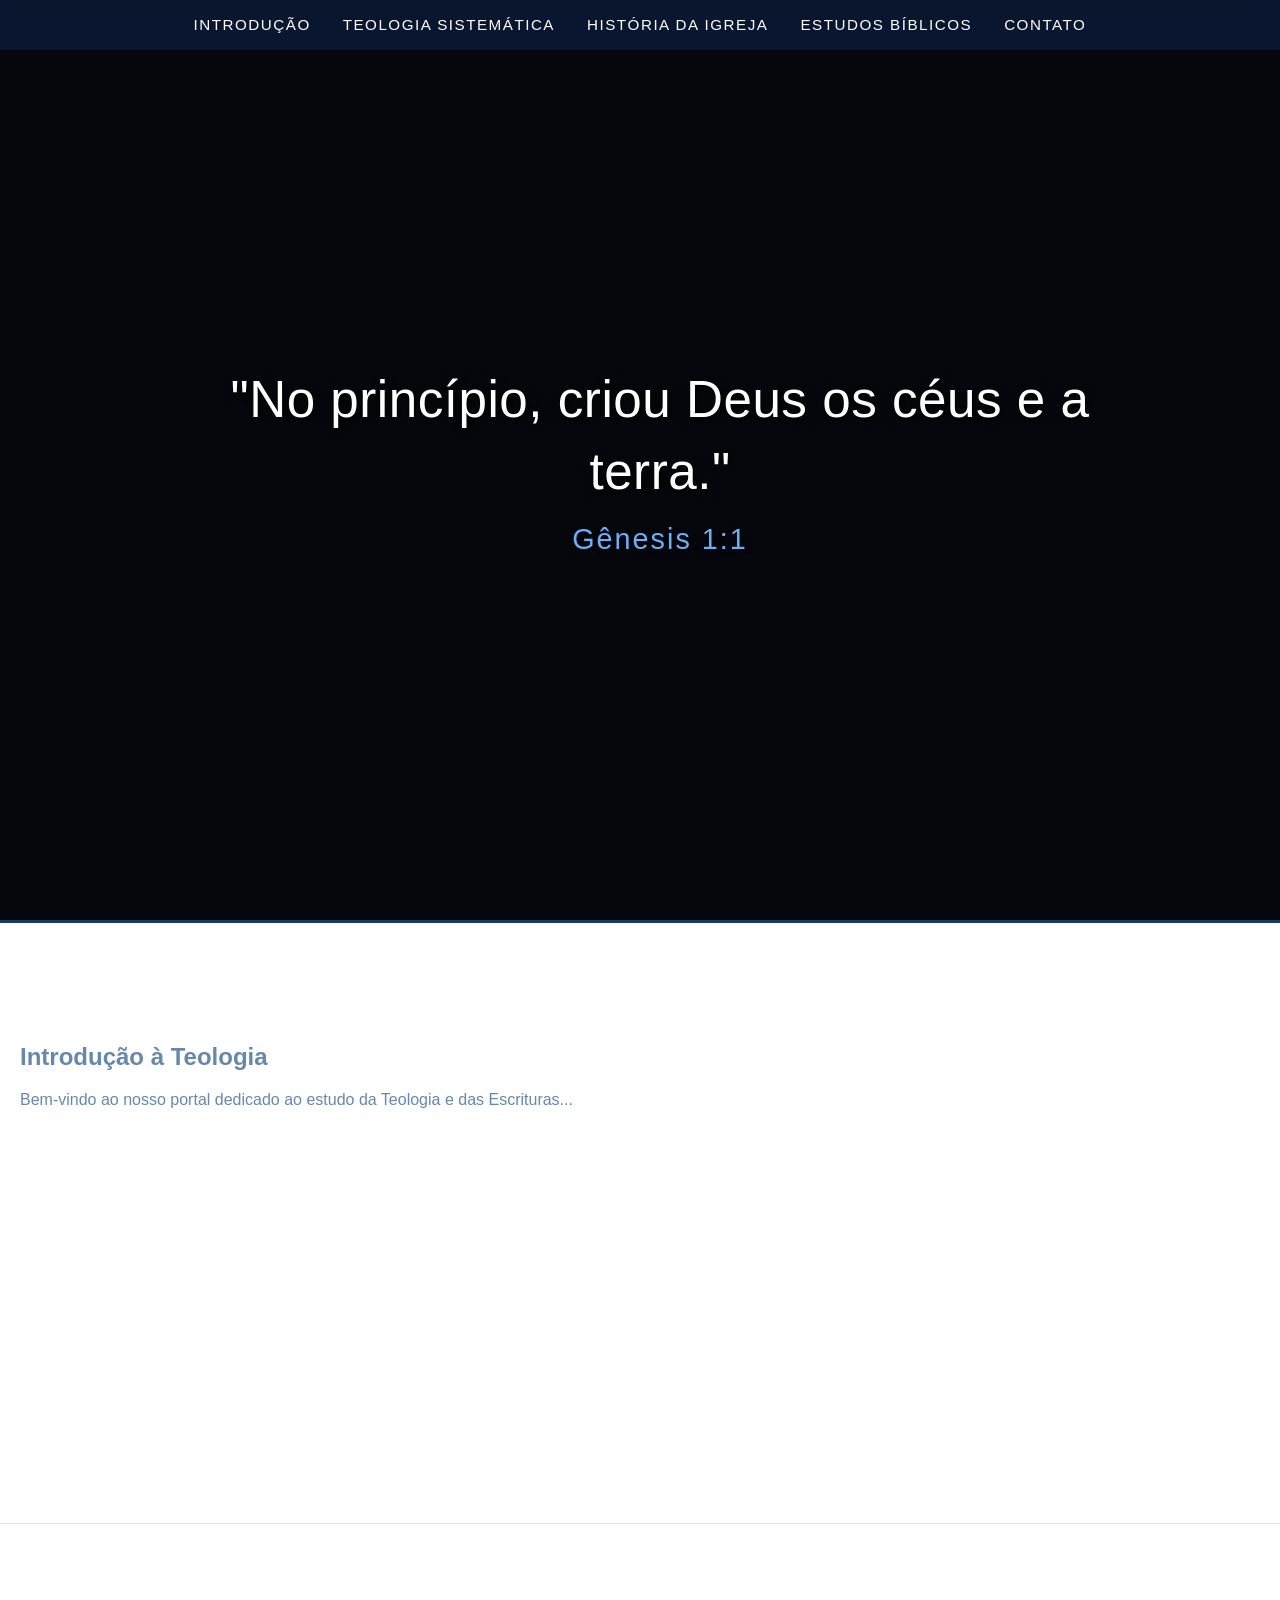
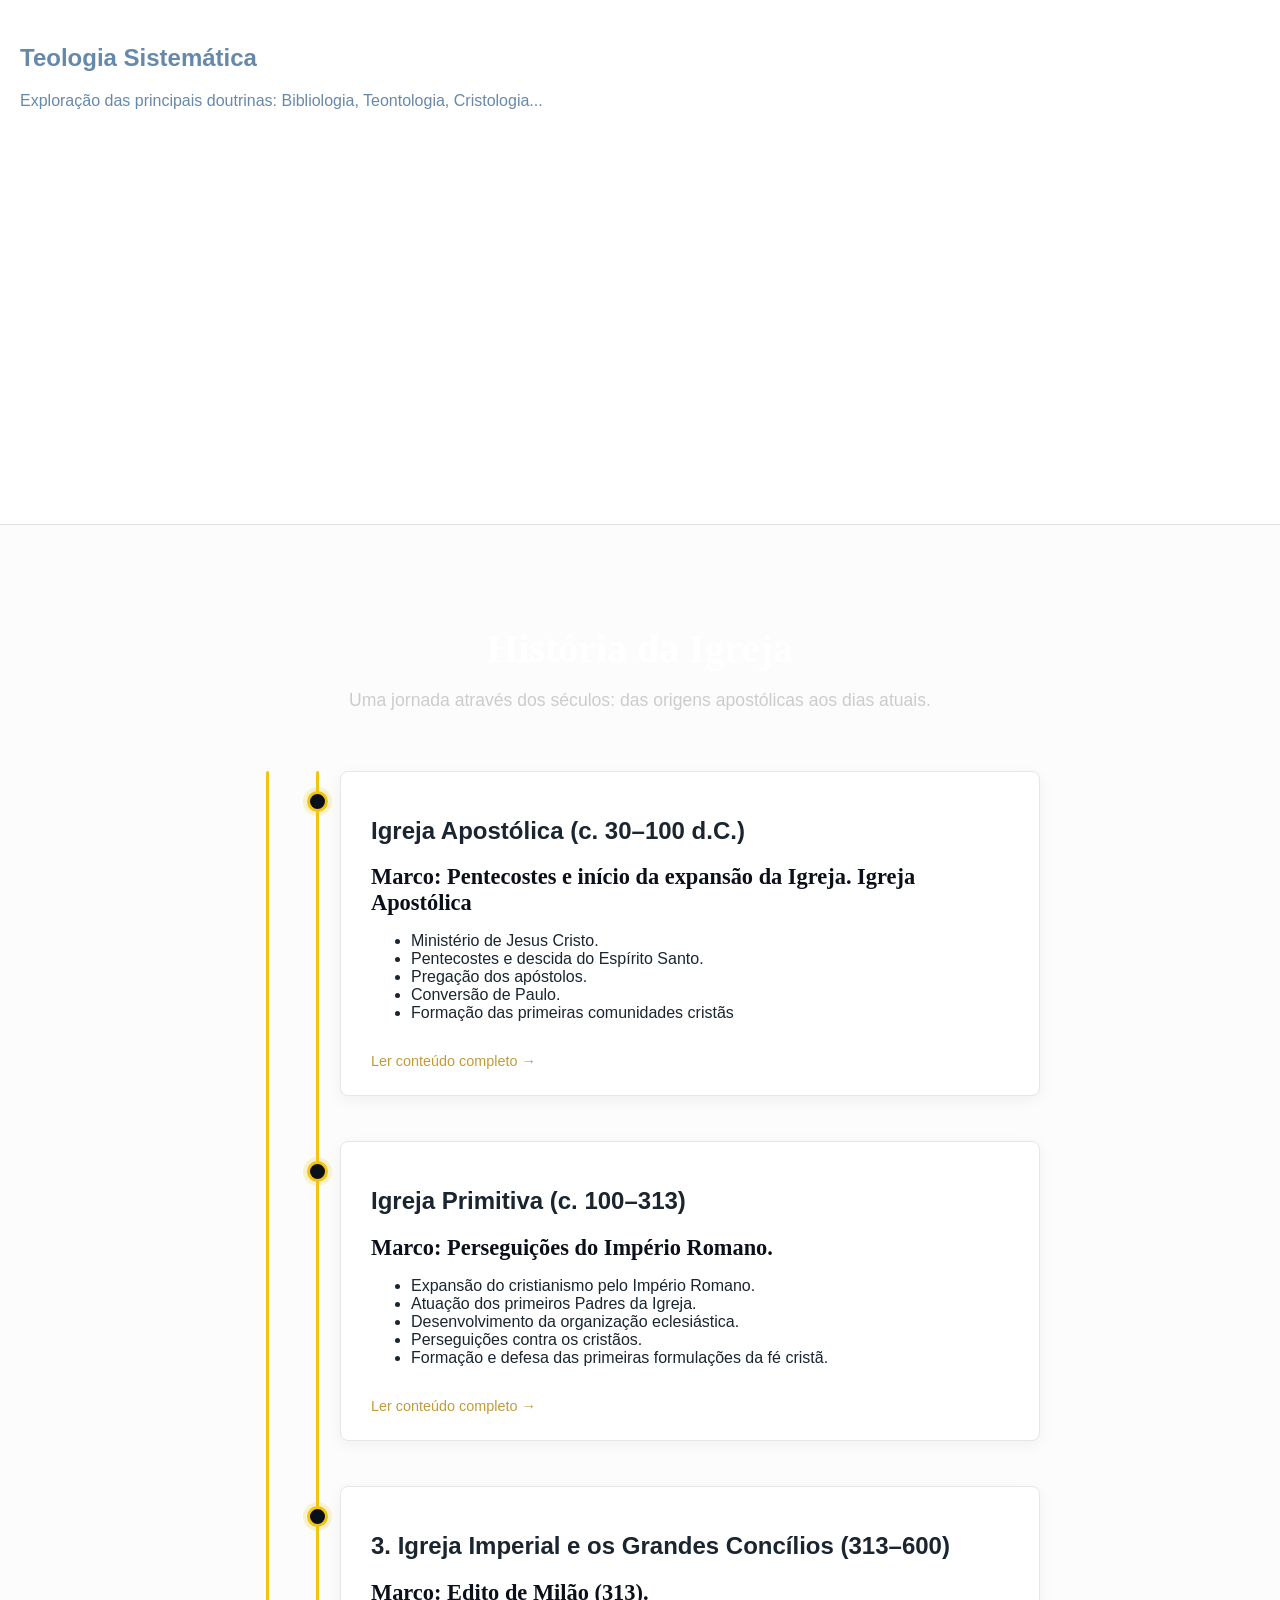
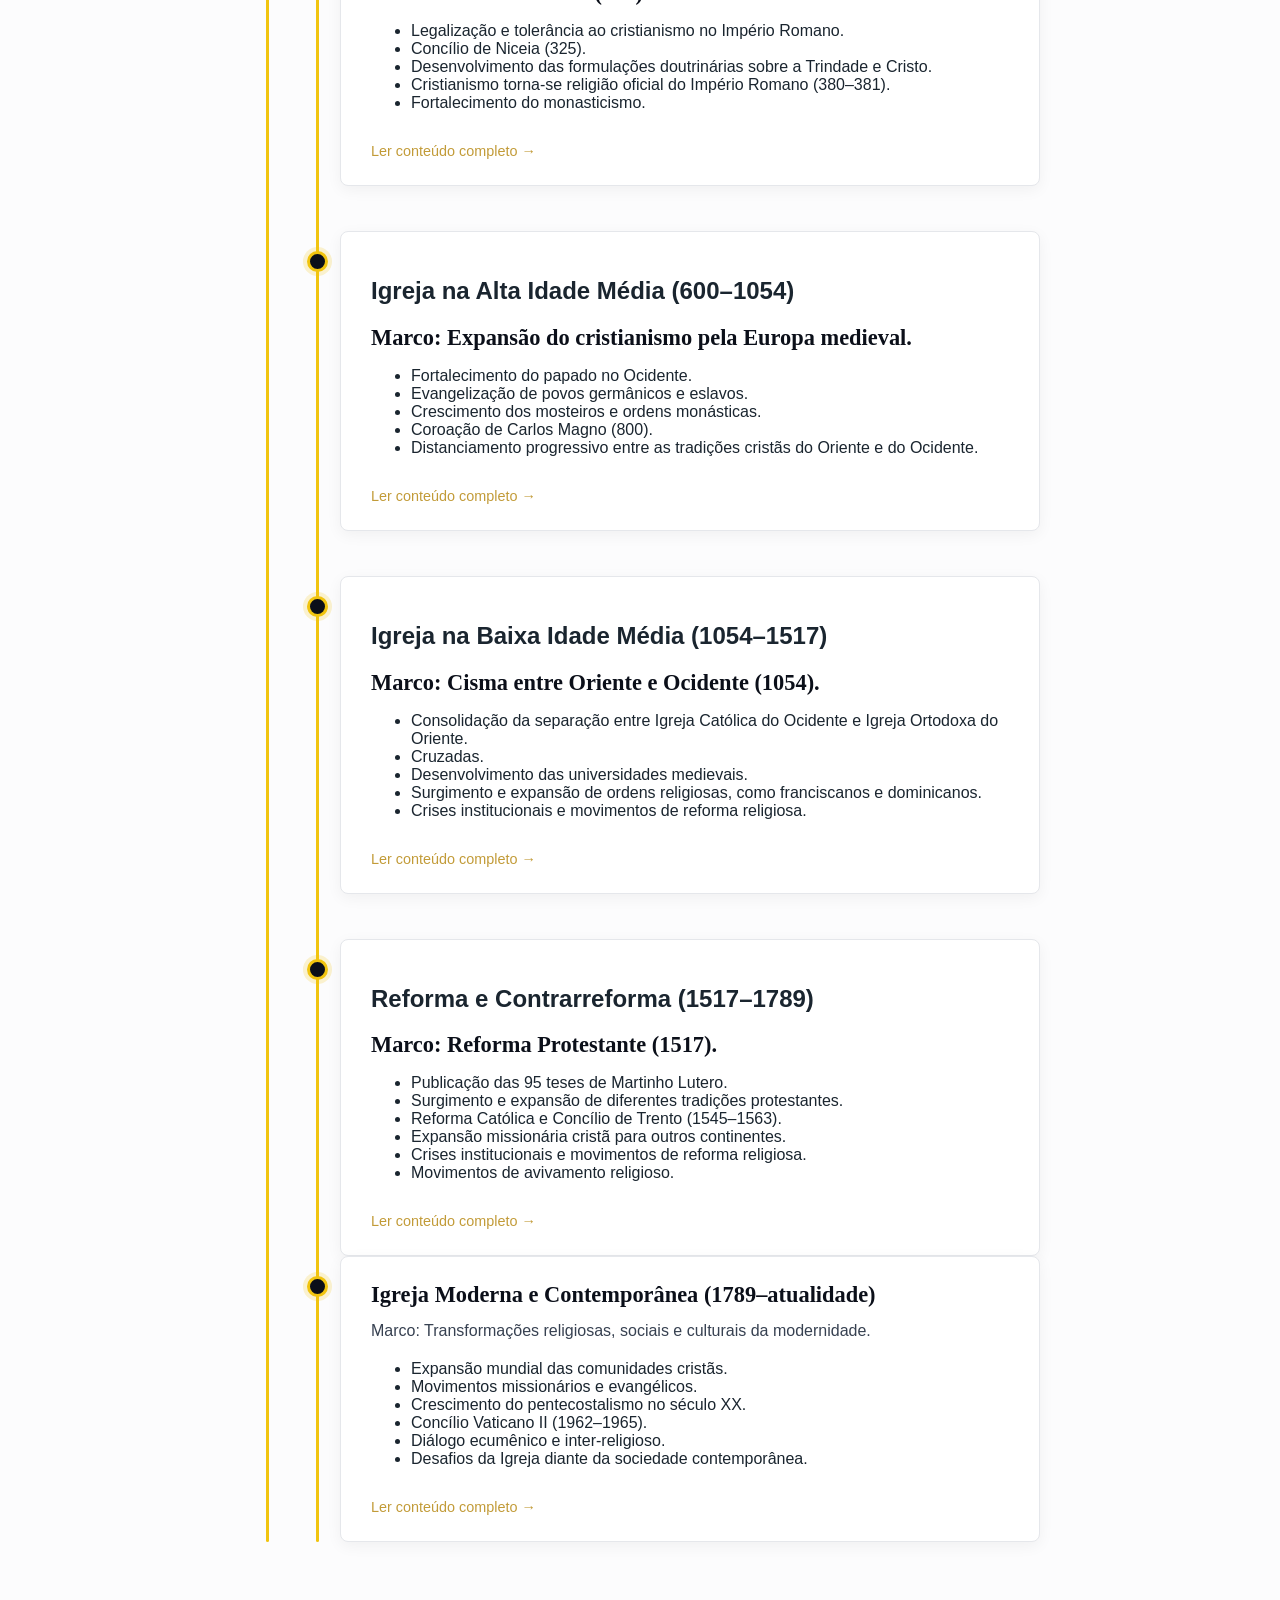
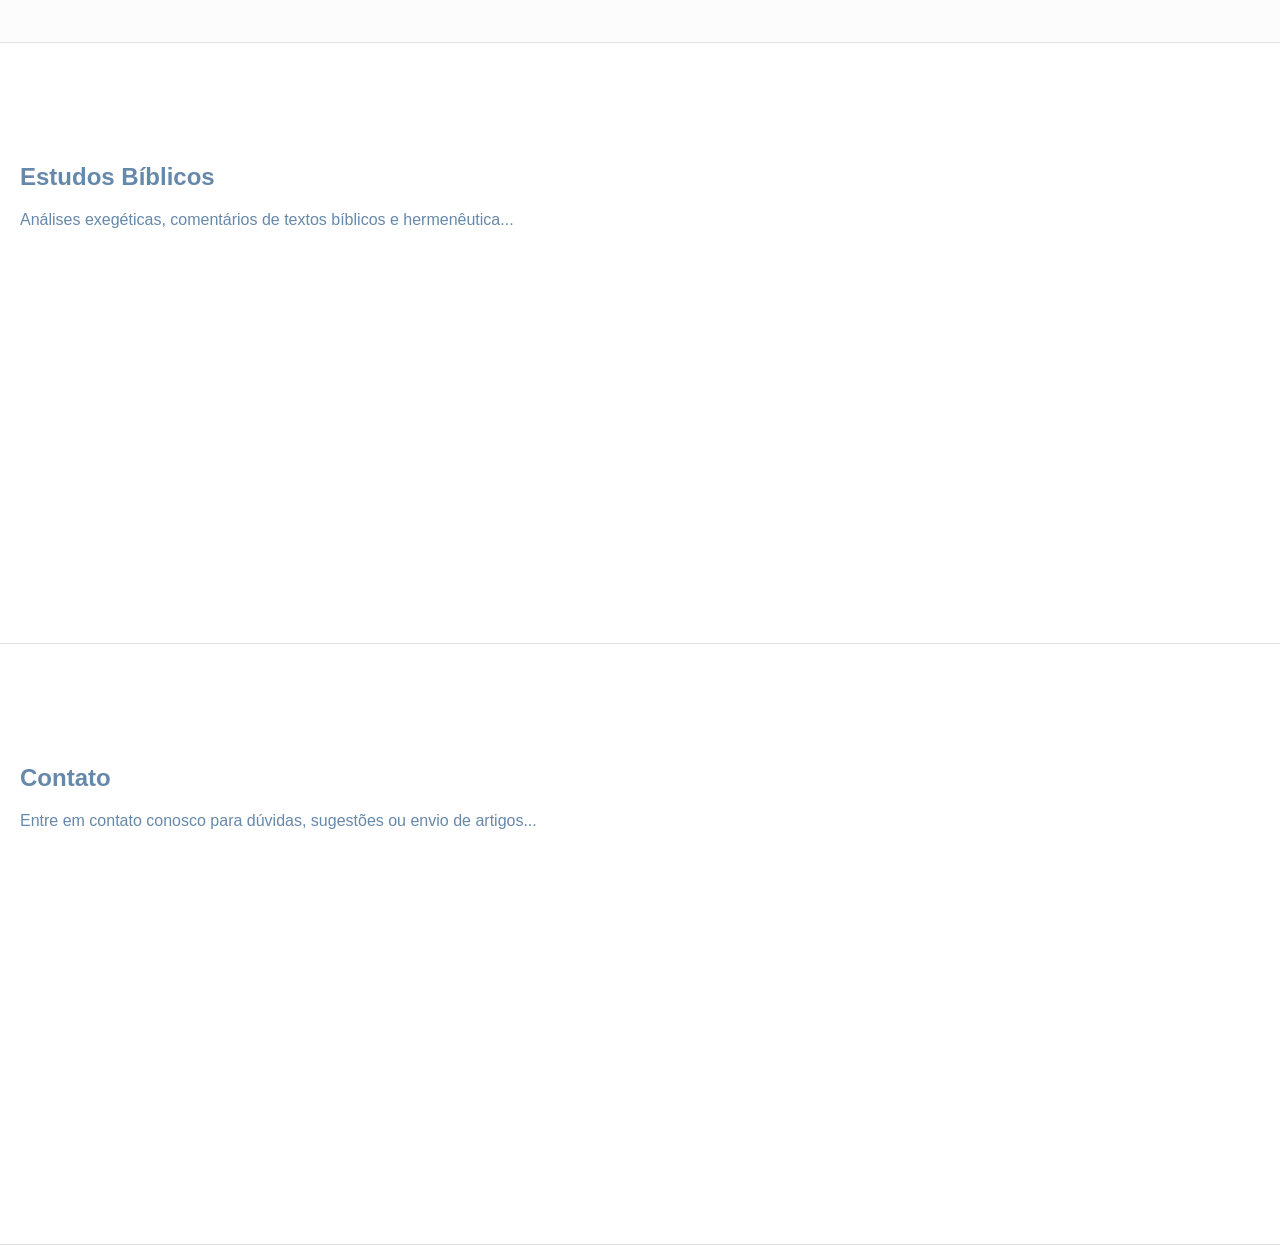
==== index.html @ f3a752e3 "arrumando" ====
<!DOCTYPE html>
<html lang="pt-BR">
<head>
  <meta charset="UTF-8">
  <meta name="viewport" content="width=device-width, initial-scale=1.0">
  <title>Site de Teologia</title>
  <link rel="stylesheet" href="style.css">
</head>
<body>

  <!-- MENU ÂNCORA -->
  <body>

  <!-- MENU ÂNCORA (Fixo no topo) -->
  <nav class="menu-ancora">
    <ul>
      <li><a href="#introducao">Introdução</a></li>
      <li><a href="#teologia-sistematica">Teologia Sistemática</a></li>
      <li><a href="#historia-da-igreja">História da Igreja</a></li>
      <li><a href="#estudos-biblicos">Estudos Bíblicos</a></li>
      <li><a href="#contato">Contato</a></li>
    </ul>
  </nav>

  <!-- BANNER (Começa logo abaixo, com o vídeo rodando e o menu flutuando por cima) -->
  <header class="banner-versiculo">
    <video autoplay loop muted playsinline class="video-bg">
      <source src="videos/10915129-hd_3840_2160_30fps.mp4" type="video/mp4">
      Seu navegador não suporta vídeos em HTML5.
    </video>

    <div class="banner-overlay">
      <div class="banner-conteudo">
        <h1>"No princípio, criou Deus os céus e a terra."</h1>
        <span class="referencia">Gênesis 1:1</span>
      </div>
    </div>
  </header>

  <!-- SEÇÕES SEGUINTES... -->
</header>
<!-- CONTEÚDO DAS SEÇÕES... -->

  <!-- CONTEÚDO DAS SEÇÕES -->
  <main>
    <section id="introducao">
      <h2>Introdução à Teologia</h2>
      <p>Bem-vindo ao nosso portal dedicado ao estudo da Teologia e das Escrituras...</p>
    </section>

    <section id="teologia-sistematica">
      <h2>Teologia Sistemática</h2>
      <p>Exploração das principais doutrinas: Bibliologia, Teontologia, Cristologia...</p>
    </section>

    <!-- SEÇÃO DE HISTÓRIA DA IGREJA -->
<section id="historia-da-igreja" class="secao-historia">
  <div class="historia-container">
    <h2>História da Igreja</h2>
    <p class="subtitulo-historia">Uma jornada através dos séculos: das origens apostólicas aos dias atuais.</p>

    <!-- LINHA DO TEMPO -->
    <!-- LINHA DO TEMPO COM CARDS CLICÁVEIS -->
<div class="linha-do-tempo">
      
  <!-- LINHA DO TEMPO COM TODOS OS CARDS CLICÁVEIS -->
<div class="linha-do-tempo">
      
  <!-- MARCO 1: IGREJA PRIMITIVA -->
  <div class="timeline-item">
    <div class="timeline-ponto"></div>
    <a href="igreja-primitiva.html" class="timeline-card-link">
      <div class="timeline-conteudo">

        <h1>Igreja Apostólica (c. 30–100 d.C.)</h1>
        <h3> Marco: Pentecostes e início da expansão da Igreja. Igreja Apostólica</h3>
        
        <p>
            <ul>
                <li>Ministério de Jesus Cristo.</li>
                <li>Pentecostes e descida do Espírito Santo.</li>
                <li>Pregação dos apóstolos.</li>
                <li>Conversão de Paulo.</li>
                <li>Formação das primeiras comunidades cristãs</li>
            </ul>
        </p>
        <span class="leia-mais">Ler conteúdo completo &rarr;</span>
      </div>
    </a>
  </div>

  <!-- MARCO 2: ERA PATRÍSTICA -->
  <div class="timeline-item">
    <div class="timeline-ponto"></div>
    <a href="era-patristica.html" class="timeline-card-link">
      <div class="timeline-conteudo">
       
        <h1>Igreja Primitiva (c. 100–313)</h1>
        <h3>Marco: Perseguições do Império Romano.</h3>
        <p>
            <ul>
                <li>Expansão do cristianismo pelo Império Romano.</li>
                <li>Atuação dos primeiros Padres da Igreja.</li>
                <li>Desenvolvimento da organização eclesiástica.</li>
                <li>Perseguições contra os cristãos.</li>
                <li>Formação e defesa das primeiras formulações da fé cristã.</li>
            </ul>
        </p>
        <span class="leia-mais">Ler conteúdo completo &rarr;</span>
      </div>
    </a>
  </div>

  <!-- MARCO 3: IDADE MÉDIA -->
  <div class="timeline-item">
    <div class="timeline-ponto"></div>
    <a href="idade-media.html" class="timeline-card-link">
      <div class="timeline-conteudo">
       
        <h1>3. Igreja Imperial e os Grandes Concílios (313–600)</h1>
        <h3>Marco: Edito de Milão (313).</h3>
        <p><ul>
                <li>Legalização e tolerância ao cristianismo no Império Romano.</li>
                <li>Concílio de Niceia (325).</li>
                <li>Desenvolvimento das formulações doutrinárias sobre a Trindade e Cristo.</li>
                <li>Cristianismo torna-se religião oficial do Império Romano (380–381).</li>
                <li>Fortalecimento do monasticismo.</li>
            </ul></p>
        <span class="leia-mais">Ler conteúdo completo &rarr;</span>
      </div>
    </a>
  </div>

  <!-- MARCO 4: REFORMA PROTESTANTE -->
  <div class="timeline-item">
    <div class="timeline-ponto"></div>
    <a href="reforma-protestante.html" class="timeline-card-link">
      <div class="timeline-conteudo">
       
        <h1>Igreja na Alta Idade Média (600–1054)</h1>
        <h3>Marco: Expansão do cristianismo pela Europa medieval.</h3>
       <p><ul>
                <li>Fortalecimento do papado no Ocidente.</li>
                <li>Evangelização de povos germânicos e eslavos.</li>
                <li>Crescimento dos mosteiros e ordens monásticas.</li>
                <li>Coroação de Carlos Magno (800).</li>
                <li>Distanciamento progressivo entre as tradições cristãs do Oriente e do Ocidente.</li>
            </ul></p>
        <span class="leia-mais">Ler conteúdo completo &rarr;</span>
      </div>
    </a>
  </div>

  <!-- MARCO 5: GRANDES DESPERTARES E MISSÕES -->
  <div class="timeline-item">
    <div class="timeline-ponto"></div>
    <a href="grandes-despertares.html" class="timeline-card-link">
      <div class="timeline-conteudo"> 
        <h1>Igreja na Baixa Idade Média (1054–1517)</h1>
        <h3>Marco: Cisma entre Oriente e Ocidente (1054).</h3>
       <p><ul>
                <li>Consolidação da separação entre Igreja Católica do Ocidente e Igreja Ortodoxa do Oriente.</li>
                <li>Cruzadas.</li>
                <li>Desenvolvimento das universidades medievais.</li>
                <li>Surgimento e expansão de ordens religiosas, como franciscanos e dominicanos.</li>
                <li>Crises institucionais e movimentos de reforma religiosa.</li>
            </ul></p>
        <span class="leia-mais">Ler conteúdo completo &rarr;</span>
      </div>
    </a>
  </div>

  <!-- MARCO 6: IGREJA CONTEMPORÂNEA -->
  <div class="timeline-item">
    <div class="timeline-ponto"></div>
    <a href="igreja-contemporanea.html" class="timeline-card-link">
      <div class="timeline-conteudo">
        <h1>Reforma e Contrarreforma (1517–1789)</h1>
        <h3>Marco: Reforma Protestante (1517).</h3>
       <p><ul>
                <li>Publicação das 95 teses de Martinho Lutero.</li>
                <li>Surgimento e expansão de diferentes tradições protestantes.</li>
                <li>Reforma Católica e Concílio de Trento (1545–1563).</li>
                <li>Expansão missionária cristã para outros continentes.</li>
                <li>Crises institucionais e movimentos de reforma religiosa.</li>
                <li>Movimentos de avivamento religioso.</li>
            </ul></p>
        <span class="leia-mais">Ler conteúdo completo &rarr;</span>
      </div>

<!-- MARCO 7: IGREJA CONTEMPORÂNEA -->
 <div class="timeline-item">
  <div class="timeline-ponto"></div>
  <a href="seu-novo-artigo.html" class="timeline-card-link">
    <div class="timeline-conteudo">
      <h3>Igreja Moderna e Contemporânea (1789–atualidade)</h3>
      <p class="marco-subtitulo">Marco: Transformações religiosas, sociais e culturais da modernidade.</p>

      <ul>
        <li>Expansão mundial das comunidades cristãs.</li>
        <li>Movimentos missionários e evangélicos.</li>
        <li>Crescimento do pentecostalismo no século XX.</li>
        <li>Concílio Vaticano II (1962–1965).</li>
        <li>Diálogo ecumênico e inter-religioso.</li>
        <li>Desafios da Igreja diante da sociedade contemporânea.</li>
      </ul>

      <span class="leia-mais">Ler conteúdo completo &rarr;</span>
    </div>
  </a>
</div>

    </a>
  </div>

</div>
    </div>
  </div>
</section>
    </section>

    <section id="estudos-biblicos">
      <h2>Estudos Bíblicos</h2>
      <p>Análises exegéticas, comentários de textos bíblicos e hermenêutica...</p>
    </section>

    <section id="contato">
      <h2>Contato</h2>
      <p>Entre em contato conosco para dúvidas, sugestões ou envio de artigos...</p>
    </section>
  </main>

</body>
</html>
---- style.css ----
/* Ativa a rolagem suave ao clicar nos links do menu */
html {
  scroll-behavior: smooth;
}

/* CORPO DA PÁGINA (FUNDO GERAL) */
body {
  font-family: 'Inter', 'Segoe UI', sans-serif;
  margin: 0;
  padding: 0;
  
  /* Defina aqui a cor desejada (exemplo: um azul bem escuro) */
  background-color: #315e8ebd !important; 
  
  color: #315e8ebd; /* Deixa o texto geral claro para aparecer no fundo escuro */
  scroll-behavior: smooth;
}

/* MENU ÂNCORA FIXO E FLUTUANTE SOBRE O VÍDEO */
.menu-ancora {
  position: fixed;
  top: 0;
  left: 0;
  width: 100%;
  background-color: rgba(15, 32, 67, 0.65); /* Azul transparente */
  backdrop-filter: blur(10px);
  z-index: 1000;
  padding: 16px 0;
}

.menu-ancora ul {
  list-style: none;
  margin: 0;
  padding: 0;
  display: flex;
  justify-content: center;
  gap: 32px;
}

.menu-ancora a {
  font-family: 'Inter', 'Segoe UI', sans-serif;
  font-weight: 300;
  font-size: 0.95rem;
  color: #ffffff;
  text-decoration: none;
  letter-spacing: 1.5px;
  text-transform: uppercase;
  transition: color 0.3s ease;
}

.menu-ancora a:hover {
  color: #82a1d6;
}

/* BANNER COM ESPAÇAMENTO PARA NÃO FICAR ESCONDIDO ATRÁS DO MENU */
/* BANNER QUE MOSTRA O VÍDEO COMPLETO SEM CORTES */
/* BANNER ASSUMINDO A PROPORÇÃO ORIGINAL DO VÍDEO */
.banner-versiculo {
  position: relative;
  width: 100%;
  height: auto;
  aspect-ratio: 16 / 9;
  max-height: 85vh;
  overflow: hidden;
  display: flex;
  align-items: center;
  justify-content: center;
  background-color: #000000;
  margin-top: 0; /* Garante que não haja espaço sobrando acima */
}

/* VÍDEO NO TAMANHO E PROPORÇÃO ORIGINAL */
.video-bg {
  position: absolute;
  top: 0;
  left: 0;
  width: 100%;
  height: 100%;
  z-index: 1;
  /* Mudamos para 'cover' ou 'contain' dependendo de como quer que ele encaixe na proporção nativa */
  object-fit: cover; 
}

/* CAMADA SOBREPOSTA COM O TEXTO */
.banner-overlay {
  position: absolute;
  top: 0;
  left: 0;
  width: 100%;
  height: 100%;
  background: rgba(0, 0, 0, 0.4); /* Escurece levemente para destacar o versículo */
  z-index: 2;
  display: flex;
  align-items: center;
  justify-content: center;
  padding: 20px;
  box-sizing: border-box;
}
/* ESPAÇAMENTO DAS SEÇÕES SEGUINTES */
section {
  position: relative;
  z-index: 10;
  padding: 100px 20px; /* Garante que as seções comecem logo após o vídeo inteiro */
  min-height: 400px;
  background-color: #ffffff;
  border-bottom: 1px solid #e0e0e0;
}
  /* IMPORTANTE: Se o texto do banner estiver ficando escondido atrás do menu, 
     descomente a linha abaixo para dar uma folga no topo: */
  /* padding-top: 70px; */


/* BANNER PRINCIPAL */
.banner-versiculo {
  /* Caso queira usar uma imagem de fundo, descomente a linha abaixo e insira a URL da imagem */
  /* background-image: linear-gradient(rgba(0, 0, 0, 0.6), rgba(0, 0, 0, 0.6)), url('sua-imagem.jpg'); */
  
  background-color: #1a252f; /* Fundo escuro e elegante */
  background-size: cover;
  background-position: center;
  color: #ffffff;
  text-align: center;
  padding: 100px 20px;
  border-bottom: 3px solid #f1c40f; /* Detalhe em dourado */
}

.banner-conteudo h1 {
  font-family: 'Georgia', serif; /* Fonte clássica e elegante */
  font-size: 2.5rem;
  font-style: italic;
  max-width: 800px;
  margin: 0 auto 15px auto;
  line-height: 1.4;
}

.banner-conteudo .referencia {
  font-size: 1.2rem;
  font-weight: bold;
  color: #f1c40f; /* Cor dourada para destacar a referência */
  letter-spacing: 1px;
}

/* Responsividade para telas menores (celulares) */
@media (max-width: 768px) {
  .banner-versiculo {
    padding: 60px 15px;
  }
  .banner-conteudo h1 {
    font-size: 1.8rem;
  }
}

/* CONTAINER DO BANNER */
.banner-versiculo {
  position: relative;
  width: 100%;
  height: 450px; /* Altura do banner (ajuste conforme preferir) */
  overflow: hidden;
  display: flex;
  align-items: center;
  justify-content: center;
  border-bottom: 3px solid #f1c40f; /* Detalhe dourado */
}

/* VÍDEO DE FUNDO */
.video-bg {
  position: absolute;
  top: 50%;
  left: 50%;
  min-width: 100%;
  min-height: 100%;
  width: auto;
  height: auto;
  z-index: 1;
  transform: translate(-50%, -50%);
  object-fit: cover; /* Garante que o vídeo preencha todo o espaço sem esticar */
}

/* CAMADA ESCURA SOBRE O VÍDEO (para dar contraste ao texto) */
.banner-overlay {
  position: absolute;
  top: 0;
  left: 0;
  width: 100%;
  height: 100%;
  background: rgba(0, 0, 0, 0.55); /* Escurece o vídeo em 55% */
  z-index: 2;
  display: flex;
  align-items: center;
  justify-content: center;
  padding: 20px;
  box-sizing: border-box;
}

/* TEXTO DO BANNER */
.banner-conteudo {
  text-align: center;
  color: #ffffff;
}

.banner-conteudo h1 {
  font-family: 'Georgia', serif;
  font-size: 2.5rem;
  font-style: italic;
  max-width: 800px;
  margin: 0 auto 15px auto;
  line-height: 1.4;
  text-shadow: 2px 2px 4px rgba(0,0,0,0.7); /* Sombra para melhorar a leitura */
}

.banner-conteudo .referencia {
  font-size: 1.2rem;
  font-weight: bold;
  color: #f1c40f;
  letter-spacing: 1px;
}

/* RESPONSIVIDADE PARA CELULARES */
@media (max-width: 768px) {
  .banner-versiculo {
    height: 350px;
  }
  .banner-conteudo h1 {
    font-size: 1.6rem;
  }
}

.banner-versiculo {
  position: relative;
  width: 100%;
  height: 450px;
  overflow: hidden;
  background-color: #000; /* Ajuda a ver a área do banner */
}

/* CONTAINER DO BANNER */
.banner-versiculo {
  position: relative;
  width: 100%;
  height: 500px; /* Aumentamos um pouco a altura para dar mais espaço ao vídeo */
  background-color: #0b0f19; /* Fundo escuro nas laterais se sobrar espaço */
  overflow: hidden;
  display: flex;
  align-items: center;
  justify-content: center;
  border-bottom: 3px solid #f1c40f;
}

/* VÍDEO DE FUNDO MOSTRANDO ELE INTEIRO */
.video-bg {
  position: absolute;
  top: 50%;
  left: 50%;
  width: 100%;
  height: 100%;
  z-index: 1;
  transform: translate(-50%, -50%);
  
  /* MUDANÇA PRINCIPAL AQUI: */
  object-fit: contain; /* Garante que o vídeo apareça inteiro, sem cortes */
}

/* CAMADA ESCURA E TEXTO */
.banner-overlay {
  position: absolute;
  top: 0;
  left: 0;
  width: 100%;
  height: 100%;
  background: rgba(0, 0, 0, 0.4); /* Deixamos um pouco mais leve para ver melhor a Terra */
  z-index: 2;
  display: flex;
  align-items: center;
  justify-content: center;
  padding: 20px;
  box-sizing: border-box;
}

/* CONTAINER DO BANNER */
.banner-versiculo {
  position: relative;
  width: 100%;
  height: 80vh; /* Ocupa 80% da altura da tela do computador/celular, adaptando-se perfeitamente */
  min-height: 450px;
  overflow: hidden;
  display: flex;
  align-items: center;
  justify-content: center;
  border-bottom: 3px solid #173b61;
}

/* VÍDEO DE FUNDO ESTICADO DE PONTA A PONTA */
.video-bg {
  position: absolute;
  top: 50%;
  left: 50%;
  min-width: 100%;
  min-height: 100%;
  width: 100%;
  height: 100%;
  z-index: 1;
  transform: translate(-50%, -50%);
  object-fit: cover; /* Cobre toda a área de ponta a ponta, sem faixas pretas */
}

/* CAMADA ESCURA E TEXTO */
.banner-overlay {
  position: absolute;
  top: 0;
  left: 0;
  width: 100%;
  height: 100%;
  background: rgba(0, 0, 0, 0.45); /* Escurece levemente para destacar o texto */
  z-index: 2;
  display: flex;
  align-items: center;
  justify-content: center;
  padding: 20px;
  box-sizing: border-box;
}

.banner-conteudo {
  text-align: center;
  color: #ffffff;
  z-index: 3;
}

.banner-conteudo h1 {
  font-family: 'Georgia', serif;
  font-size: 2.8rem;
  font-style: italic;
  max-width: 900px;
  margin: 0 auto 15px auto;
  line-height: 1.4;
  text-shadow: 2px 2px 8px rgba(0,0,0,0.8);
}

.banner-conteudo .referencia {
  font-size: 1.3rem;
  font-weight: bold;
  color: #13285c;
  letter-spacing: 1px;
  text-shadow: 2px 2px 4px rgba(0,0,0,0.8);
}

/* RESPONSIVIDADE PARA CELULARES */
@media (max-width: 768px) {
  .banner-versiculo {
    height: 60vh;
  }
  .banner-conteudo h1 {
    font-size: 1.8rem;
  }
}

.banner-overlay {
  position: absolute;
  top: 0;
  left: 0;
  width: 100%;
  height: 100%;
  background: rgba(0, 0, 0, 0.5); /* Sombra escura transparente */
  z-index: 2; /* Fica por cima do vídeo */
  display: flex;
  align-items: center;
  justify-content: center;
}
/*FONTE*/
/* IMPORTAÇÃO DA FONTE MODERNA SEM SERIFE (MONTSERRAT) */
@import url('https://fonts.googleapis.com/css2?family=Montserrat:wght@300;400&display=swap');

/* TEXTO DO BANNER (VERSÍCULO) */
.banner-conteudo h1 {
  font-family: 'Montserrat', 'Segoe UI', sans-serif;
  font-weight: 300; /* Deixa o versículo fino */
  font-size: 2.8rem;
  font-style: normal;
  max-width: 900px;
  margin: 0 auto 15px auto;
  line-height: 1.4;
  text-shadow: 2px 2px 8px rgba(0,0,0,0.8);
  color: #ffffff;
}

/* REFERÊNCIA / CAPÍTULO (GÊNESIS 1:1) */
/* TEXTO DO BANNER (VERSÍCULO MAIOR E FINO) */
.banner-conteudo h1 {
  font-family: 'Montserrat', 'Segoe UI', sans-serif;
  font-weight: 300; /* Mantém a espessura fina */
  font-size: 3.8rem; /* Aumentei o tamanho aqui (experimente 3.5rem a 4rem) */
  font-style: normal;
  max-width: 1000px; /* Aumentamos um pouco a largura máxima para acompanhar */
  margin: 0 auto 15px auto;
  line-height: 1.3;
  text-shadow: 2px 2px 10px rgba(0,0,0,0.8);
  color: #ffffff;
}

/* IMPORTAÇÃO DE UMA FONTE BASTÃO ELEGANTE E MODERNA (OUTFIT) */
@import url('https://fonts.googleapis.com/css2?family=Outfit:wght@200;300;400&display=swap');

/* TEXTO DO BANNER (VERSÍCULO EM LETRA BASTÃO FINA E ELEGANTE) */
.banner-conteudo h1 {
  font-family: 'Outfit', 'Segoe UI', sans-serif; /* Fonte bastão moderna e limpa */
  font-weight: 300; /* Mantém bem fino */
  font-size: 3.8rem;
  font-style: normal;
  max-width: 1000px;
  margin: 0 auto 15px auto;
  line-height: 1.3;
  letter-spacing: 1px; /* Um leve espaçamento para dar elegância */
  text-shadow: 2px 2px 10px rgba(0,0,0,0.8);
  color: #ffffff;
}

/* TEXTO DO BANNER (VERSÍCULO) */
.banner-conteudo h1 {
  font-family: 'Outfit', 'Segoe UI', sans-serif;
  font-weight: 300; /* Fino */
  font-size: 3.8rem;
  font-style: normal;
  max-width: 1000px;
  margin: 0 auto 15px auto;
  line-height: 1.3;
  letter-spacing: 1px;
  text-shadow: 2px 2px 10px rgba(0,0,0,0.8);
  color: #ffffff;
}

/* TEXTO DO BANNER (VERSÍCULO COM CINZEL DECORATIVE) */
.banner-conteudo h1 {
  font-family: 'Cinzel Decorative', serif; /* Fonte clássica e imponente */
  font-weight: 400; /* Peso equilibrado para manter a legibilidade */
  font-size: 3.2rem; /* Como fontes decorativas costumam ser grandes, ajustamos para um tamanho ideal */
  font-style: normal;
  max-width: 1000px;
  margin: 0 auto 15px auto;
  line-height: 1.4;
  letter-spacing: 1px;
  text-shadow: 2px 2px 10px rgba(0,0,0,0.8);
  color: #ffffff;
}

/* TEXTO DO BANNER (VERSÍCULO COM MARCELLUS) */
.banner-conteudo h1 {
  font-family: 'Marcellus', serif; /* Fonte clássica, limpa e com traços finos */
  font-weight: 400; /* Na Marcellus, o peso padrão já é leve e refinado */
  font-size: 3.2rem;
  font-style: normal;
  max-width: 1000px;
  margin: 0 auto 15px auto;
  line-height: 1.4;
  letter-spacing: 2px; /* Espaçamento leve para dar um ar de alta sofisticação */
  text-shadow: 2px 2px 10px rgba(0,0,0,0.8);
  color: #ffffff;
}

/* IMPORTAÇÃO DA FONTE INTER (MODERNIDADE E EQUILÍBRIO SEM SERIFE) */
@import url('https://fonts.googleapis.com/css2?family=Inter:wght@400;500&display=swap');

/* TEXTO DO BANNER (VERSÍCULO) */
.banner-conteudo h1 {
  font-family: 'Inter', 'Segoe UI', sans-serif;
  font-weight: 400; /* Peso Regular: encorpado o suficiente para ler bem, mas sem ser grosso */
  font-size: 3.2rem;
  font-style: normal;
  max-width: 1000px;
  margin: 0 auto 15px auto;
  line-height: 1.4;
  letter-spacing: 0.5px;
  text-shadow: 2px 2px 10px rgba(0,0,0,0.8);
  color: #ffffff;
}

/* REFERÊNCIA / CAPÍTULO */
.banner-conteudo .referencia {
  font-family: 'Inter', 'Segoe UI', sans-serif;
  font-weight: 500; /* Um pouquinho mais marcado (Medium) para destacar a referência com elegância */
  font-size: 1.8rem;
  color: #6aaff9; /* Dourado */
  letter-spacing: 2px; 
  text-shadow: 2px 2px 6px rgba(0,0,0,0.8);
  display: block;
  margin-top: 15px;
}

/* RESPONSIVIDADE PARA CELULARES */
@media (max-width: 768px) {
  .banner-conteudo h1 {
    font-size: 2rem;
  }
  .banner-conteudo .referencia {
    font-size: 1.3rem;
  }
}

/* ESTILOS DA SEÇÃO DE HISTÓRIA */
.secao-historia {
  background-color: #fcfcfd;
  padding: 120px 20px;
  color: #1a252f;
  border-bottom: 1px solid #e0e0e0;
}

.historia-container {
  max-width: 800px;
  margin: 0 auto;
}

.secao-historia h2 {
  font-family: 'Marcellus', 'Georgia', serif;
  font-size: 2.5rem;
  text-align: center;
  color: #0b0f19;
  margin-top: 0;
  margin-bottom: 10px;
}

.subtitulo-historia {
  text-align: center;
  font-family: 'Inter', sans-serif;
  font-weight: 300;
  color: #555;
  margin-bottom: 60px;
  font-size: 1.1rem;
}

/* O DESENHO DA LINHA DO TEMPO VERTICAL */
.linha-do-tempo {
  position: relative;
  margin-left: 20px;
  padding-left: 30px;
}

/* A linha vertical central desenhada */
.linha-do-tempo::before {
  content: '';
  position: absolute;
  top: 0;
  left: 6px; /* Posiciona a linha exatamente alinhada aos pontos */
  height: 100%;
  width: 3px;
  background-color: #f1c40f; /* Cor dourada combinando com o site */
  border-radius: 2px;
}

/* CADA ITEM DA LINHA DO TEMPO */
.timeline-item {
  position: relative;
  margin-bottom: 45px;
}

.timeline-item:last-child {
  margin-bottom: 0;
}

/* O ponto desenhado na linha */
.timeline-ponto {
  position: absolute;
  left: -33px; /* Posiciona o ponto em cima da linha vertical */
  top: 5px;
  width: 15px;
  height: 15px;
  border-radius: 50%;
  background-color: #0b0f19; /* Fundo escuro */
  border: 3px solid #f1c40f; /* Borda dourada */
  box-shadow: 0 0 0 4px rgba(241, 196, 15, 0.2); /* Brilho sutil */
}

/* O CARTÃO DE CONTEÚDO DE CADA ÉPOCA */
.timeline-conteudo {
  background-color: #ffffff;
  padding: 25px 30px;
  border-radius: 8px;
  box-shadow: 0 4px 15px rgba(0, 0, 0, 0.05);
  border: 1px solid #e5e7eb;
  transition: transform 0.2s ease, box-shadow 0.2s ease;
}

.timeline-conteudo:hover {
  transform: translateY(-3px);
  box-shadow: 0 6px 20px rgba(0, 0, 0, 0.08);
}

.timeline-data {
  display: inline-block;
  font-family: 'Inter', sans-serif;
  font-size: 0.85rem;
  font-weight: 500;
  color: #c29b38; /* Tom dourado escuro */
  text-transform: uppercase;
  letter-spacing: 1px;
  margin-bottom: 8px;
}

.timeline-conteudo h3 {
  font-family: 'Marcellus', 'Georgia', serif;
  font-size: 1.4rem;
  color: #0b0f19;
  margin: 0 0 10px 0;
}

.timeline-conteudo p {
  font-family: 'Inter', sans-serif;
  font-weight: 300;
  font-size: 1rem;
  line-height: 1.6;
  color: #374151;
  margin: 0;
}

/* ===================================================
   ESTILOS DA LINHA DO TEMPO DA HISTÓRIA DA IGREJA
   =================================================== */

.secao-historia {
  padding: 100px 20px;
  border-bottom: 1px solid #e0e0e0;
}

.historia-container {
  max-width: 800px;
  margin: 0 auto;
}

.secao-historia h2 {
  font-family: 'Marcellus', 'Georgia', serif;
  font-size: 2.5rem;
  text-align: center;
  color: #ffffff; /* Ajuste para #0b0f19 se o seu fundo for claro */
  margin-top: 0;
  margin-bottom: 10px;
}

.subtitulo-historia {
  text-align: center;
  font-family: 'Inter', sans-serif;
  font-weight: 300;
  color: #cccccc; /* Ajuste para #555555 se o seu fundo for claro */
  margin-bottom: 60px;
  font-size: 1.1rem;
}

/* O DESENHO DA LINHA DO TEMPO VERTICAL */
.linha-do-tempo {
  position: relative;
  margin-left: 20px;
  padding-left: 30px;
}

/* A linha vertical dourada desenhada */
.linha-do-tempo::before {
  content: '';
  position: absolute;
  top: 0;
  left: 6px; /* Alinha a linha perfeitamente aos pontos */
  height: 100%;
  width: 3px;
  background-color: #f1c40f; /* Dourado */
  border-radius: 2px;
}

/* CADA ITEM DA LINHA DO TEMPO */
.timeline-item {
  position: relative;
  margin-bottom: 45px;
}

.timeline-item:last-child {
  margin-bottom: 0;
}

/* O ponto desenhado na linha */
.timeline-ponto {
  position: absolute;
  left: -33px; /* Posiciona o ponto em cima da linha vertical */
  top: 20px;
  width: 15px;
  height: 15px;
  border-radius: 50%;
  background-color: #0b0f19;
  border: 3px solid #f1c40f;
  box-shadow: 0 0 0 4px rgba(241, 196, 15, 0.2);
  z-index: 2;
}

/* LINK DO CARD CLICÁVEL */
.timeline-card-link {
  text-decoration: none;
  color: inherit;
  display: block;
}

/* O CARTÃO DE CONTEÚDO DE CADA ÉPOCA */
.timeline-conteudo {
  background-color: #ffffff;
  padding: 25px 30px;
  border-radius: 8px;
  box-shadow: 0 4px 15px rgba(0, 0, 0, 0.05);
  border: 1px solid #e5e7eb;
  transition: transform 0.25s ease, box-shadow 0.25s ease, border-color 0.25s ease;
}

/* EFEITO AO PASSAR O MOUSE NO CARD */
.timeline-card-link:hover .timeline-conteudo {
  transform: translateY(-4px);
  box-shadow: 0 8px 25px rgba(0, 0, 0, 0.15);
  border-color: #f1c40f; /* Borda fica dourada ao passar o mouse */
}

.timeline-data {
  display: inline-block;
  font-family: 'Inter', sans-serif;
  font-size: 0.85rem;
  font-weight: 500;
  color: #c29b38;
  text-transform: uppercase;
  letter-spacing: 1px;
  margin-bottom: 8px;
}

.timeline-conteudo h3 {
  font-family: 'Marcellus', 'Georgia', serif;
  font-size: 1.4rem;
  color: #0b0f19;
  margin: 0 0 10px 0;
}

.timeline-conteudo p {
  font-family: 'Inter', sans-serif;
  font-weight: 300;
  font-size: 1rem;
  line-height: 1.6;
  color: #374151;
  margin: 0;
}

/* TEXTO "LER ARTIGO COMPLETO" */
.leia-mais {
  display: inline-block;
  margin-top: 15px;
  font-family: 'Inter', sans-serif;
  font-size: 0.9rem;
  font-weight: 500;
  color: #c29b38;
  transition: color 0.2s ease;
}

.timeline-card-link:hover .leia-mais {
  color: #0b0f19;
  text-decoration: underline;
}


/* CARD COM IMAGEM DE FUNDO (EXCLUSIVO DO PRIMEIRO CARD) */
.timeline-conteudo.card-com-imagem {
  position: relative;
  overflow: hidden;
  
  /* Imagem de fundo com filtro escuro por cima para o texto destacar */
  background-image: linear-gradient(rgba(0, 0, 0, 0.7), rgba(0, 0, 0, 0.7)), url('https://images.unsplash.com/photo-1548625149-fc4a29cf7092?q=80&w=1000&auto=format&fit=crop');
  
  background-size: cover;
  background-position: center;
  border-color: #f1c40f; /* Borda dourada em destaque */
}

/* CORES DOS TEXTOS E LISTAS SOBRE A IMAGEM */
.timeline-conteudo.card-com-imagem h3 {
  color: #ffffff !important;
  text-shadow: 1px 1px 4px rgba(0, 0, 0, 0.9);
}

.timeline-conteudo.card-com-imagem p,
.timeline-conteudo.card-com-imagem ul {
  color: #f1f5f9 !important;
  text-shadow: 1px 1px 4px rgba(0, 0, 0, 0.9);
}

.timeline-conteudo.card-com-imagem ul {
  margin: 10px 0;
  padding-left: 20px;
}

.timeline-conteudo.card-com-imagem li {
  margin-bottom: 5px;
  font-family: 'Inter', sans-serif;
  font-weight: 300;
}

.timeline-conteudo.card-com-imagem .timeline-data {
  color: #8b0000 !important; /* Dourado */
  font-weight: 600;
  text-shadow: 1px 1px 3px rgba(0, 0, 0, 0.9);
}

.timeline-conteudo.card-com-imagem .leia-mais {
  color: #950000 !important;
  font-weight: 500;
}

.timeline-card-link:hover .timeline-conteudo.card-com-imagem .leia-mais {
  color: #860101 !important;
  text-decoration: underline;
}

/* GARANTE O ESPAÇAMENTO IGUAL EM TODOS OS CARDS */
.timeline-item {
  position: relative;
  margin-bottom: 45px !important; /* Força 45px de distância entre TODOS os itens */
}

/* GARANTE A MESMA DISTÂNCIA ENTRE TODOS OS CARDS */
.timeline-item {
  position: relative;
  margin-bottom: 45px !important; /* Ajuste este valor se a sua distância padrão for diferente (ex: 40px ou 50px) */
}

/* O ÚLTIMO CARD DA LINHA NÃO PRECISA DE MARGEM NO FINAL */
.timeline-item:last-child {
  margin-bottom: 0 !important;
}

/* MARGEM SUPERIOR DO TÍTULO H3 PARA NÃO GERAR ESPAÇO EXTRA NO TOPO DO CARD */
.timeline-conteudo h3 {
  margin-top: 0;
  font-family: 'Marcellus', 'Georgia', serif;
  font-size: 1.4rem;
  color: #0b0f19;
  margin-bottom: 10px;
}

.marco-subtitulo {
  font-family: 'Inter', sans-serif;
  font-size: 0.95rem;
  color: #555555;
  margin-bottom: 15px;
}
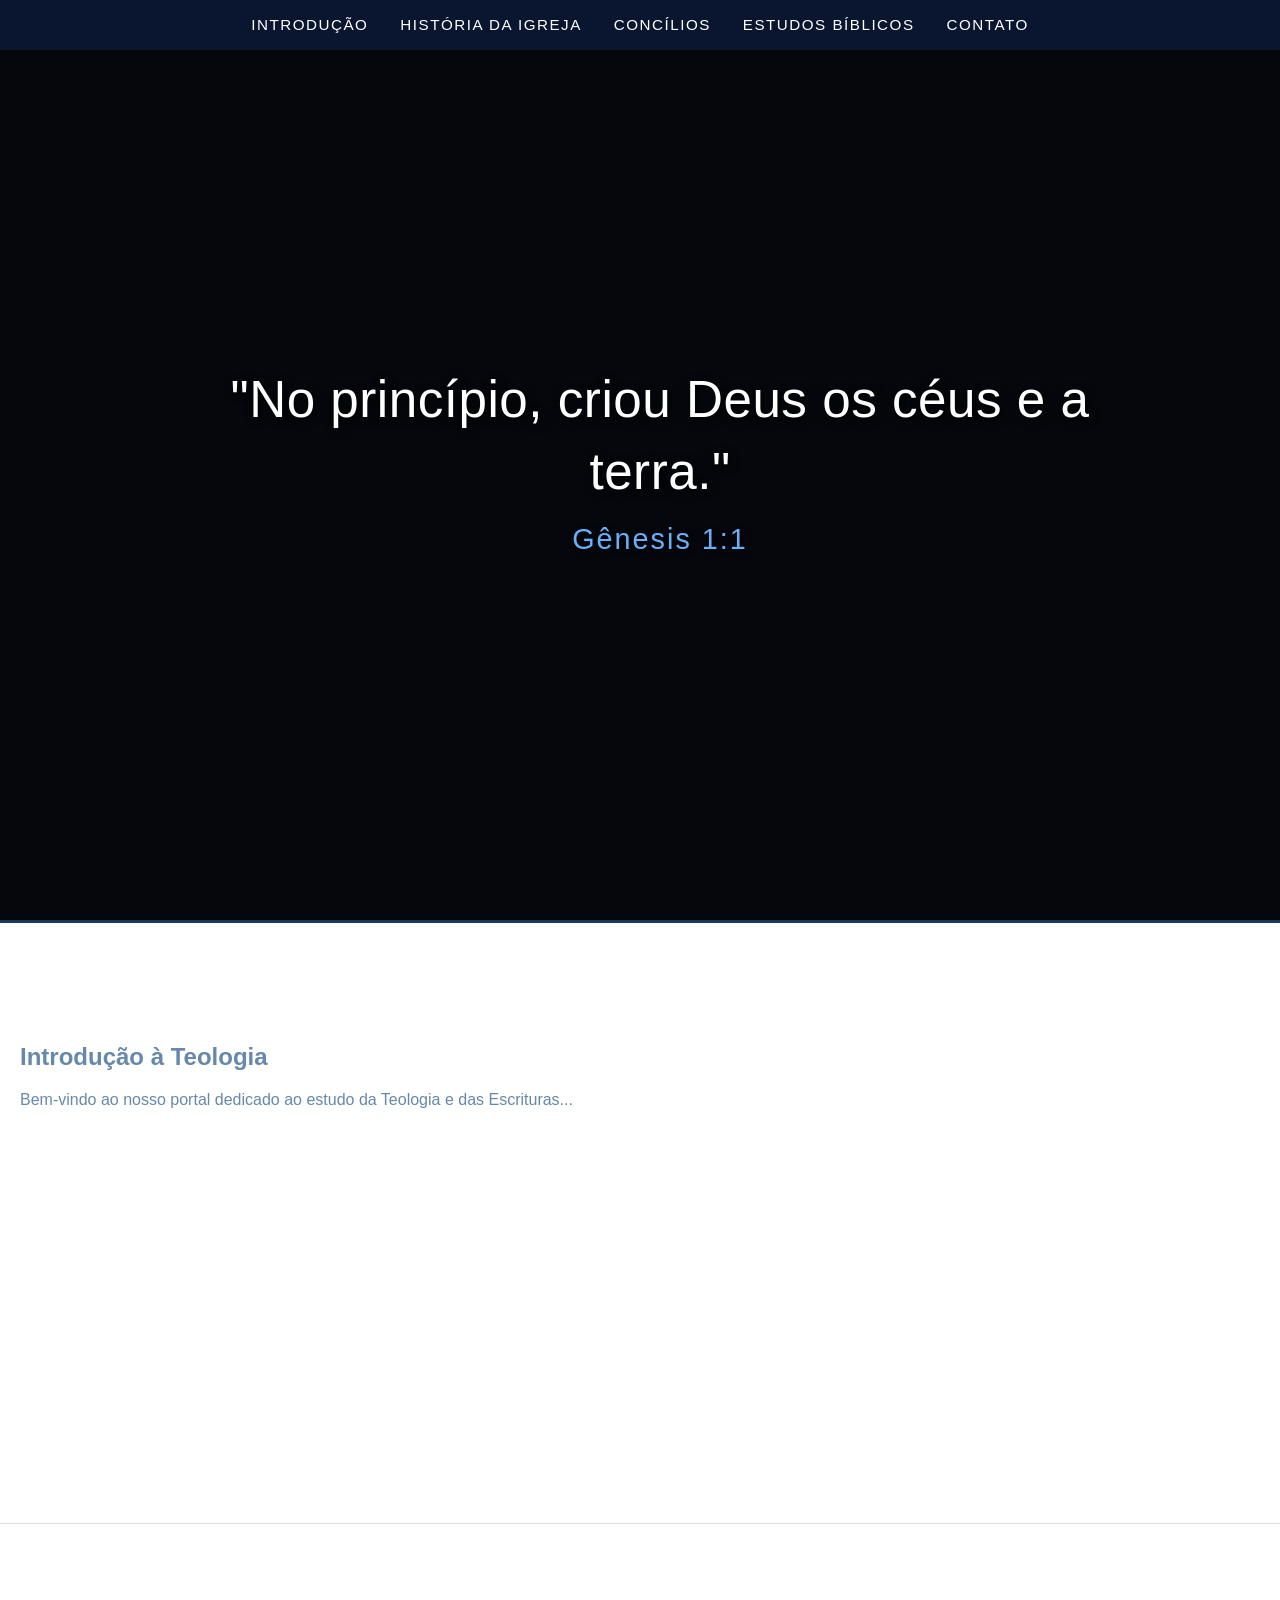
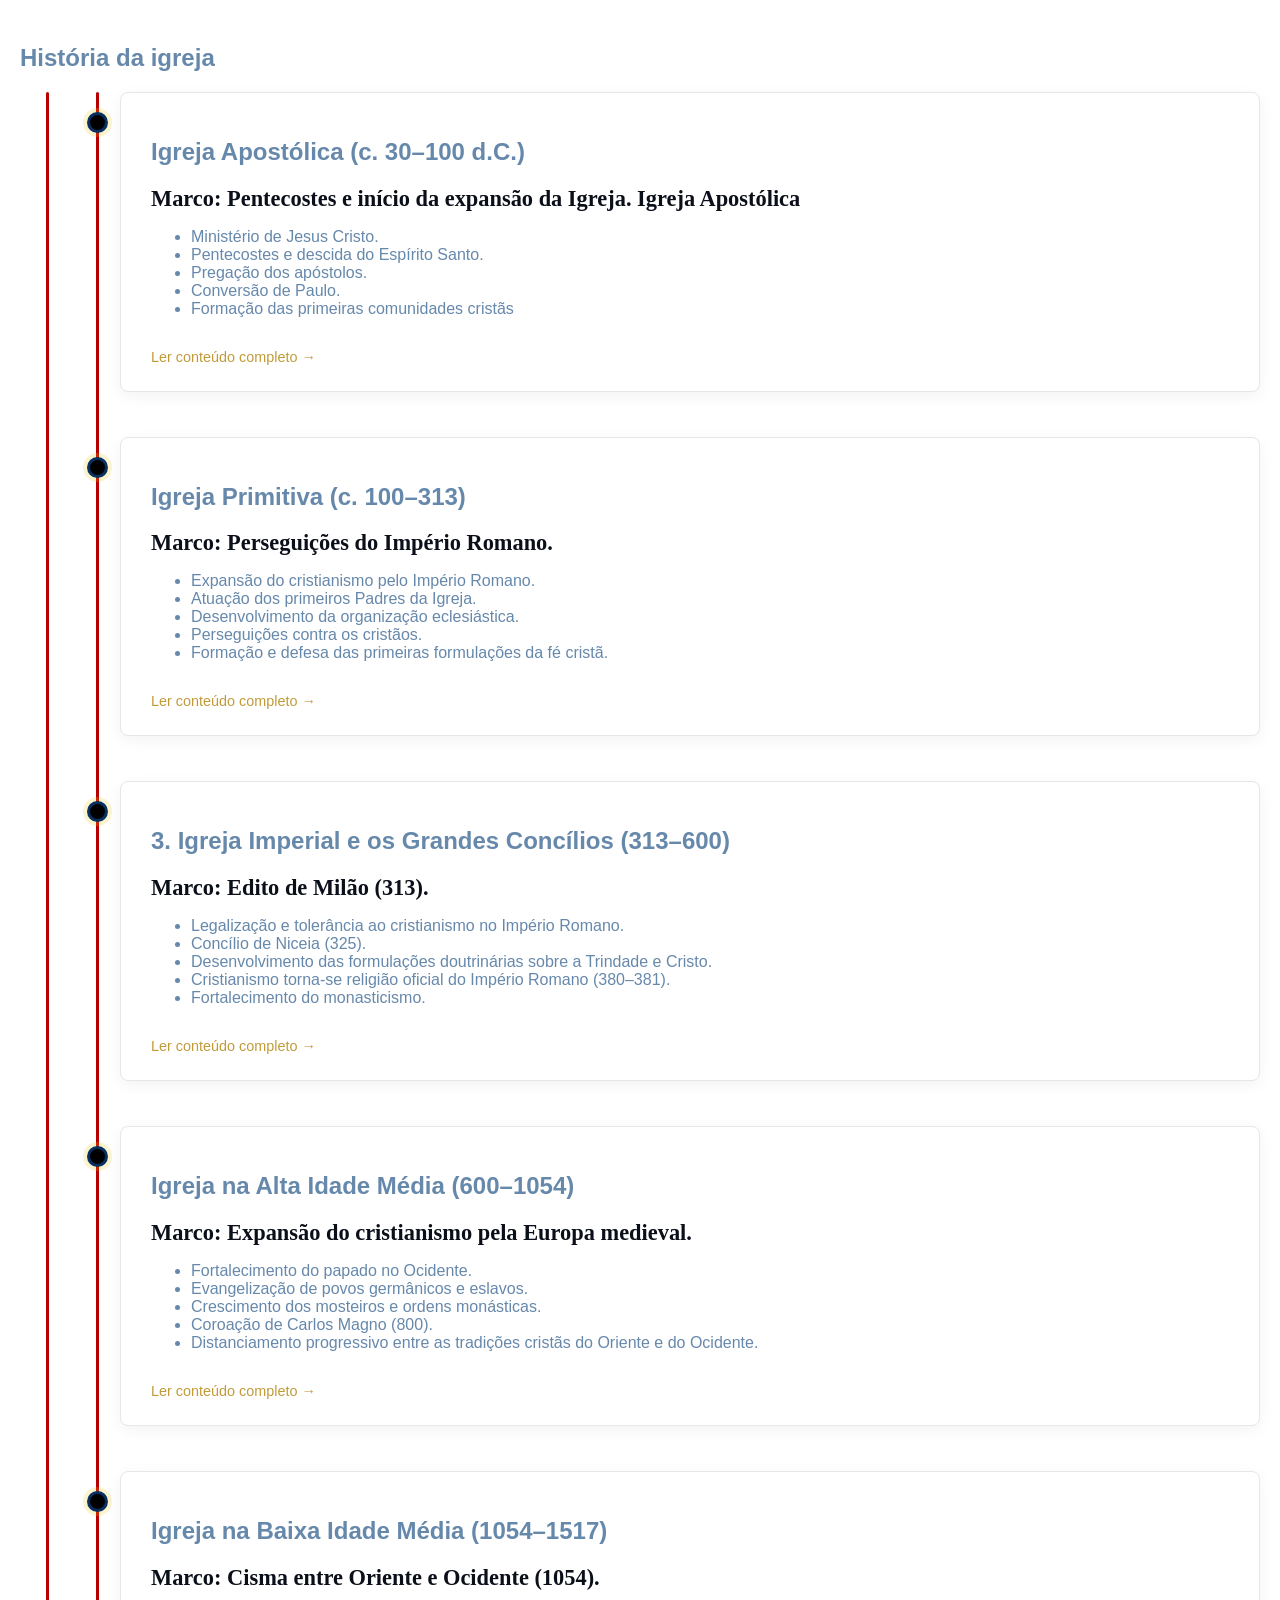
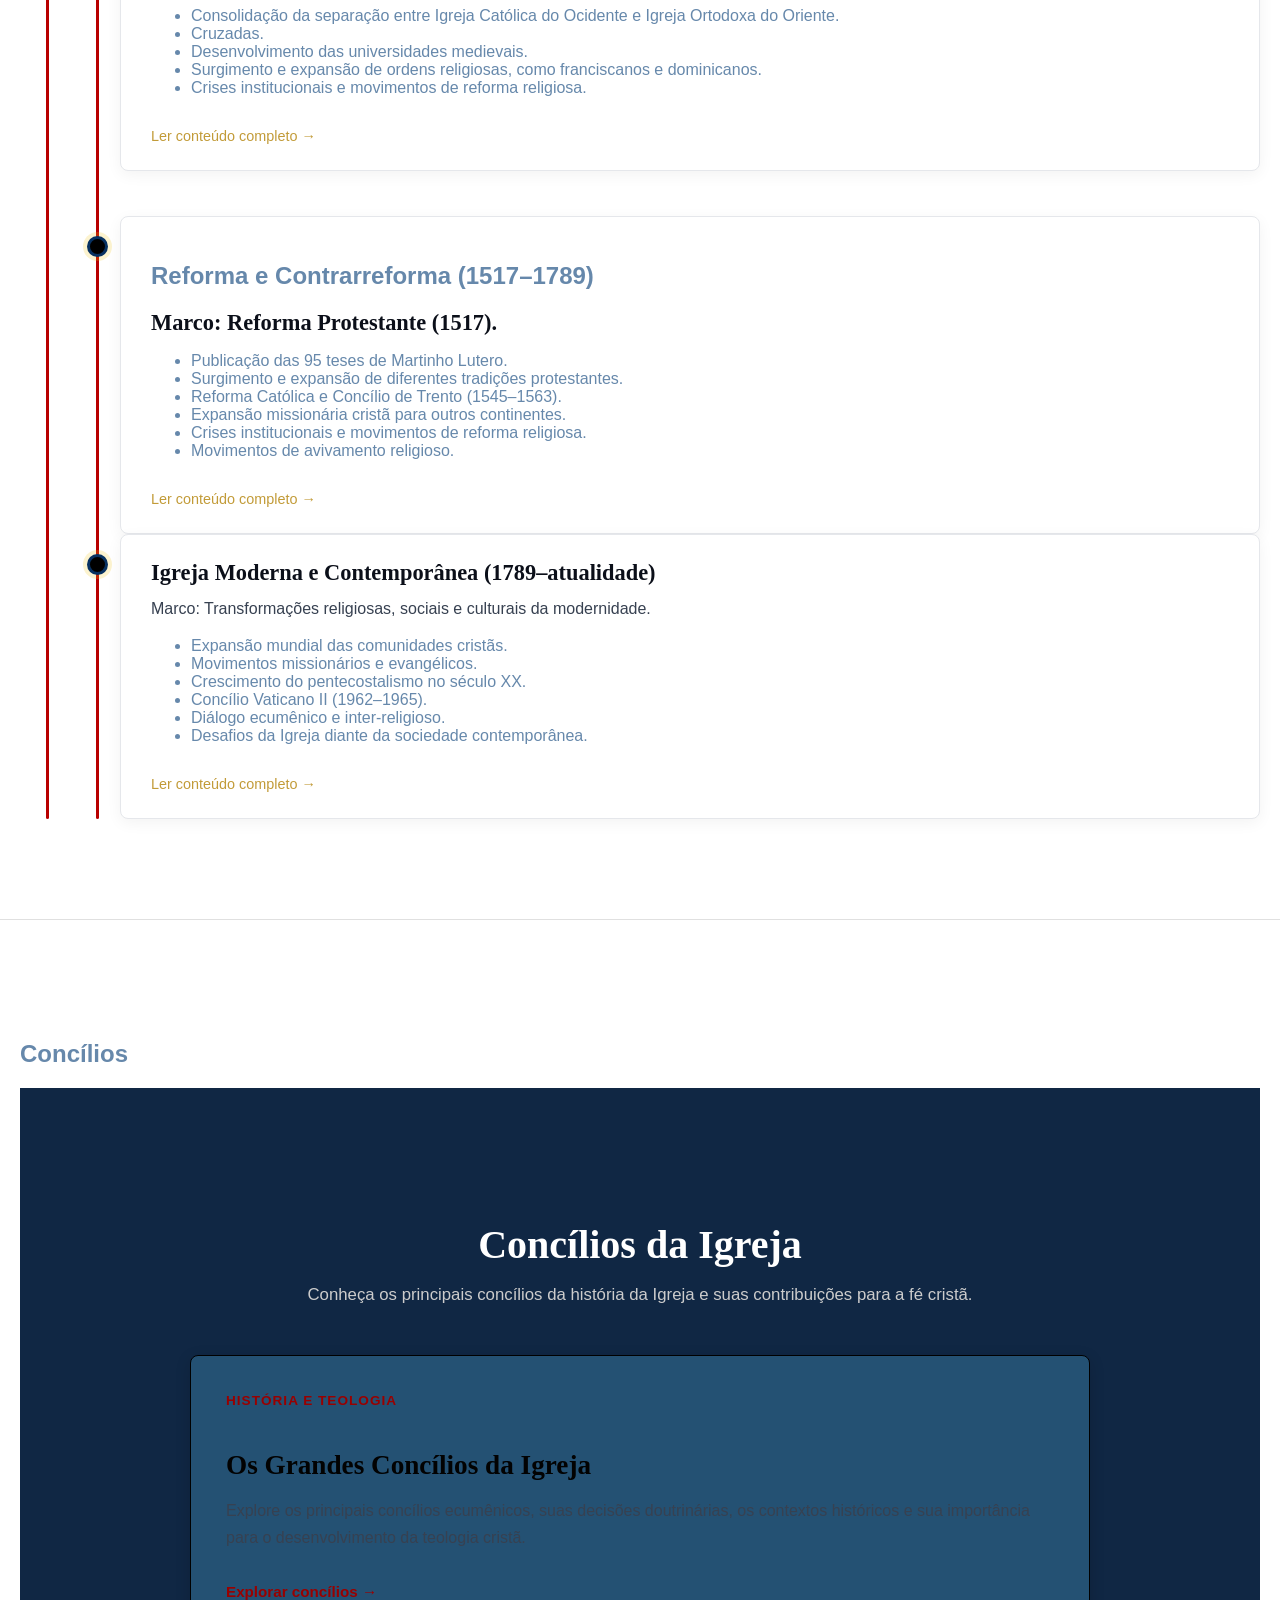
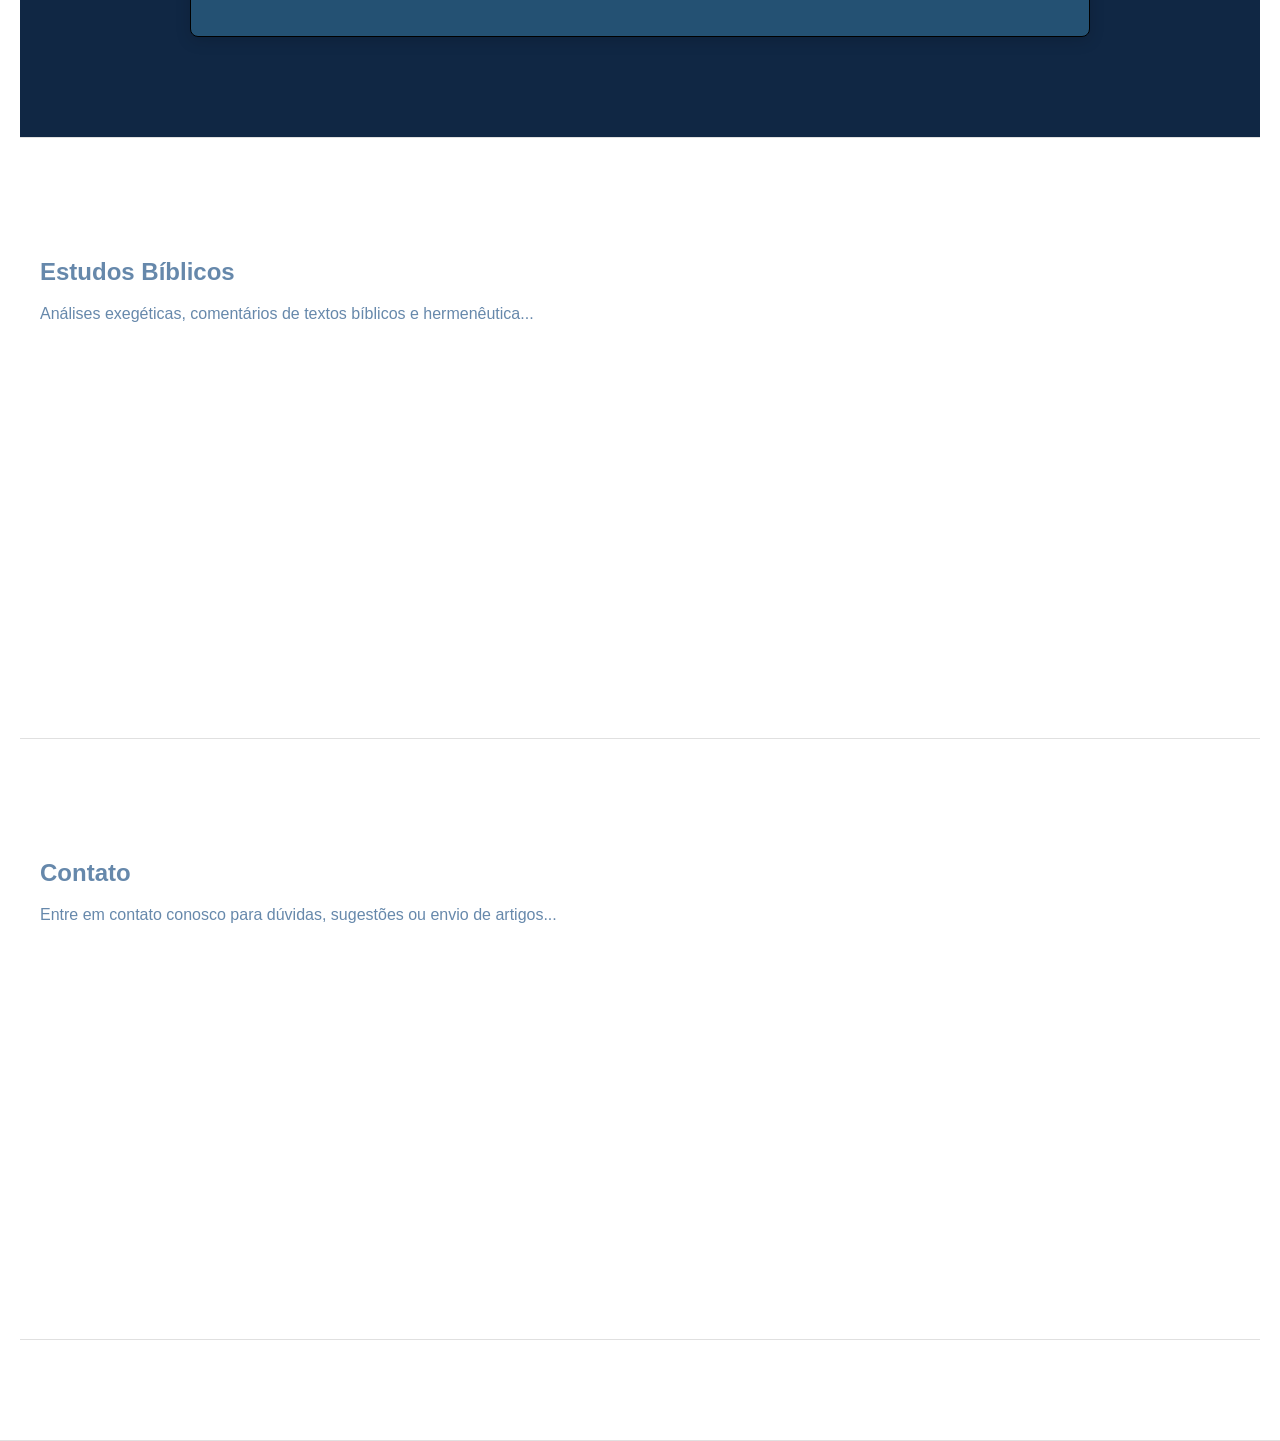
==== commit 22c27c34: "concilios" ====
--- a/index.html
+++ b/index.html
@@ -5,6 +5,7 @@
   <meta name="viewport" content="width=device-width, initial-scale=1.0">
   <title>Site de Teologia</title>
   <link rel="stylesheet" href="style.css">
+  <a href="concilios.html" class="concilio-card-link"></a>
 </head>
 <body>
 
@@ -12,15 +13,30 @@
   <body>
 
   <!-- MENU ÂNCORA (Fixo no topo) -->
-  <nav class="menu-ancora">
-    <ul>
-      <li><a href="#introducao">Introdução</a></li>
-      <li><a href="#teologia-sistematica">Teologia Sistemática</a></li>
-      <li><a href="#historia-da-igreja">História da Igreja</a></li>
-      <li><a href="#estudos-biblicos">Estudos Bíblicos</a></li>
-      <li><a href="#contato">Contato</a></li>
-    </ul>
-  </nav>
+  <!-- MENU ÂNCORA FIXO NO TOPO -->
+<nav class="menu-ancora">
+  <ul>
+      <li>
+          <a href="#introducao">Introdução</a>
+      </li>
+
+      <li>
+          <a href="#historia-da-igreja">História da Igreja</a>
+      </li>
+
+      <li>
+          <a href="#concilios">Concílios</a>
+      </li>
+
+      <li>
+          <a href="#estudos-biblicos">Estudos Bíblicos</a>
+      </li>
+
+      <li>
+          <a href="#contato">Contato</a>
+      </li>
+  </ul>
+</nav>
 
   <!-- BANNER (Começa logo abaixo, com o vídeo rodando e o menu flutuando por cima) -->
   <header class="banner-versiculo">
@@ -48,18 +64,10 @@
       <p>Bem-vindo ao nosso portal dedicado ao estudo da Teologia e das Escrituras...</p>
     </section>
 
-    <section id="teologia-sistematica">
-      <h2>Teologia Sistemática</h2>
-      <p>Exploração das principais doutrinas: Bibliologia, Teontologia, Cristologia...</p>
-    </section>
-
-    <!-- SEÇÃO DE HISTÓRIA DA IGREJA -->
-<section id="historia-da-igreja" class="secao-historia">
-  <div class="historia-container">
-    <h2>História da Igreja</h2>
-    <p class="subtitulo-historia">Uma jornada através dos séculos: das origens apostólicas aos dias atuais.</p>
-
-    <!-- LINHA DO TEMPO -->
+    <section id="historia-da-igreja">
+      <h2>História da igreja</h2>
+
+     <!-- LINHA DO TEMPO -->
     <!-- LINHA DO TEMPO COM CARDS CLICÁVEIS -->
 <div class="linha-do-tempo">
       
@@ -218,6 +226,151 @@
   </div>
 </section>
     </section>
+     
+    </section>
+
+    <!-- concilios -->
+<section id="concilios" class="concilios">
+  <div class="concilios">
+    <h2>Concílios</h2>
+   <!-- SEÇÃO DE CONCÍLIOS -->
+<section id="concilios" class="secao-concilios">
+
+  <div class="concilios-container">
+
+      <h2>Concílios da Igreja</h2>
+
+      <p class="subtitulo-concilios">
+          Conheça os principais concílios da história da Igreja
+          e suas contribuições para a fé cristã.
+      </p>
+
+      <!-- CARD CLICÁVEL -->
+      <a href="concilios.html" class="concilio-card-link">
+
+          <div class="concilio-card">
+
+              <span class="concilio-data">
+                  História e Teologia
+              </span>
+
+              <h3>Os Grandes Concílios da Igreja</h3>
+
+              <p>
+                  Explore os principais concílios ecumênicos,
+                  suas decisões doutrinárias, os contextos históricos
+                  e sua importância para o desenvolvimento da
+                  teologia cristã.
+              </p>
+
+              <span class="leia-mais">
+                  Explorar concílios &rarr;
+              </span>
+
+          </div>
+
+      </a>
+
+  </div>
+
+  <style>
+    /* SEÇÃO DE CONCÍLIOS */
+.secao-concilios {
+    background-color: #102744;
+    padding: 100px 20px;
+    color: #ffffff;
+}
+
+.concilios-container {
+    max-width: 900px;
+    margin: 0 auto;
+}
+
+.concilios-container h2 {
+    font-family: 'Marcellus', serif;
+    font-size: 2.5rem;
+    text-align: center;
+    margin-bottom: 15px;
+    color: #ffffff;
+}
+
+.subtitulo-concilios {
+    text-align: center;
+    font-family: 'Inter', sans-serif;
+    color: #cccccc;
+    font-size: 1.05rem;
+    margin-bottom: 50px;
+}
+
+/* LINK DO CARD */
+.concilio-card-link {
+    display: block;
+    text-decoration: none;
+    color: inherit;
+}
+
+/* CARD */
+.concilio-card {
+    background-color: #326c929c;
+    padding: 35px;
+    border-radius: 8px;
+    border: 1px solid #000000;
+    box-shadow: 0 4px 15px rgba(0, 0, 0, 0.15);
+    transition: transform 0.25s ease,
+                box-shadow 0.25s ease,
+                border-color 0.25s ease;
+}
+
+/* EFEITO HOVER */
+.concilio-card-link:hover .concilio-card {
+    transform: translateY(-5px);
+    box-shadow: 0 8px 25px rgba(0, 0, 0, 0.25);
+    border-color: #990000;
+}
+
+/* IDENTIFICAÇÃO */
+.concilio-data {
+    display: inline-block;
+    font-family: 'Inter', sans-serif;
+    font-size: 0.85rem;
+    color: #990000;
+    font-weight: 600;
+    letter-spacing: 1px;
+    text-transform: uppercase;
+    margin-bottom: 15px;
+}
+
+/* TÍTULO */
+.concilio-card h3 {
+    font-family: 'Marcellus', serif;
+    font-size: 1.7rem;
+    color: #020202;
+    margin-bottom: 15px;
+}
+
+/* DESCRIÇÃO */
+.concilio-card p {
+    font-family: 'Inter', sans-serif;
+    font-weight: 300;
+    font-size: 1rem;
+    line-height: 1.7;
+    color: #374151;
+}
+
+/* LEIA MAIS */
+.concilio-card .leia-mais {
+    display: inline-block;
+    margin-top: 15px;
+    color: #990000;
+    font-family: 'Inter', sans-serif;
+    font-size: 0.95rem;
+    font-weight: 600;
+}
+  </style>
+
+</section>
+
+   
 
     <section id="estudos-biblicos">
       <h2>Estudos Bíblicos</h2>
--- a/style.css
+++ b/style.css
@@ -540,7 +540,7 @@
   left: 6px; /* Posiciona a linha exatamente alinhada aos pontos */
   height: 100%;
   width: 3px;
-  background-color: #f1c40f; /* Cor dourada combinando com o site */
+  background-color: #615f59; /* Cor dourada combinando com o site */
   border-radius: 2px;
 }
 
@@ -563,13 +563,13 @@
   height: 15px;
   border-radius: 50%;
   background-color: #0b0f19; /* Fundo escuro */
-  border: 3px solid #f1c40f; /* Borda dourada */
+  border: 3px solid #990000; /* Borda dourada */
   box-shadow: 0 0 0 4px rgba(241, 196, 15, 0.2); /* Brilho sutil */
 }
 
 /* O CARTÃO DE CONTEÚDO DE CADA ÉPOCA */
 .timeline-conteudo {
-  background-color: #ffffff;
+  background-color: #07598f;
   padding: 25px 30px;
   border-radius: 8px;
   box-shadow: 0 4px 15px rgba(0, 0, 0, 0.05);
@@ -656,7 +656,7 @@
   left: 6px; /* Alinha a linha perfeitamente aos pontos */
   height: 100%;
   width: 3px;
-  background-color: #f1c40f; /* Dourado */
+  background-color: #b80000; /* Dourado */
   border-radius: 2px;
 }
 
@@ -678,8 +678,8 @@
   width: 15px;
   height: 15px;
   border-radius: 50%;
-  background-color: #0b0f19;
-  border: 3px solid #f1c40f;
+  background-color: #000000;
+  border: 3px solid #073161;
   box-shadow: 0 0 0 4px rgba(241, 196, 15, 0.2);
   z-index: 2;
 }
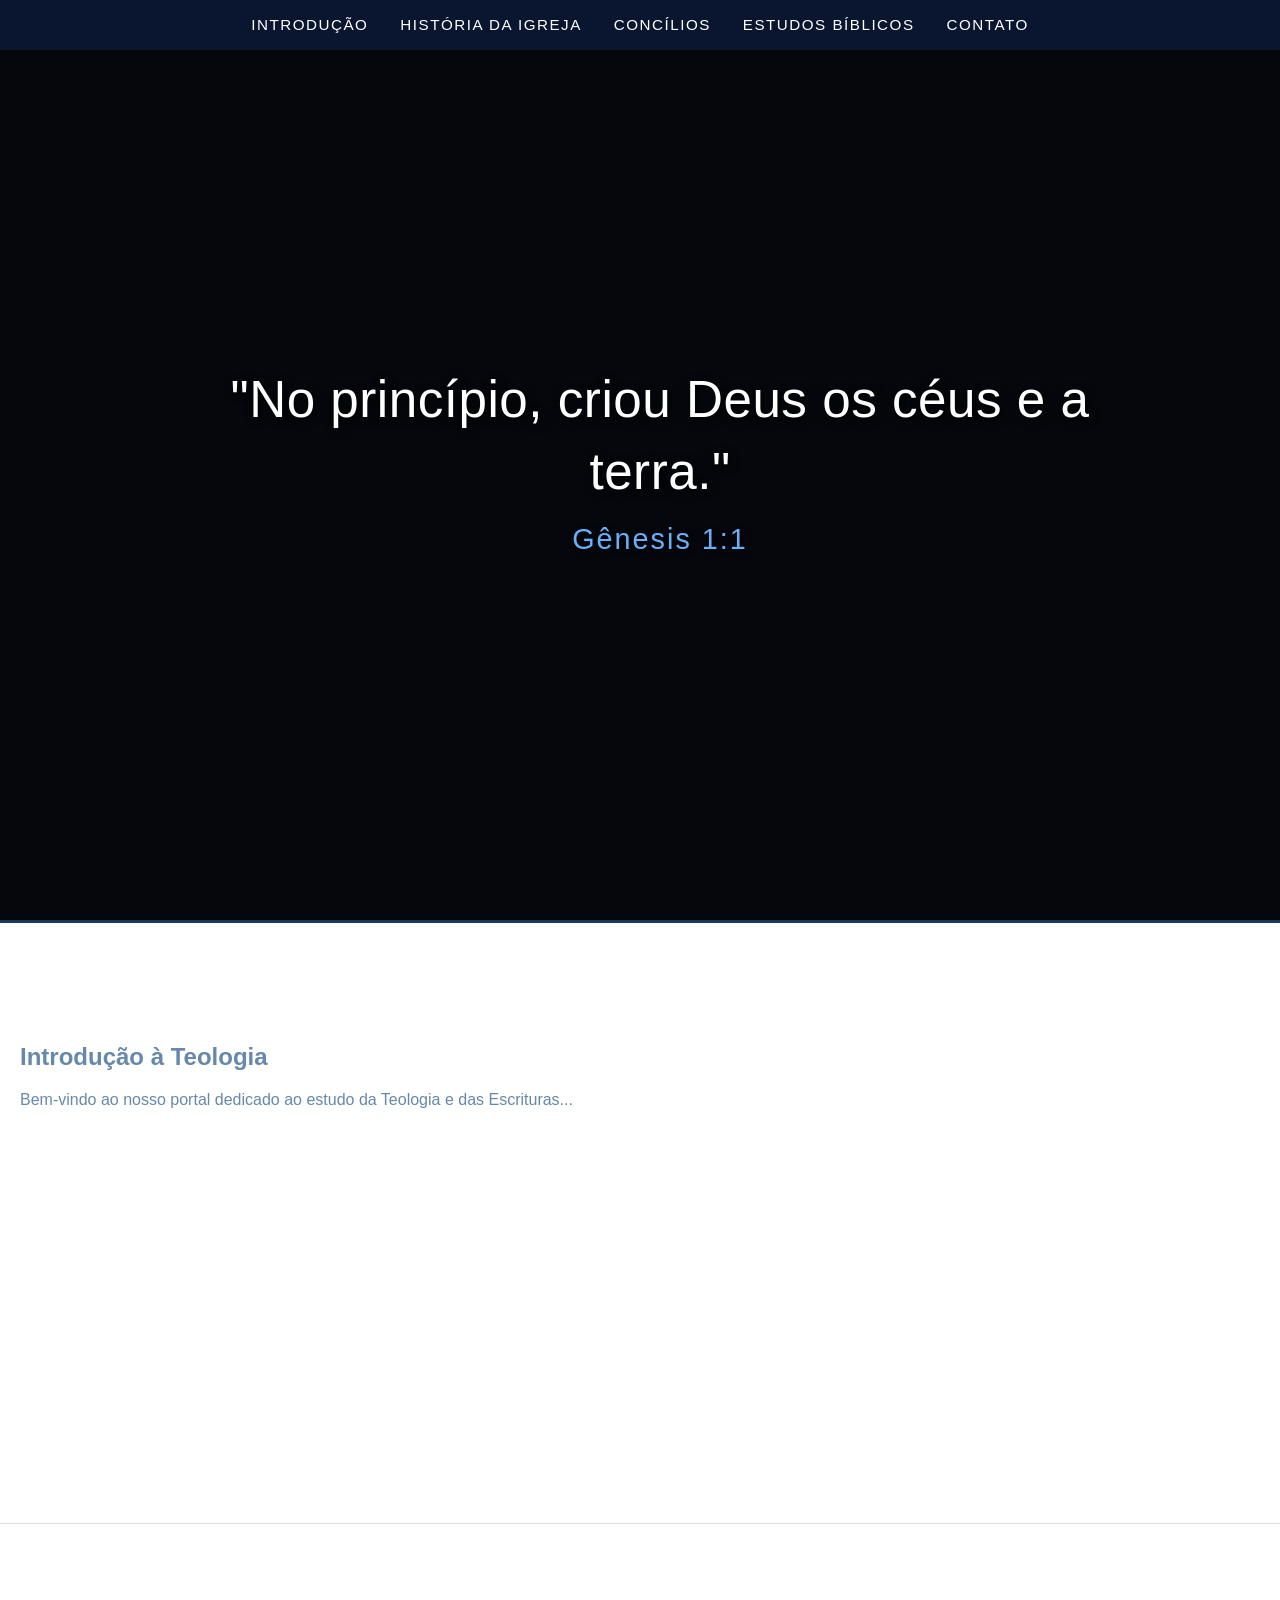
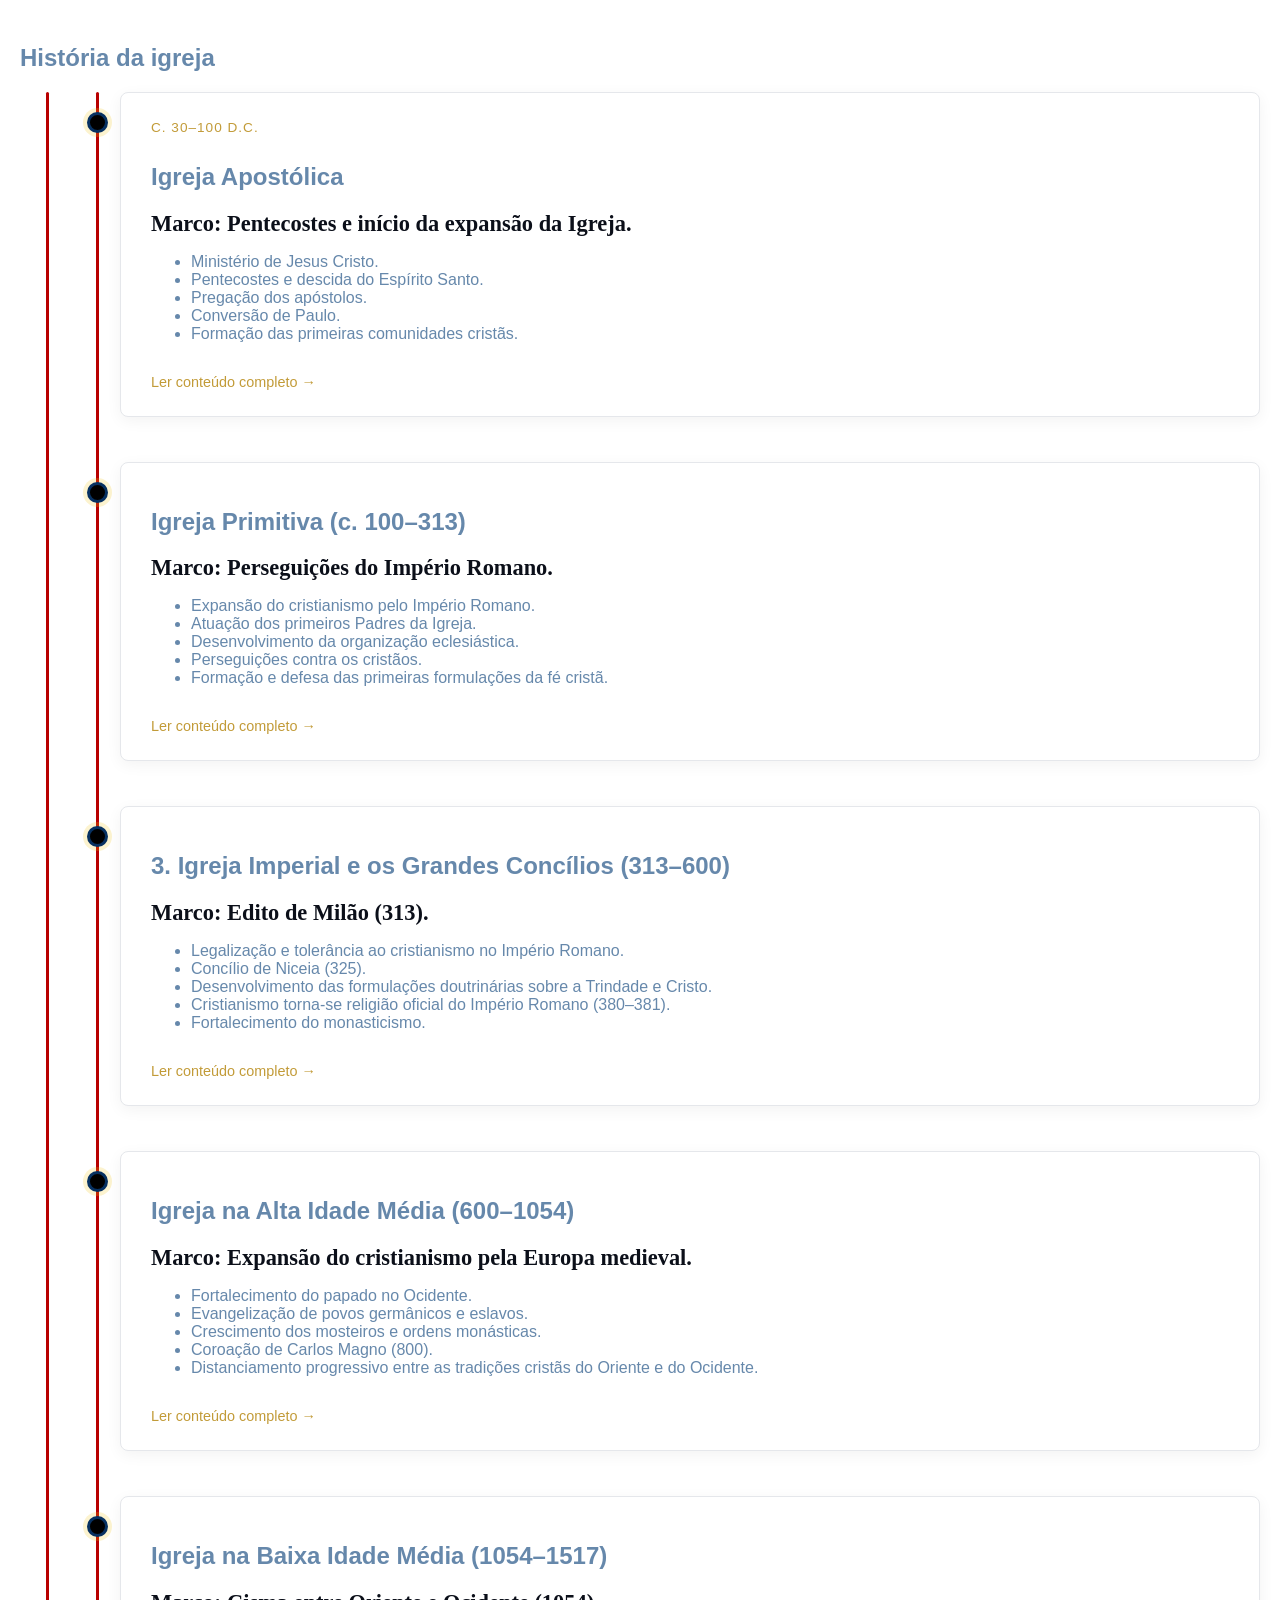
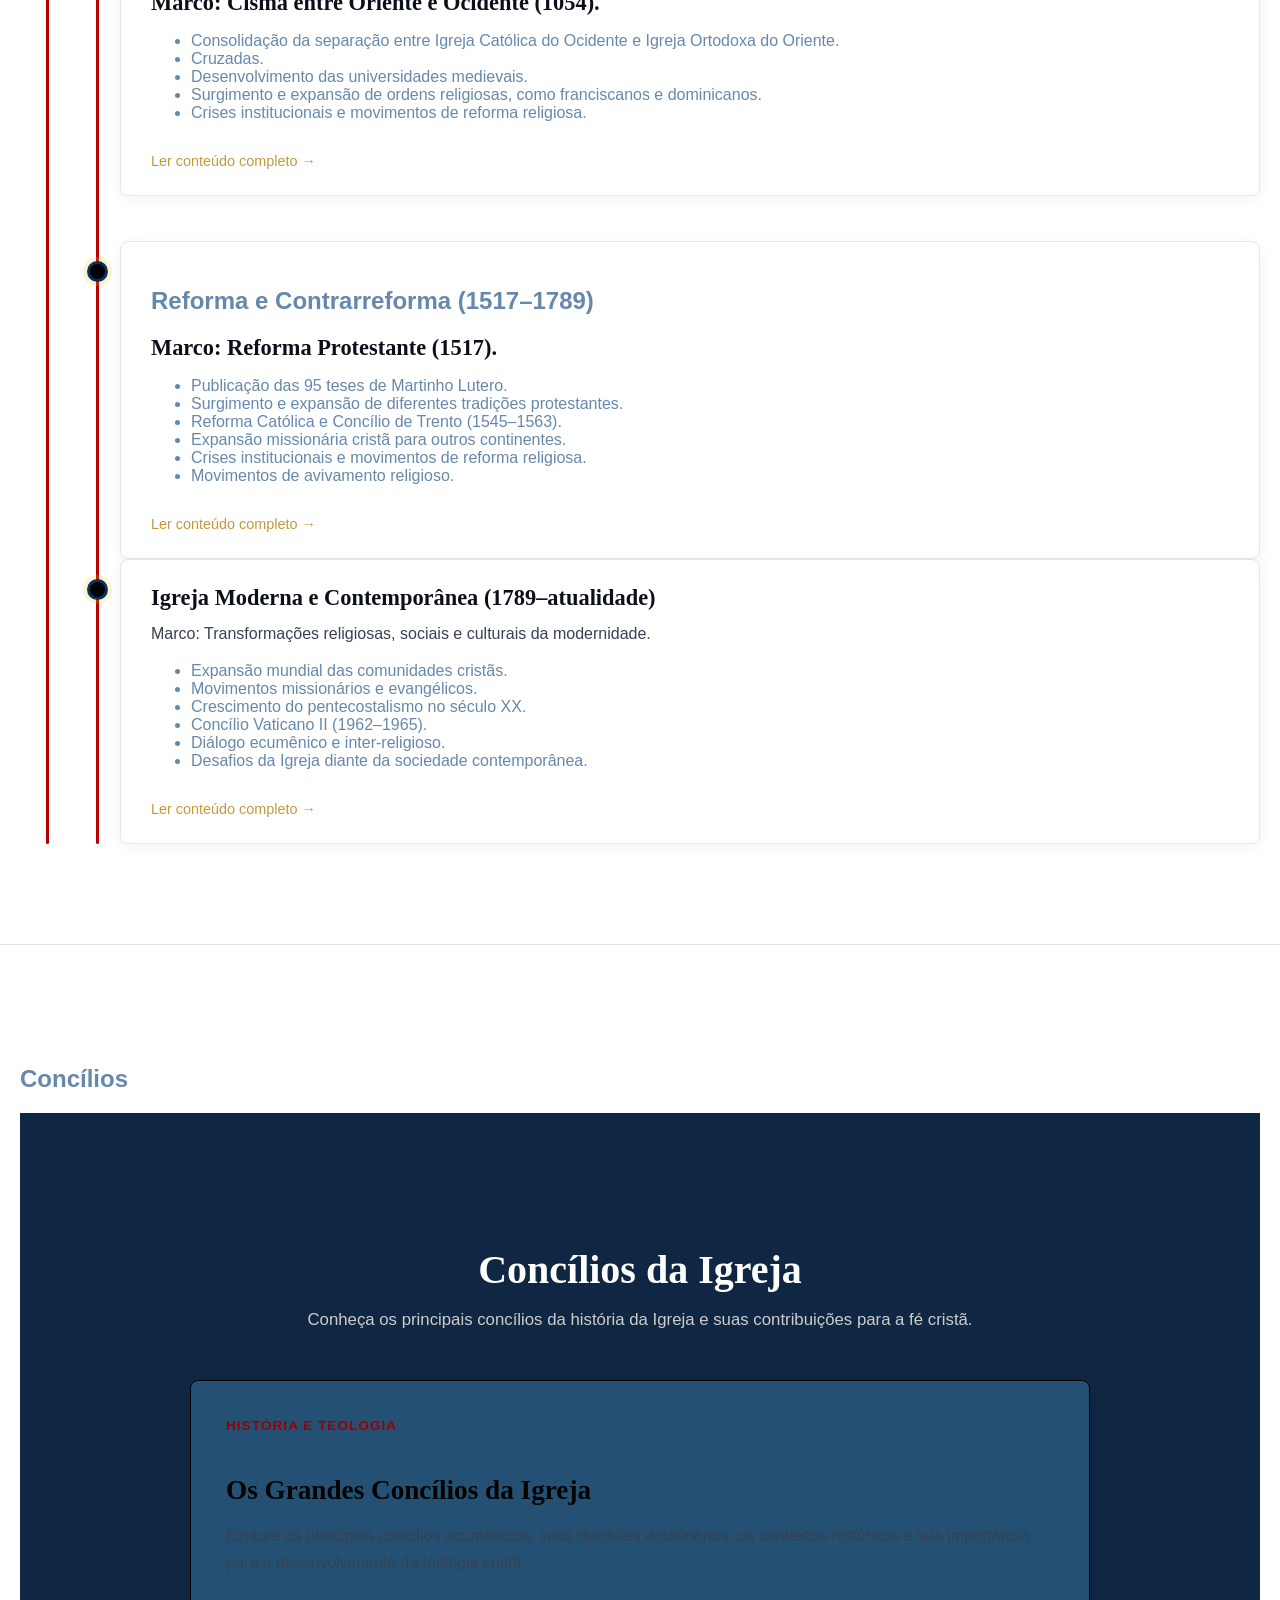
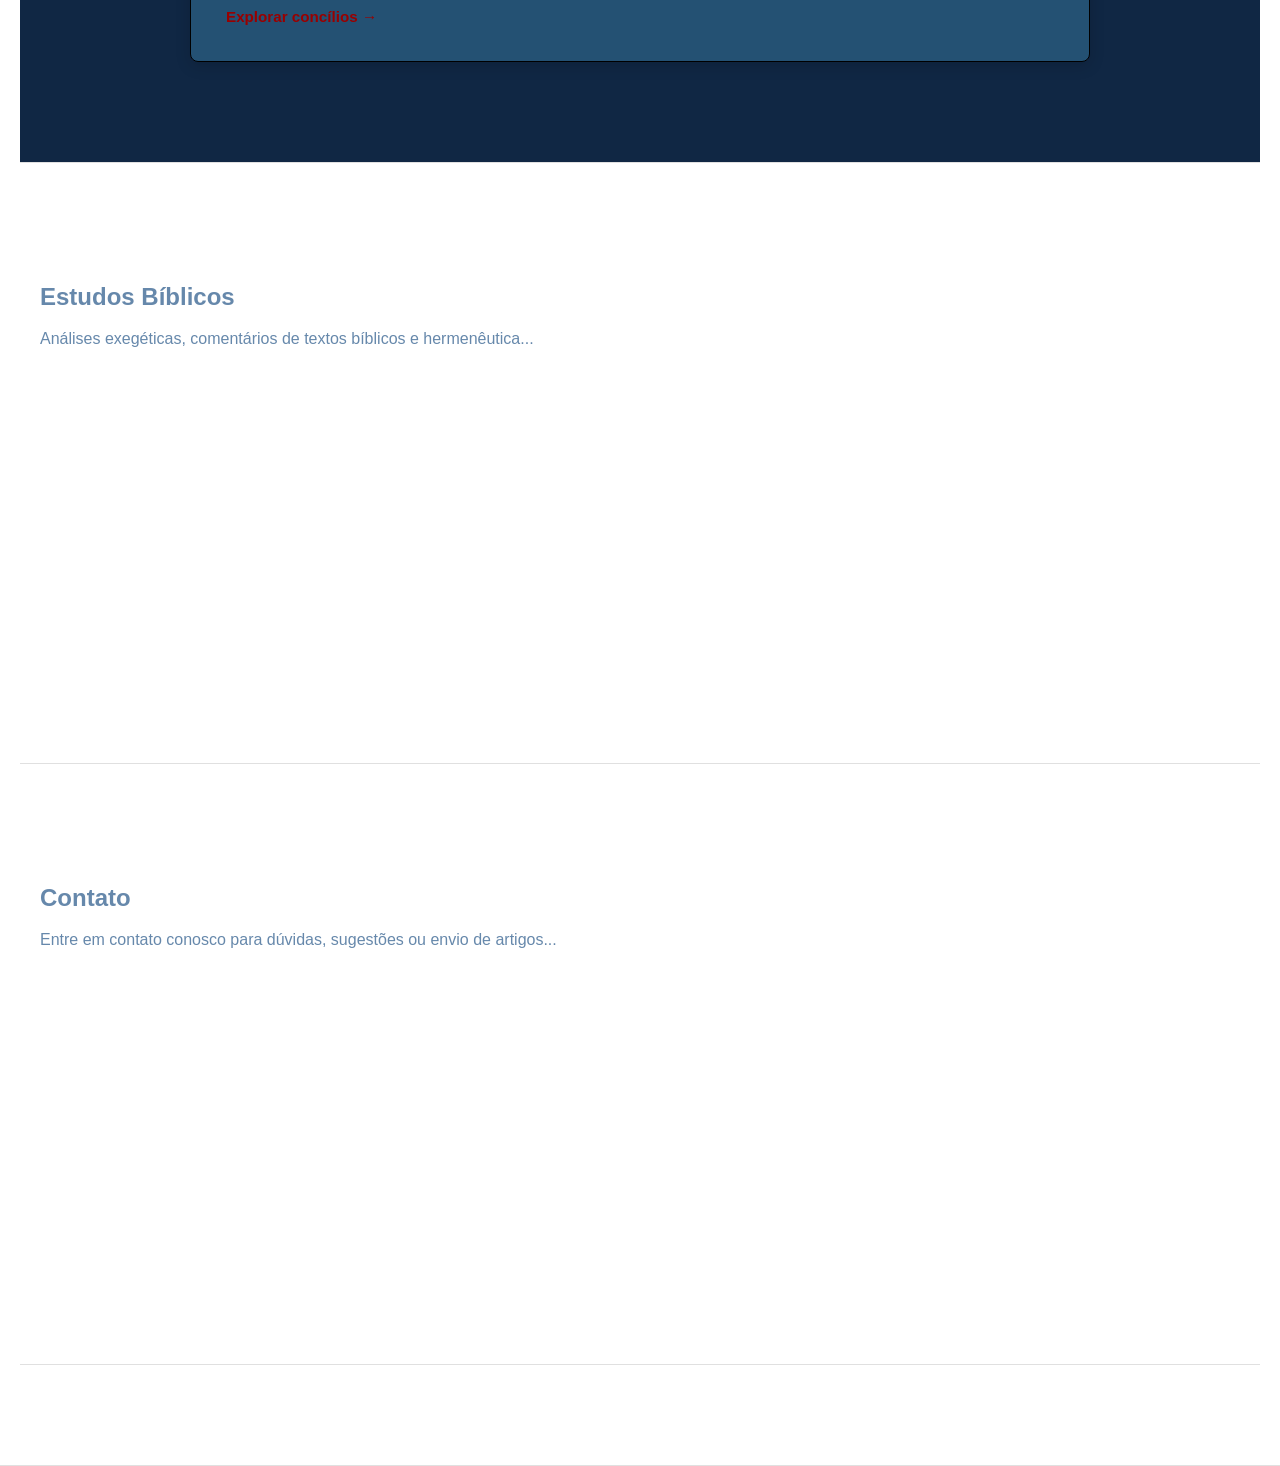
==== commit 4a206da3: "Jesus" ====
--- a/index.html
+++ b/index.html
@@ -6,6 +6,7 @@
   <title>Site de Teologia</title>
   <link rel="stylesheet" href="style.css">
   <a href="concilios.html" class="concilio-card-link"></a>
+
 </head>
 <body>
 
@@ -73,29 +74,39 @@
       
   <!-- LINHA DO TEMPO COM TODOS OS CARDS CLICÁVEIS -->
 <div class="linha-do-tempo">
-      
-  <!-- MARCO 1: IGREJA PRIMITIVA -->
-  <div class="timeline-item">
-    <div class="timeline-ponto"></div>
-    <a href="igreja-primitiva.html" class="timeline-card-link">
-      <div class="timeline-conteudo">
-
-        <h1>Igreja Apostólica (c. 30–100 d.C.)</h1>
-        <h3> Marco: Pentecostes e início da expansão da Igreja. Igreja Apostólica</h3>
-        
-        <p>
+ 
+<!-- MARCO 1: IGREJA APOSTÓLICA -->
+
+<div class="timeline-item">
+
+    <div class="timeline-ponto"></div>
+
+   <a href="historia/igreja-apostolica.html" class="timeline-card-link">
+
+        <div class="timeline-conteudo">
+
+            <span class="timeline-data">c. 30–100 d.C.</span>
+
+            <h1>Igreja Apostólica</h1>
+
+            <h3>Marco: Pentecostes e início da expansão da Igreja.</h3>
+
             <ul>
                 <li>Ministério de Jesus Cristo.</li>
                 <li>Pentecostes e descida do Espírito Santo.</li>
                 <li>Pregação dos apóstolos.</li>
                 <li>Conversão de Paulo.</li>
-                <li>Formação das primeiras comunidades cristãs</li>
+                <li>Formação das primeiras comunidades cristãs.</li>
             </ul>
-        </p>
-        <span class="leia-mais">Ler conteúdo completo &rarr;</span>
-      </div>
-    </a>
-  </div>
+
+            <span class="leia-mais">Ler conteúdo completo &rarr;</span>
+
+        </div>
+
+    </a>
+
+</div>
+
 
   <!-- MARCO 2: ERA PATRÍSTICA -->
   <div class="timeline-item">
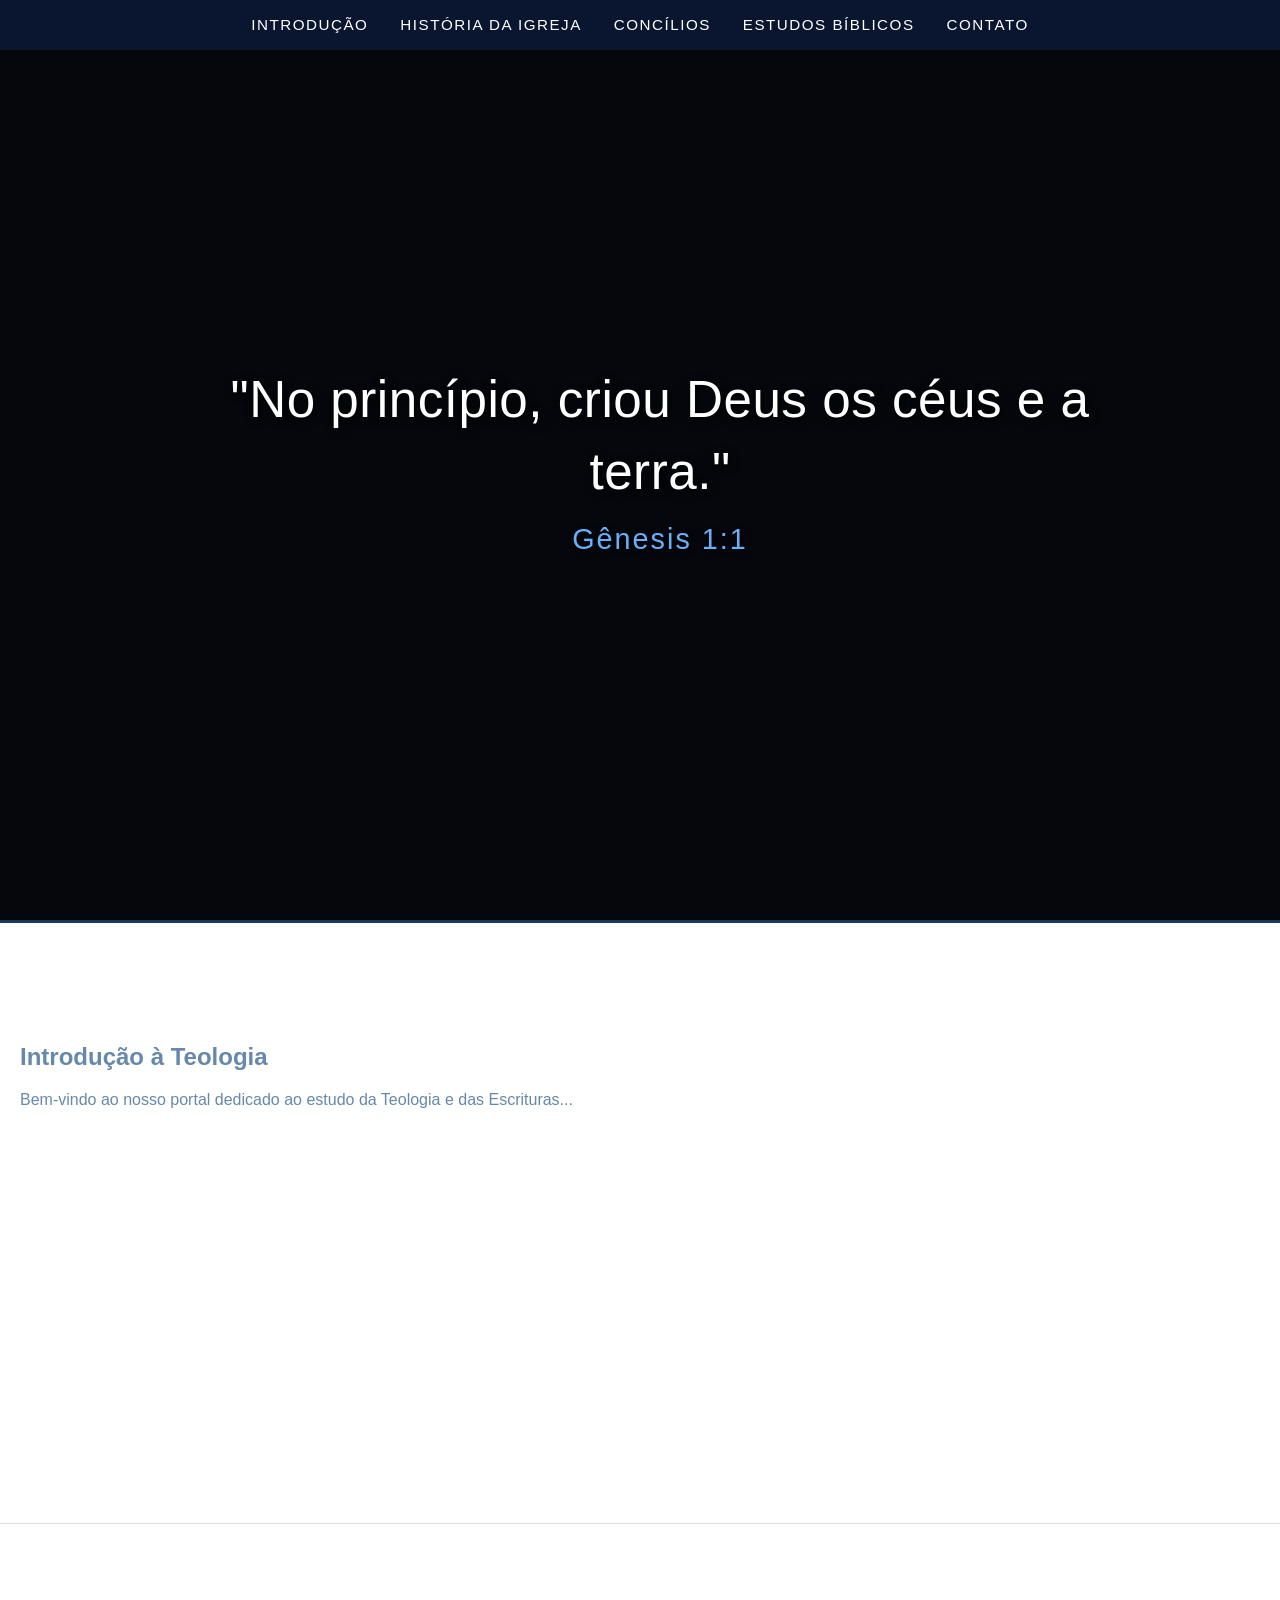
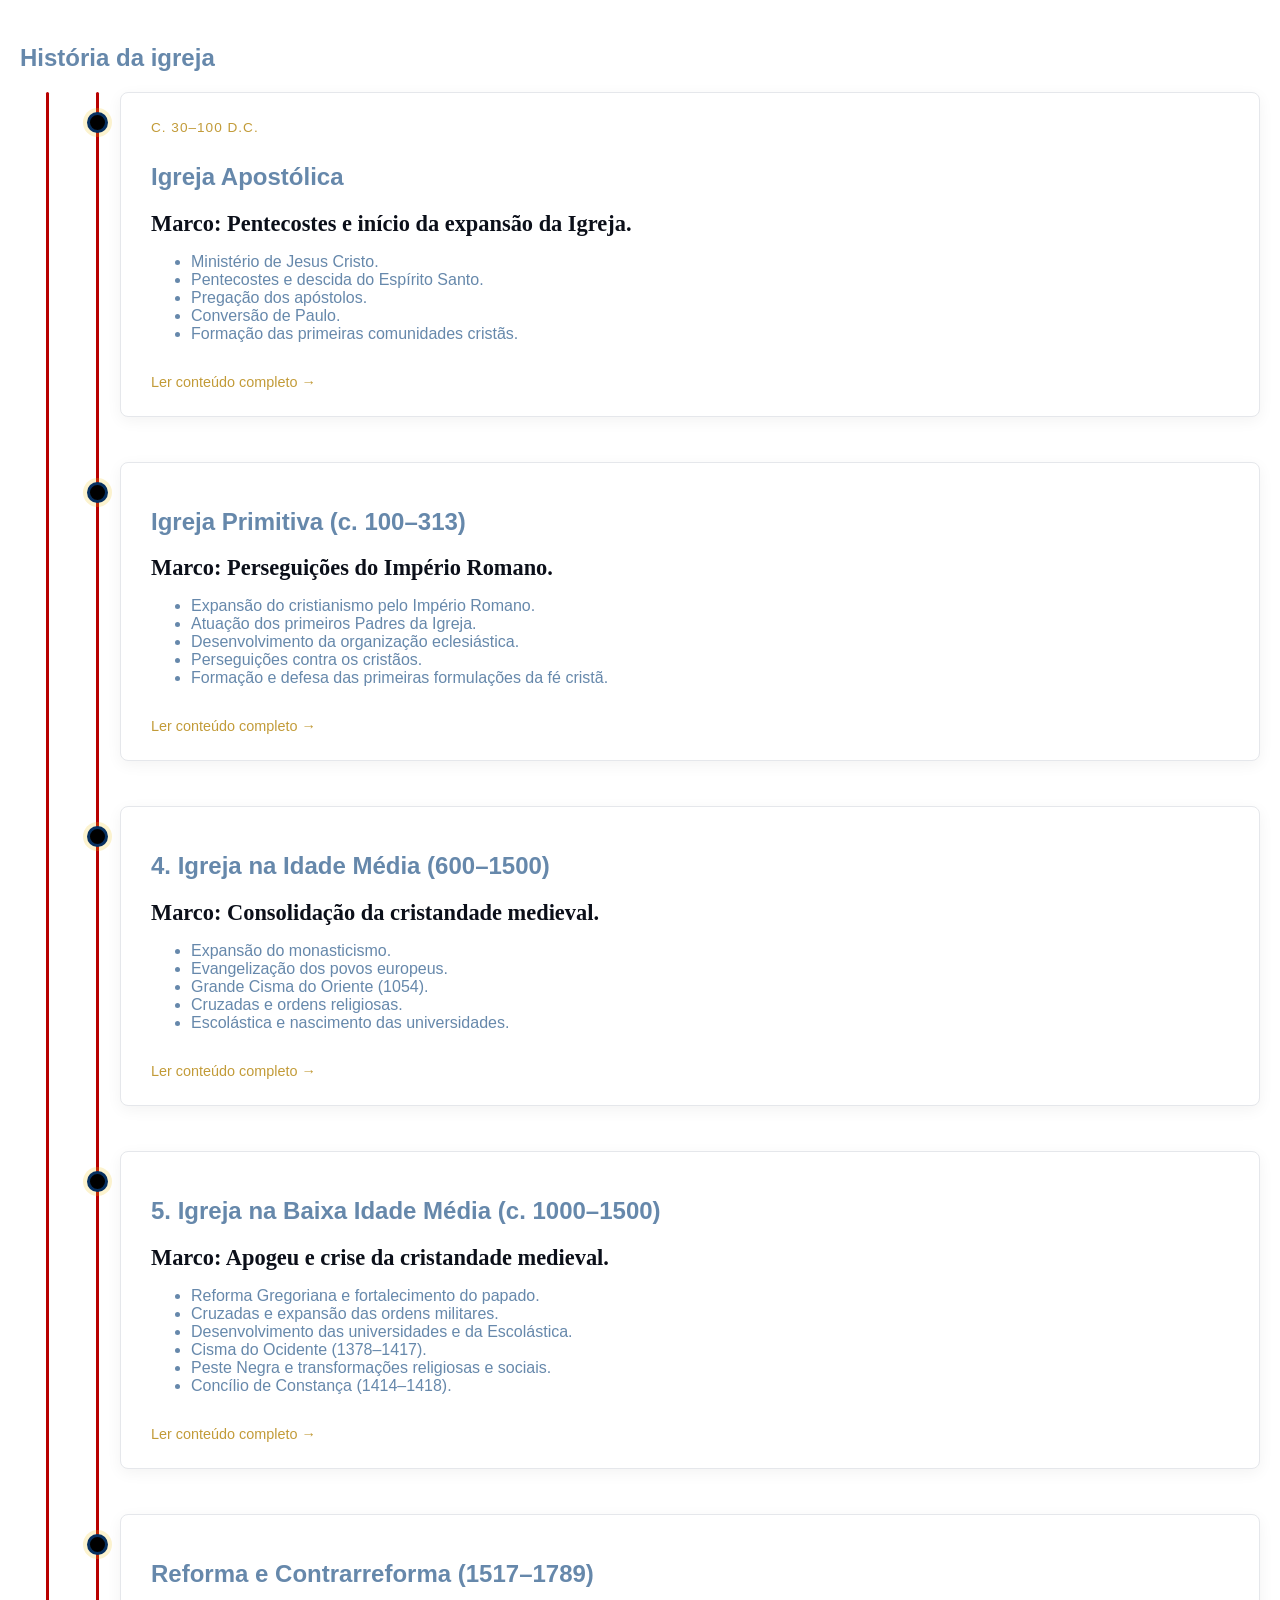
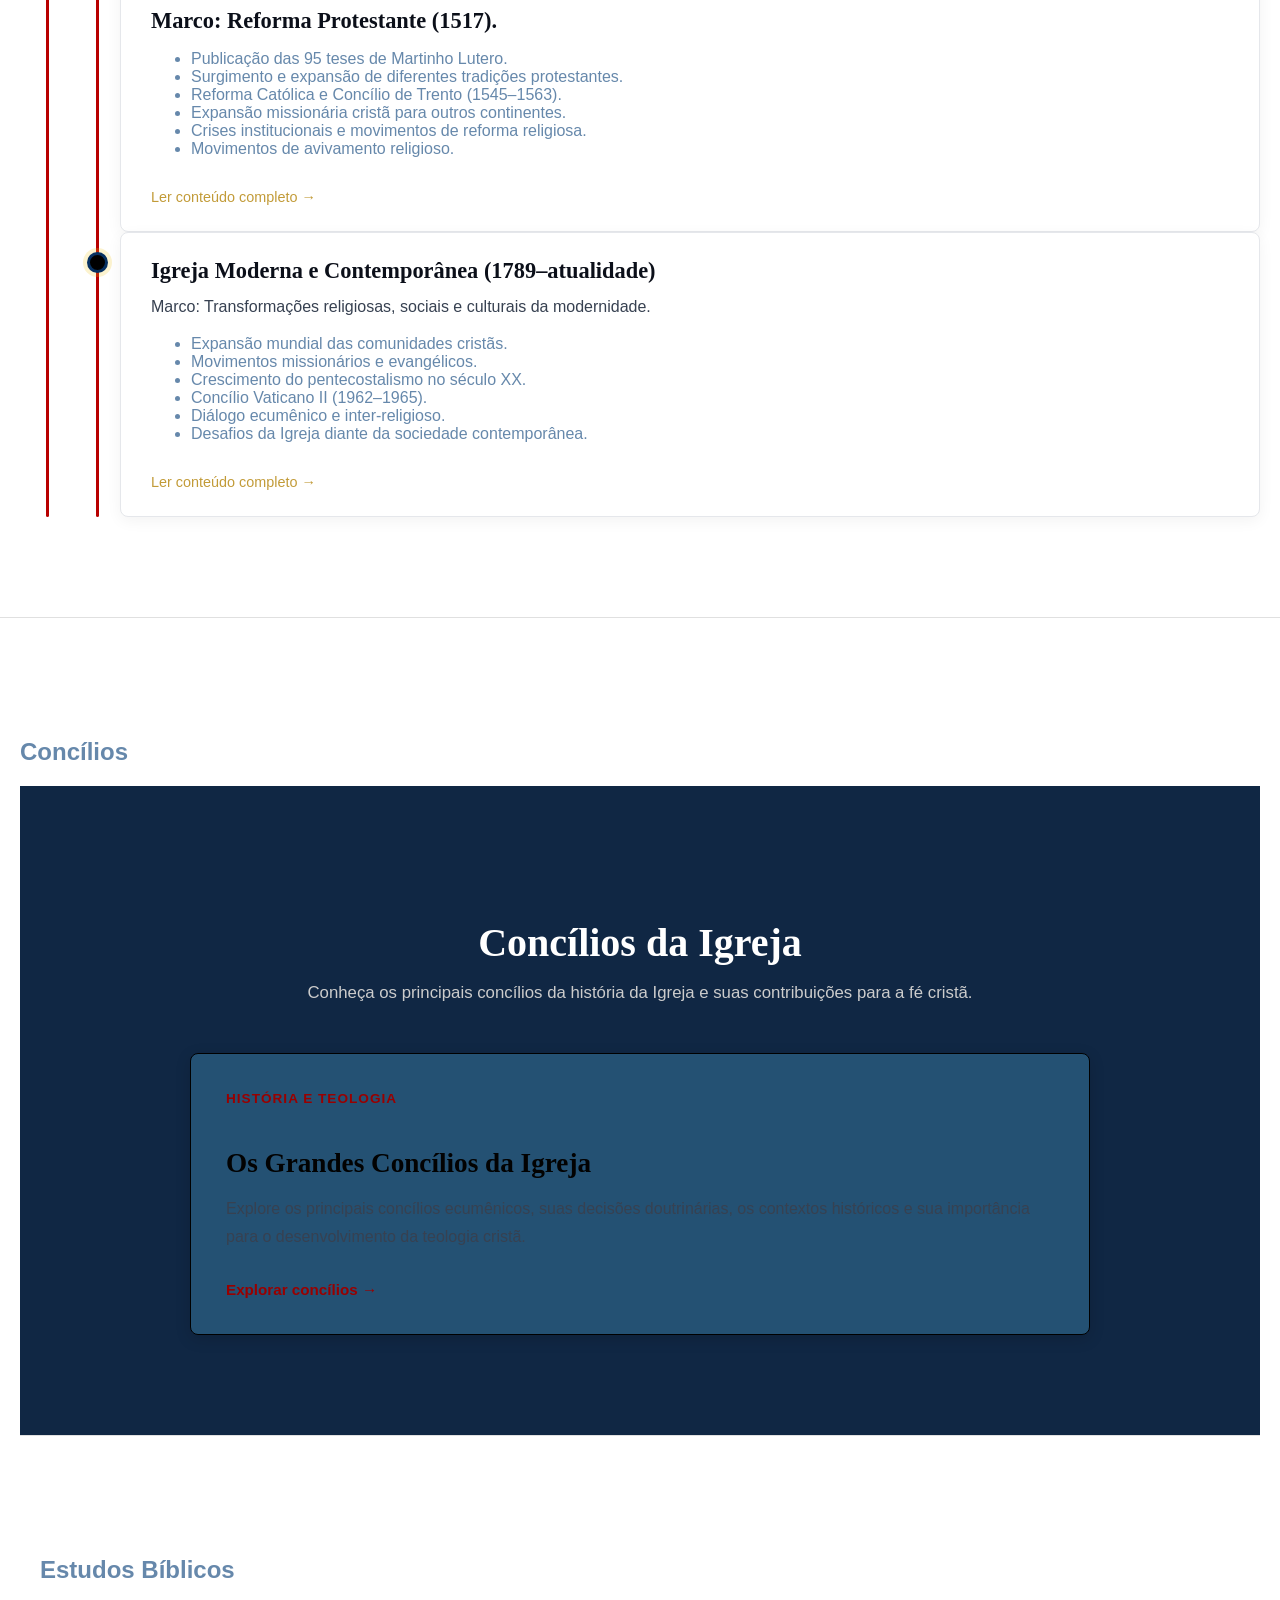
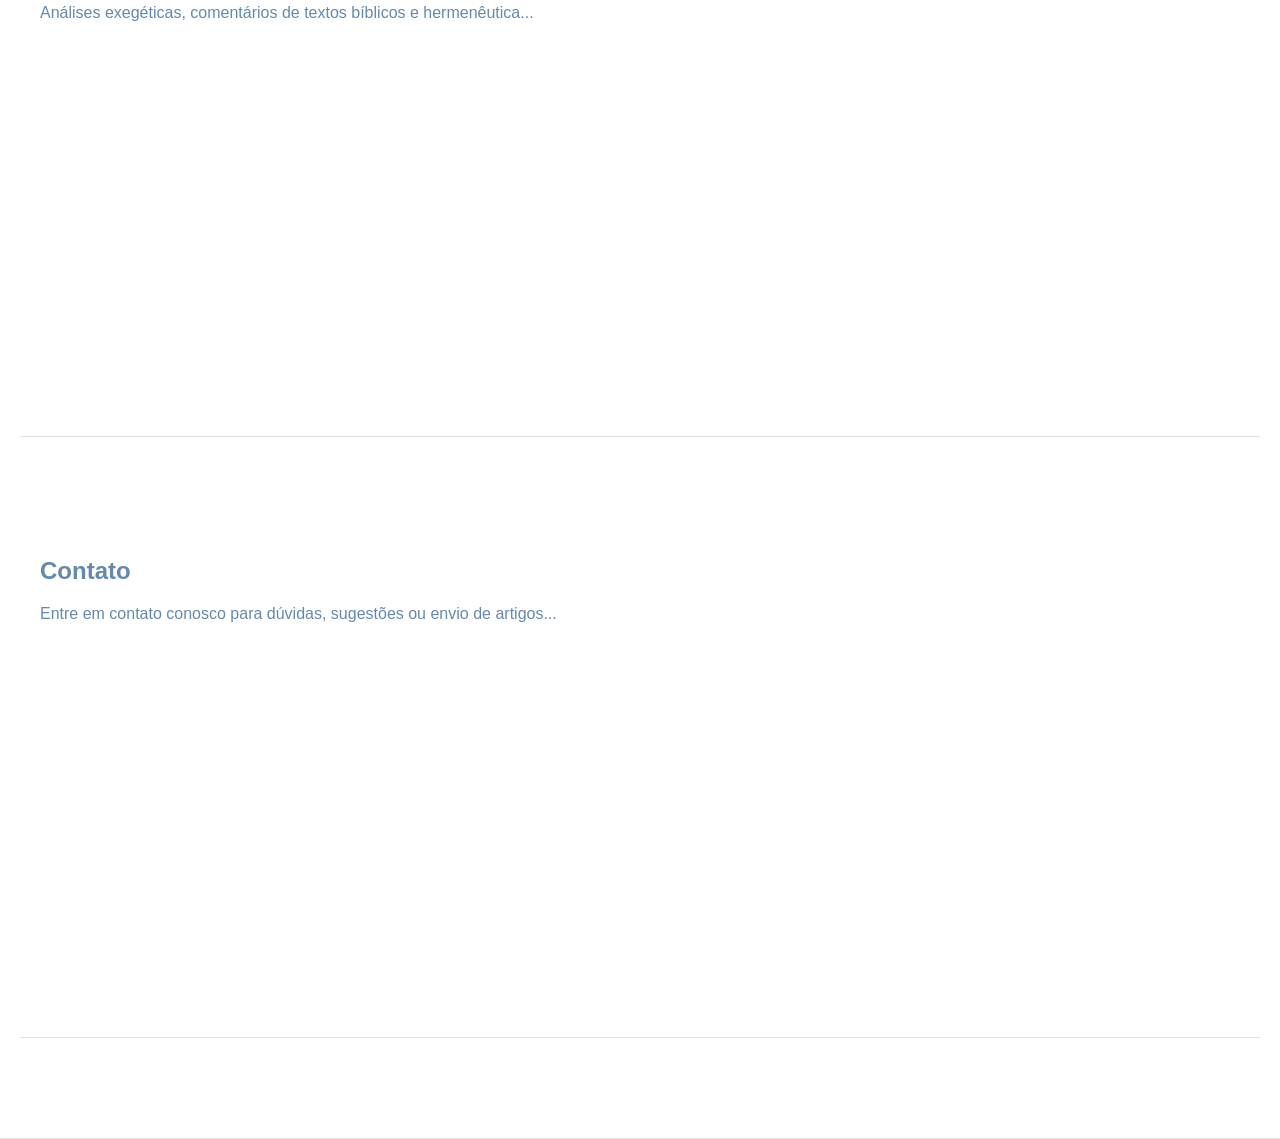
==== commit 787e4266: "Feito" ====
--- a/index.html
+++ b/index.html
@@ -81,7 +81,7 @@
 
     <div class="timeline-ponto"></div>
 
-   <a href="historia/igreja-apostolica.html" class="timeline-card-link">
+   <a href="igreja-apostolica.html" class="timeline-card-link">
 
         <div class="timeline-conteudo">
 
@@ -111,83 +111,72 @@
   <!-- MARCO 2: ERA PATRÍSTICA -->
   <div class="timeline-item">
     <div class="timeline-ponto"></div>
-    <a href="era-patristica.html" class="timeline-card-link">
+   <a href="igreja-primitiva.html" class="timeline-card-link">
       <div class="timeline-conteudo">
        
         <h1>Igreja Primitiva (c. 100–313)</h1>
-        <h3>Marco: Perseguições do Império Romano.</h3>
-        <p>
-            <ul>
-                <li>Expansão do cristianismo pelo Império Romano.</li>
-                <li>Atuação dos primeiros Padres da Igreja.</li>
-                <li>Desenvolvimento da organização eclesiástica.</li>
-                <li>Perseguições contra os cristãos.</li>
-                <li>Formação e defesa das primeiras formulações da fé cristã.</li>
-            </ul>
-        </p>
+<h3>Marco: Perseguições do Império Romano.</h3>
+
+<ul>
+    <li>Expansão do cristianismo pelo Império Romano.</li>
+    <li>Atuação dos primeiros Padres da Igreja.</li>
+    <li>Desenvolvimento da organização eclesiástica.</li>
+    <li>Perseguições contra os cristãos.</li>
+    <li>Formação e defesa das primeiras formulações da fé cristã.</li>
+</ul>
         <span class="leia-mais">Ler conteúdo completo &rarr;</span>
       </div>
     </a>
   </div>
 
   <!-- MARCO 3: IDADE MÉDIA -->
-  <div class="timeline-item">
-    <div class="timeline-ponto"></div>
+
+  <!-- MARCO 4: REFORMA PROTESTANTE -->
+ <!-- PERÍODO 4: IDADE MÉDIA -->
+<div class="timeline-item">
+    <div class="timeline-ponto"></div>
+
     <a href="idade-media.html" class="timeline-card-link">
-      <div class="timeline-conteudo">
-       
-        <h1>3. Igreja Imperial e os Grandes Concílios (313–600)</h1>
-        <h3>Marco: Edito de Milão (313).</h3>
-        <p><ul>
-                <li>Legalização e tolerância ao cristianismo no Império Romano.</li>
-                <li>Concílio de Niceia (325).</li>
-                <li>Desenvolvimento das formulações doutrinárias sobre a Trindade e Cristo.</li>
-                <li>Cristianismo torna-se religião oficial do Império Romano (380–381).</li>
-                <li>Fortalecimento do monasticismo.</li>
-            </ul></p>
-        <span class="leia-mais">Ler conteúdo completo &rarr;</span>
-      </div>
-    </a>
-  </div>
-
-  <!-- MARCO 4: REFORMA PROTESTANTE -->
-  <div class="timeline-item">
-    <div class="timeline-ponto"></div>
-    <a href="reforma-protestante.html" class="timeline-card-link">
-      <div class="timeline-conteudo">
-       
-        <h1>Igreja na Alta Idade Média (600–1054)</h1>
-        <h3>Marco: Expansão do cristianismo pela Europa medieval.</h3>
-       <p><ul>
-                <li>Fortalecimento do papado no Ocidente.</li>
-                <li>Evangelização de povos germânicos e eslavos.</li>
-                <li>Crescimento dos mosteiros e ordens monásticas.</li>
-                <li>Coroação de Carlos Magno (800).</li>
-                <li>Distanciamento progressivo entre as tradições cristãs do Oriente e do Ocidente.</li>
-            </ul></p>
-        <span class="leia-mais">Ler conteúdo completo &rarr;</span>
-      </div>
-    </a>
-  </div>
+        <div class="timeline-conteudo">
+            <h1>4. Igreja na Idade Média (600–1500)</h1>
+            <h3>Marco: Consolidação da cristandade medieval.</h3>
+
+            <ul>
+                <li>Expansão do monasticismo.</li>
+                <li>Evangelização dos povos europeus.</li>
+                <li>Grande Cisma do Oriente (1054).</li>
+                <li>Cruzadas e ordens religiosas.</li>
+                <li>Escolástica e nascimento das universidades.</li>
+            </ul>
+
+            <span class="leia-mais">Ler conteúdo completo &rarr;</span>
+        </div>
+    </a>
+</div>
 
   <!-- MARCO 5: GRANDES DESPERTARES E MISSÕES -->
-  <div class="timeline-item">
-    <div class="timeline-ponto"></div>
-    <a href="grandes-despertares.html" class="timeline-card-link">
-      <div class="timeline-conteudo"> 
-        <h1>Igreja na Baixa Idade Média (1054–1517)</h1>
-        <h3>Marco: Cisma entre Oriente e Ocidente (1054).</h3>
-       <p><ul>
-                <li>Consolidação da separação entre Igreja Católica do Ocidente e Igreja Ortodoxa do Oriente.</li>
-                <li>Cruzadas.</li>
-                <li>Desenvolvimento das universidades medievais.</li>
-                <li>Surgimento e expansão de ordens religiosas, como franciscanos e dominicanos.</li>
-                <li>Crises institucionais e movimentos de reforma religiosa.</li>
-            </ul></p>
-        <span class="leia-mais">Ler conteúdo completo &rarr;</span>
-      </div>
-    </a>
-  </div>
+ <!-- PERÍODO: BAIXA IDADE MÉDIA -->
+<div class="timeline-item">
+    <div class="timeline-ponto"></div>
+
+    <a href="baixa-idade-media.html" class="timeline-card-link">
+        <div class="timeline-conteudo">
+            <h1>5. Igreja na Baixa Idade Média (c. 1000–1500)</h1>
+            <h3>Marco: Apogeu e crise da cristandade medieval.</h3>
+
+            <ul>
+                <li>Reforma Gregoriana e fortalecimento do papado.</li>
+                <li>Cruzadas e expansão das ordens militares.</li>
+                <li>Desenvolvimento das universidades e da Escolástica.</li>
+                <li>Cisma do Ocidente (1378–1417).</li>
+                <li>Peste Negra e transformações religiosas e sociais.</li>
+                <li>Concílio de Constança (1414–1418).</li>
+            </ul>
+
+            <span class="leia-mais">Ler conteúdo completo &rarr;</span>
+        </div>
+    </a>
+</div>
 
   <!-- MARCO 6: IGREJA CONTEMPORÂNEA -->
   <div class="timeline-item">
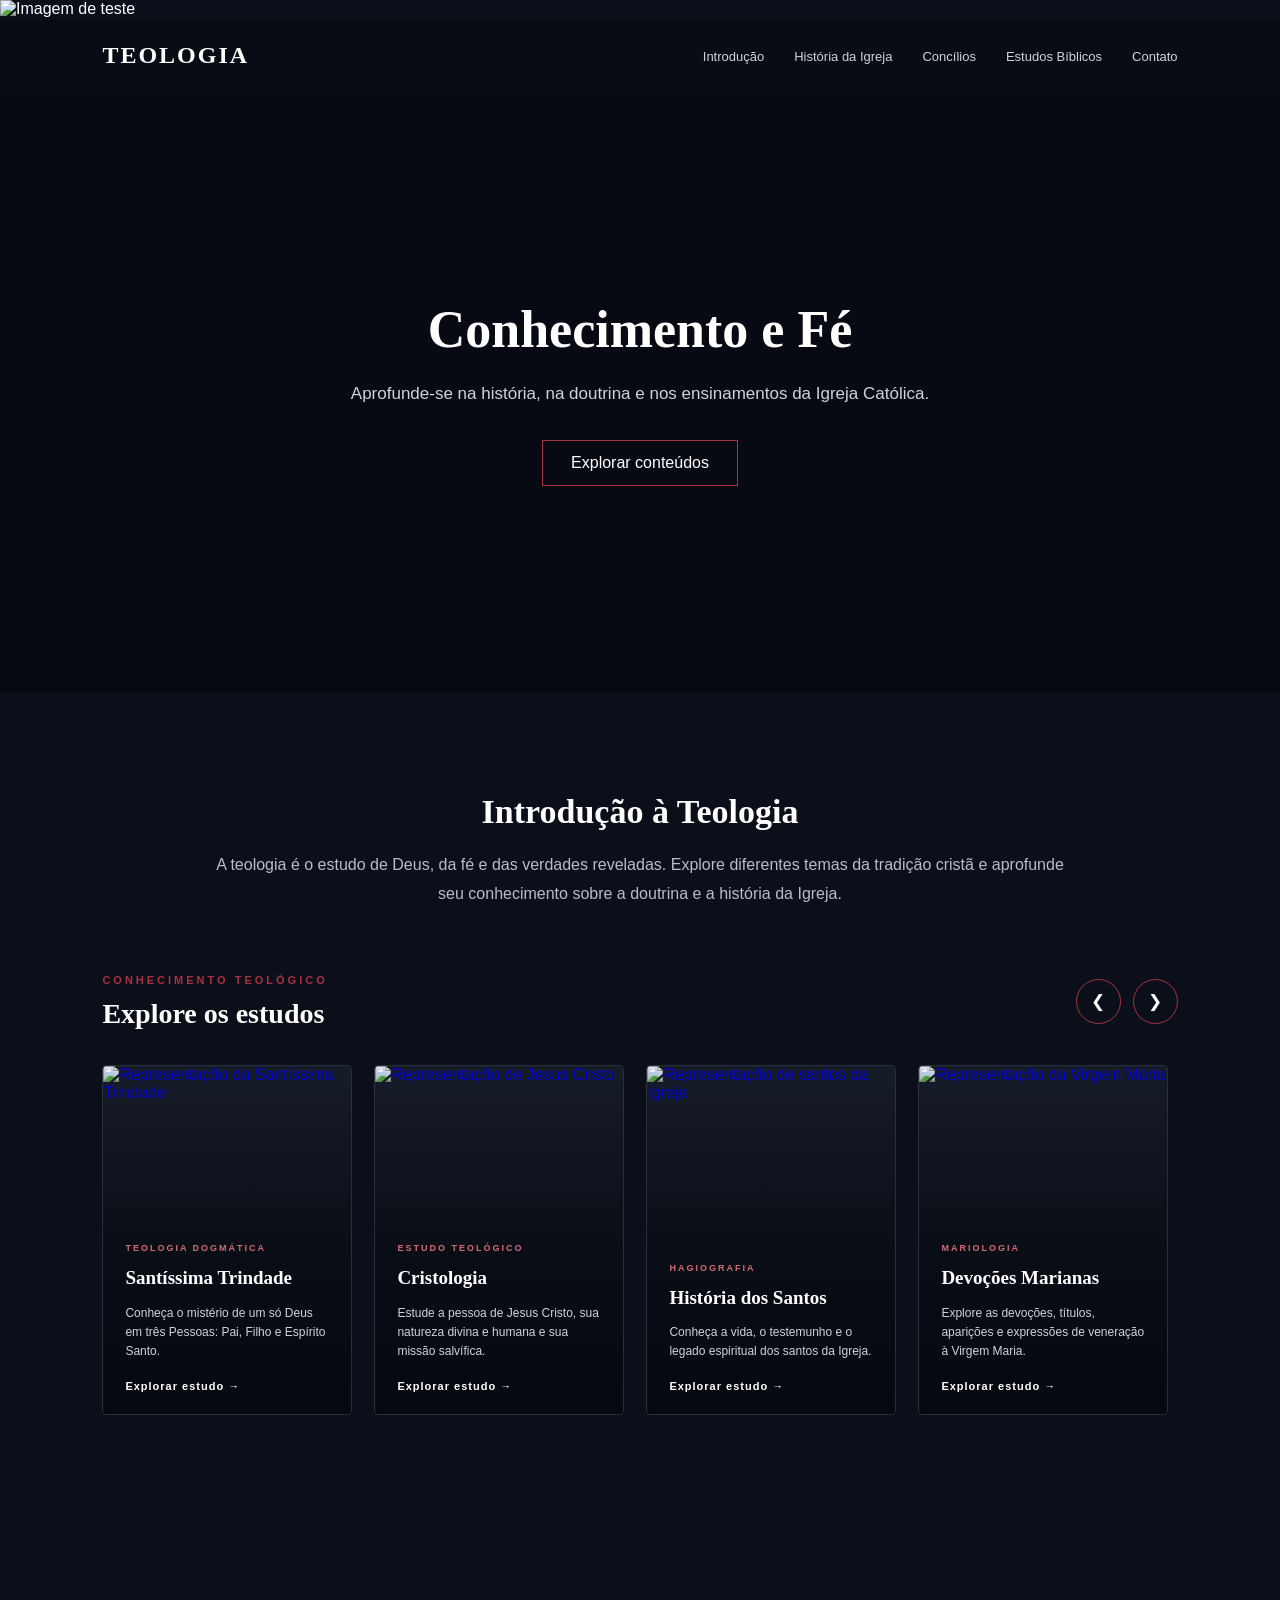
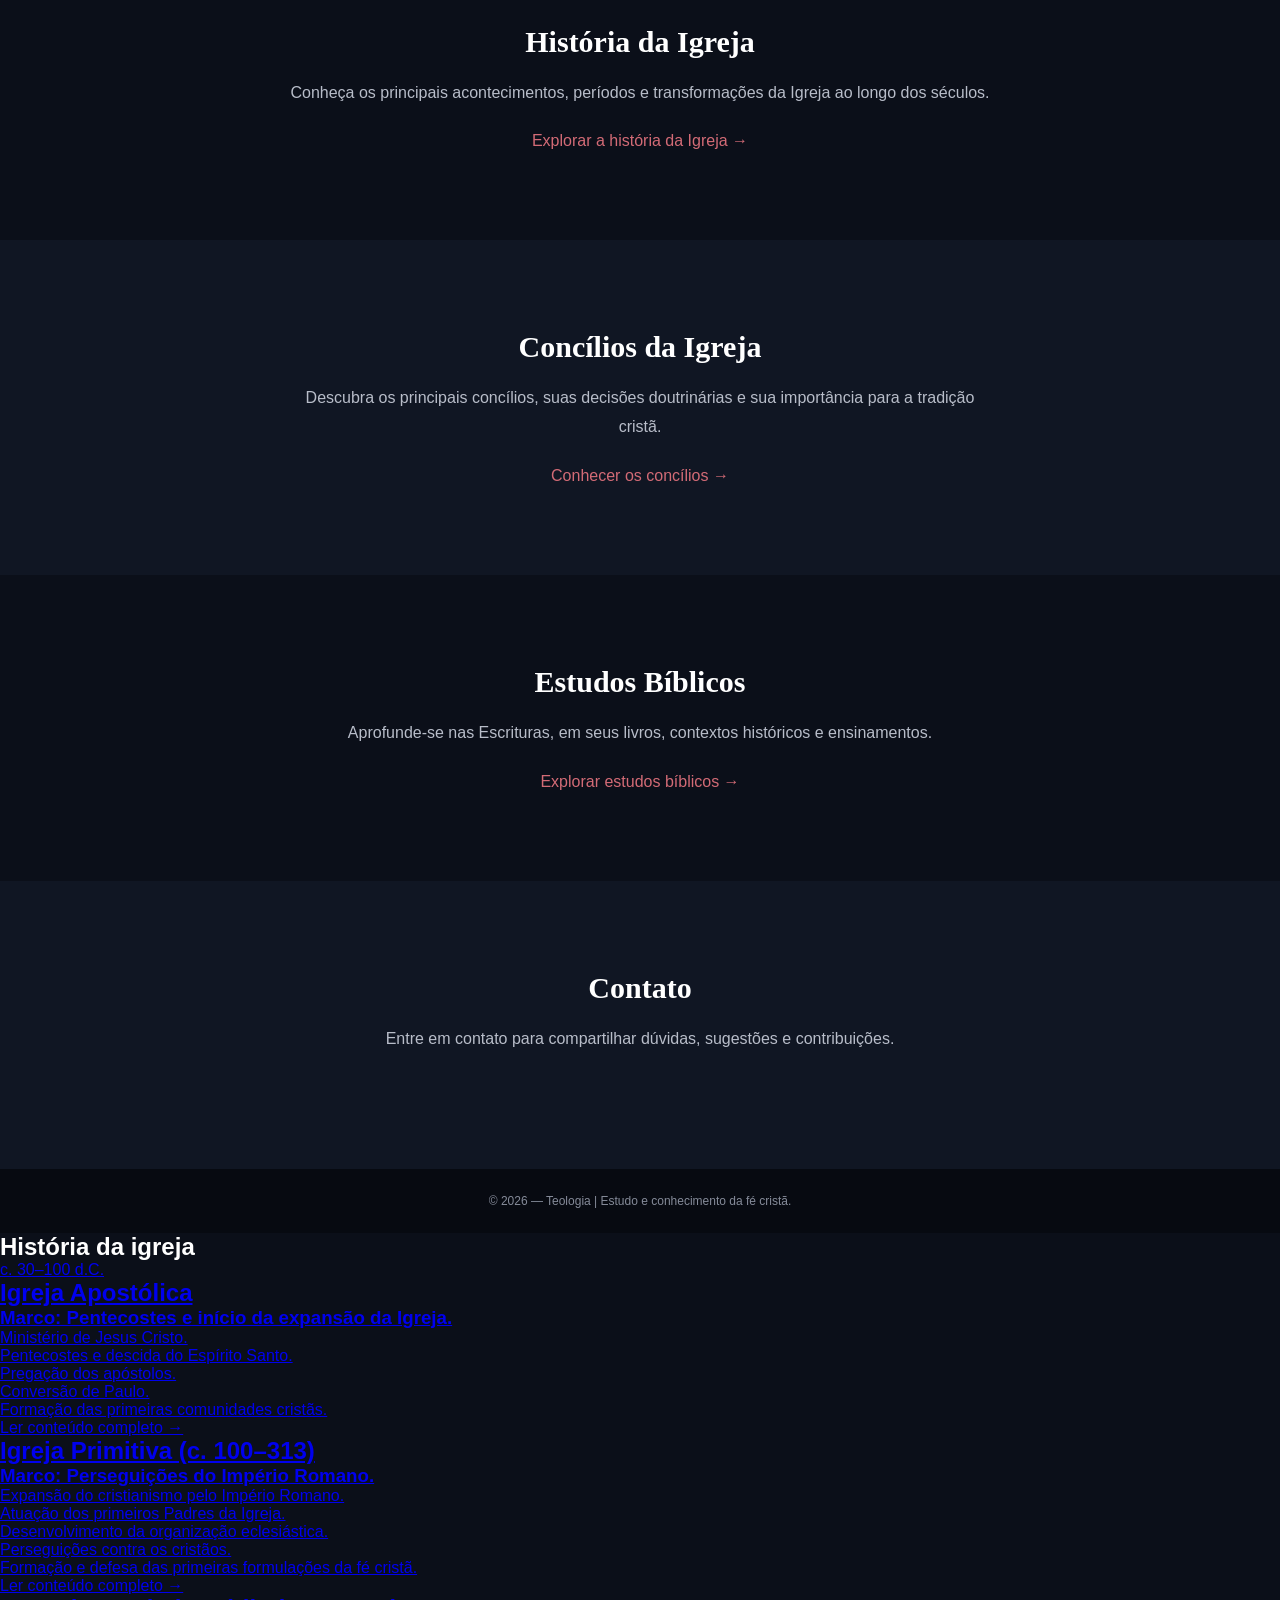
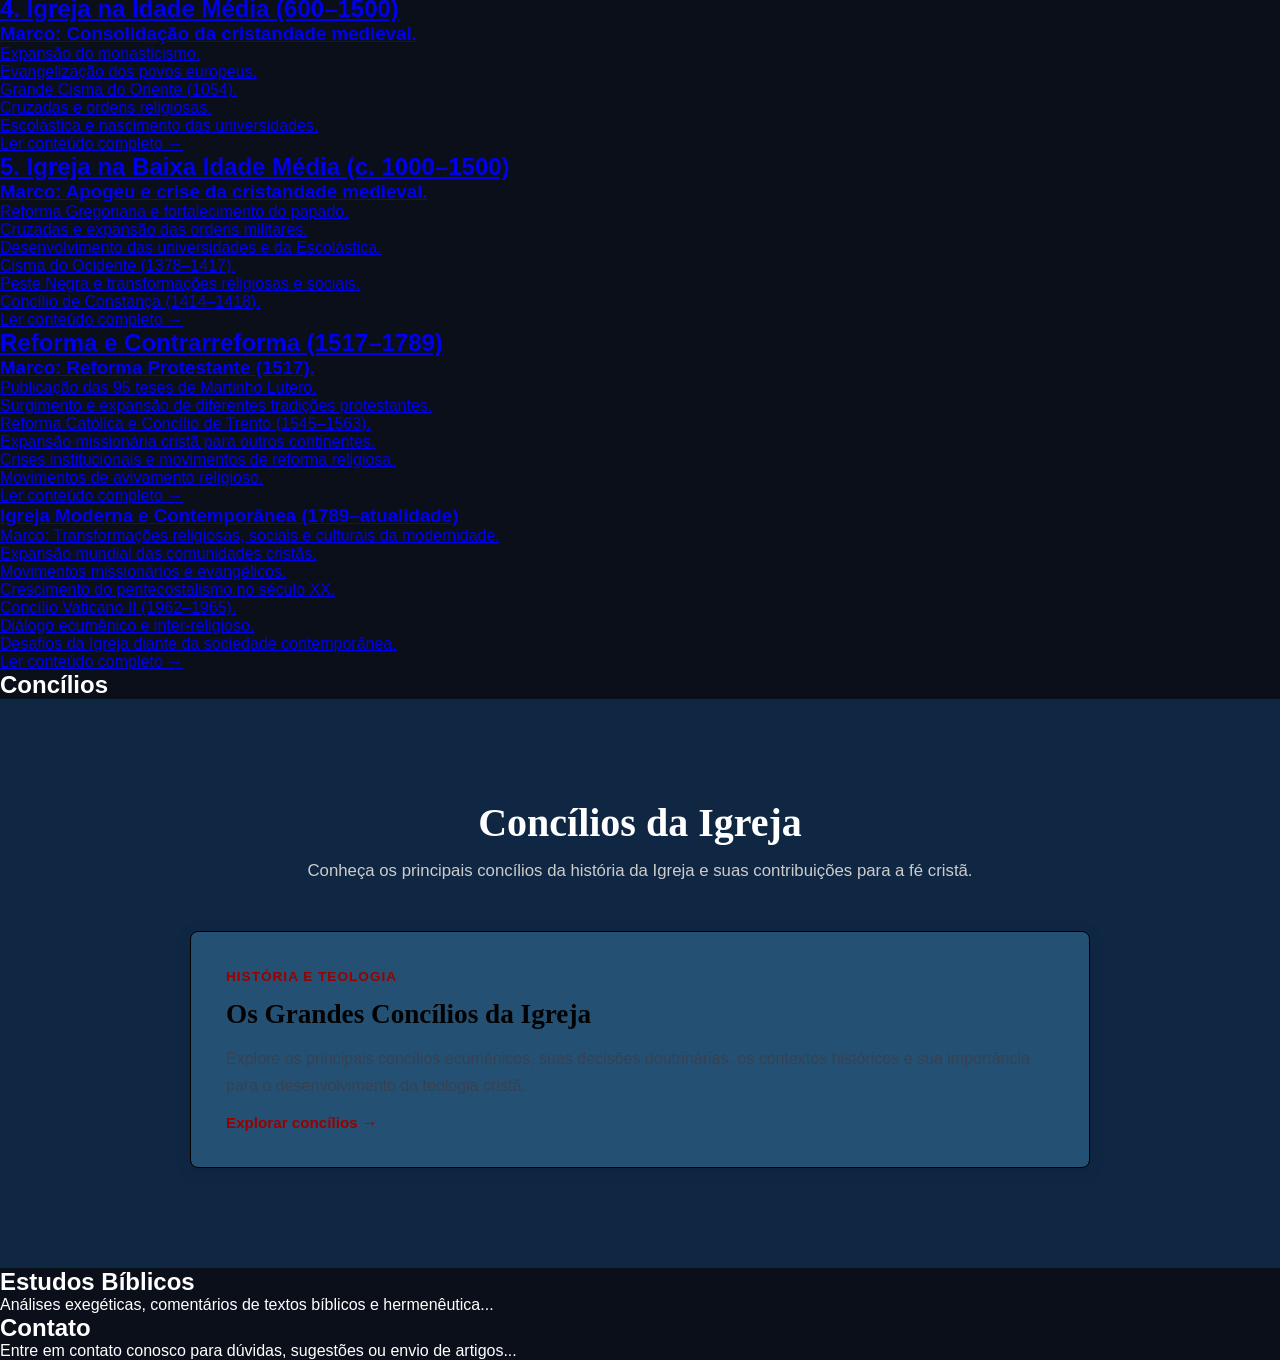
==== commit d865d106: "teologia" ====
--- a/index.html
+++ b/index.html
@@ -1,69 +1,585 @@
 <!DOCTYPE html>
 <html lang="pt-BR">
+
 <head>
-  <meta charset="UTF-8">
-  <meta name="viewport" content="width=device-width, initial-scale=1.0">
-  <title>Site de Teologia</title>
-  <link rel="stylesheet" href="style.css">
-  <a href="concilios.html" class="concilio-card-link"></a>
-
+    <meta charset="UTF-8">
+    <meta name="viewport" content="width=device-width, initial-scale=1.0">
+    <!-- Exemplo de teste com imagem externa -->
+    <img src="https://picsum.photos/300/400" alt="Imagem de teste">
+    <title>Teologia | Estudo da Fé Católica</title>
+
+    <!-- CSS -->
+    <style>
+        * {
+            margin: 0;
+            padding: 0;
+            box-sizing: border-box;
+        }
+
+        html {
+            scroll-behavior: smooth;
+        }
+
+        body {
+            background-color: #0b0f19;
+            color: #ffffff;
+            font-family: Arial, sans-serif;
+        }
+
+        /* MENU */
+        .menu {
+            width: 100%;
+            min-height: 75px;
+            padding: 15px 8%;
+            display: flex;
+            justify-content: space-between;
+            align-items: center;
+            background-color: #080c14;
+            position: relative;
+            z-index: 10;
+        }
+
+        .logo a {
+            color: #ffffff;
+            font-family: Georgia, serif;
+            font-size: 24px;
+            font-weight: bold;
+            letter-spacing: 2px;
+            text-decoration: none;
+        }
+
+        .menu ul {
+            display: flex;
+            list-style: none;
+            gap: 30px;
+        }
+
+        .menu ul li a {
+            color: #d0d3dc;
+            text-decoration: none;
+            font-size: 13px;
+            transition: 0.3s;
+        }
+
+        .menu ul li a:hover {
+            color: #c34b59;
+        }
+
+        /* BANNER */
+        .banner {
+            height: 600px;
+            position: relative;
+            display: flex;
+            align-items: center;
+            justify-content: center;
+            overflow: hidden;
+            text-align: center;
+        }
+
+        .banner video {
+            position: absolute;
+            width: 100%;
+            height: 100%;
+            object-fit: cover;
+            top: 0;
+            left: 0;
+        }
+
+        .banner::after {
+            content: "";
+            position: absolute;
+            inset: 0;
+            background: rgba(5, 8, 15, 0.65);
+        }
+
+        .banner-conteudo {
+            position: relative;
+            z-index: 2;
+            max-width: 750px;
+            padding: 20px;
+        }
+
+        .banner-conteudo h1 {
+            font-family: Georgia, serif;
+            font-size: 52px;
+            margin-bottom: 20px;
+        }
+
+        .banner-conteudo p {
+            color: #d0d3dc;
+            font-size: 17px;
+            line-height: 1.8;
+            margin-bottom: 30px;
+        }
+
+        .banner-botao {
+            display: inline-block;
+            padding: 13px 28px;
+            border: 1px solid #a83240;
+            color: #ffffff;
+            text-decoration: none;
+            transition: 0.3s;
+        }
+
+        .banner-botao:hover {
+            background-color: #a83240;
+        }
+
+        /* INTRODUÇÃO */
+        .secao-introducao {
+            padding: 100px 8%;
+            background-color: #0b0f19;
+            color: #ffffff;
+        }
+
+        .introducao-texto {
+            max-width: 850px;
+            margin: 0 auto 65px;
+            text-align: center;
+        }
+
+        .introducao-texto h2 {
+            font-family: Georgia, serif;
+            font-size: 34px;
+            margin-bottom: 20px;
+        }
+
+        .introducao-texto p {
+            color: #b8bdc9;
+            font-size: 16px;
+            line-height: 1.8;
+        }
+
+        /* CABEÇALHO DO CARROSSEL */
+        .introducao-carrossel {
+            width: 100%;
+            max-width: 1250px;
+            margin: auto;
+        }
+
+        .carrossel-cabecalho {
+            display: flex;
+            align-items: center;
+            justify-content: space-between;
+            margin-bottom: 30px;
+            gap: 20px;
+        }
+
+        .subtitulo-carrossel {
+            display: block;
+            color: #a83240;
+            font-size: 11px;
+            font-weight: bold;
+            letter-spacing: 3px;
+            margin-bottom: 12px;
+        }
+
+        .carrossel-cabecalho h2 {
+            font-family: Georgia, serif;
+            font-size: 28px;
+            color: #ffffff;
+        }
+
+        /* CONTROLES */
+        .carrossel-controles {
+            display: flex;
+            gap: 12px;
+        }
+
+        .controle-carrossel {
+            width: 45px;
+            height: 45px;
+            border: 1px solid #a83240;
+            border-radius: 50%;
+            background: transparent;
+            color: #ffffff;
+            font-size: 17px;
+            cursor: pointer;
+            transition: 0.3s;
+        }
+
+        .controle-carrossel:hover {
+            background-color: #a83240;
+            transform: scale(1.08);
+        }
+
+        /* CARROSSEL */
+        .carrossel-container {
+            display: flex;
+            gap: 22px;
+            overflow-x: auto;
+            scroll-behavior: smooth;
+            scroll-snap-type: x mandatory;
+            padding: 5px 2px 20px;
+            scrollbar-width: none;
+            -ms-overflow-style: none;
+        }
+
+        .carrossel-container::-webkit-scrollbar {
+            display: none;
+        }
+
+        /* CARDS */
+        .card-teologia {
+            position: relative;
+            flex: 0 0 250px;
+            height: 350px;
+            display: block;
+            overflow: hidden;
+            border-radius: 5px;
+            scroll-snap-align: start;
+            text-decoration: none;
+            background-color: #171d2a;
+            border: 1px solid rgba(255, 255, 255, 0.08);
+            transition: transform 0.35s ease, border-color 0.35s ease;
+        }
+
+        .card-teologia:hover {
+            transform: translateY(-7px);
+            border-color: #a83240;
+        }
+
+        .card-teologia img {
+            width: 100%;
+            height: 100%;
+            object-fit: cover;
+            display: block;
+            transition: transform 0.6s ease;
+        }
+
+        .card-teologia:hover img {
+            transform: scale(1.08);
+        }
+
+        /* SOBREPOSIÇÃO DOS CARDS */
+        .card-overlay {
+            position: absolute;
+            inset: 0;
+            display: flex;
+            flex-direction: column;
+            justify-content: flex-end;
+            padding: 22px;
+            background: linear-gradient(
+                to top,
+                rgba(5, 8, 15, 0.98) 0%,
+                rgba(5, 8, 15, 0.78) 45%,
+                rgba(5, 8, 15, 0.05) 100%
+            );
+        }
+
+        .card-categoria {
+            color: #d36b76;
+            font-size: 9px;
+            font-weight: bold;
+            letter-spacing: 2px;
+            margin-bottom: 12px;
+        }
+
+        .card-overlay h3 {
+            color: #ffffff;
+            font-family: Georgia, serif;
+            font-size: 19px;
+            margin-bottom: 12px;
+            line-height: 1.4;
+        }
+
+        .card-overlay p {
+            color: #d0d3dc;
+            font-size: 12px;
+            line-height: 1.6;
+            margin-bottom: 18px;
+        }
+
+        .card-link {
+            color: #ffffff;
+            font-size: 11px;
+            font-weight: bold;
+            letter-spacing: 1px;
+            transition: color 0.3s;
+        }
+
+        .card-teologia:hover .card-link {
+            color: #d36b76;
+        }
+
+        /* OUTRAS SEÇÕES */
+        .secao {
+            padding: 90px 8%;
+            background-color: #101623;
+            color: #ffffff;
+            text-align: center;
+        }
+
+        .secao:nth-of-type(even) {
+            background-color: #0b0f19;
+        }
+
+        .secao h2 {
+            font-family: Georgia, serif;
+            font-size: 30px;
+            margin-bottom: 20px;
+        }
+
+        .secao p {
+            max-width: 700px;
+            margin: 0 auto 25px;
+            color: #b8bdc9;
+            line-height: 1.8;
+        }
+
+        .secao a {
+            display: inline-block;
+            color: #d36b76;
+            text-decoration: none;
+            transition: color 0.3s;
+        }
+
+        .secao a:hover {
+            color: #ffffff;
+        }
+
+        /* RODAPÉ */
+        footer {
+            padding: 25px;
+            background-color: #070a11;
+            text-align: center;
+            color: #858b99;
+            font-size: 12px;
+        }
+
+        /* RESPONSIVIDADE */
+        @media (max-width: 768px) {
+            .menu {
+                flex-direction: column;
+                gap: 20px;
+            }
+
+            .menu ul {
+                flex-wrap: wrap;
+                justify-content: center;
+                gap: 15px;
+            }
+
+            .banner {
+                height: 450px;
+            }
+
+            .banner-conteudo h1 {
+                font-size: 36px;
+            }
+
+            .secao-introducao {
+                padding: 70px 5%;
+            }
+
+            .introducao-texto h2 {
+                font-size: 27px;
+            }
+
+            .carrossel-cabecalho h2 {
+                font-size: 22px;
+            }
+
+            .card-teologia {
+                flex-basis: 220px;
+                height: 320px;
+            }
+        }
+
+        @media (max-width: 480px) {
+            .carrossel-cabecalho {
+                align-items: flex-start;
+            }
+
+            .card-teologia {
+                flex-basis: 200px;
+                height: 300px;
+            }
+
+            .controle-carrossel {
+                width: 38px;
+                height: 38px;
+            }
+        }
+    </style>
 </head>
+
 <body>
 
-  <!-- MENU ÂNCORA -->
-  <body>
-
-  <!-- MENU ÂNCORA (Fixo no topo) -->
-  <!-- MENU ÂNCORA FIXO NO TOPO -->
-<nav class="menu-ancora">
-  <ul>
-      <li>
-          <a href="#introducao">Introdução</a>
-      </li>
-
-      <li>
-          <a href="#historia-da-igreja">História da Igreja</a>
-      </li>
-
-      <li>
-          <a href="#concilios">Concílios</a>
-      </li>
-
-      <li>
-          <a href="#estudos-biblicos">Estudos Bíblicos</a>
-      </li>
-
-      <li>
-          <a href="#contato">Contato</a>
-      </li>
-  </ul>
-</nav>
-
-  <!-- BANNER (Começa logo abaixo, com o vídeo rodando e o menu flutuando por cima) -->
-  <header class="banner-versiculo">
-    <video autoplay loop muted playsinline class="video-bg">
-      <source src="videos/10915129-hd_3840_2160_30fps.mp4" type="video/mp4">
-      Seu navegador não suporta vídeos em HTML5.
-    </video>
-
-    <div class="banner-overlay">
-      <div class="banner-conteudo">
-        <h1>"No princípio, criou Deus os céus e a terra."</h1>
-        <span class="referencia">Gênesis 1:1</span>
-      </div>
-    </div>
-  </header>
-
-  <!-- SEÇÕES SEGUINTES... -->
-</header>
-<!-- CONTEÚDO DAS SEÇÕES... -->
-
-  <!-- CONTEÚDO DAS SEÇÕES -->
-  <main>
-    <section id="introducao">
-      <h2>Introdução à Teologia</h2>
-      <p>Bem-vindo ao nosso portal dedicado ao estudo da Teologia e das Escrituras...</p>
-    </section>
+    <!-- MENU -->
+    <nav class="menu">
+        <div class="logo">
+            <a href="index.html">TEOLOGIA</a>
+        </div>
+        <ul>
+            <li><a href="#introducao">Introdução</a></li>
+            <li><a href="#historia">História da Igreja</a></li>
+            <li><a href="#concilios">Concílios</a></li>
+            <li><a href="#estudos">Estudos Bíblicos</a></li>
+            <li><a href="#contato">Contato</a></li>
+        </ul>
+    </nav>
+
+    <!-- BANNER -->
+    <header class="banner">
+        <video autoplay muted loop playsinline>
+            <source src="videos/10915129-hd_3840_2160_30fps.mp4" type="video/mp4">
+        </video>
+        <div class="banner-conteudo">
+            <h1>Conhecimento e Fé</h1>
+            <p>Aprofunde-se na história, na doutrina e nos ensinamentos da Igreja Católica.</p>
+            <a href="#introducao" class="banner-botao">Explorar conteúdos</a>
+        </div>
+    </header>
+
+    <main>
+        <!-- INTRODUÇÃO -->
+        <section id="introducao" class="secao-introducao">
+            <div class="introducao-texto">
+                <h2>Introdução à Teologia</h2>
+                <p>A teologia é o estudo de Deus, da fé e das verdades reveladas. Explore diferentes temas da tradição cristã e aprofunde seu conhecimento sobre a doutrina e a história da Igreja.</p>
+            </div>
+
+            <!-- CARROSSEL -->
+            <div class="introducao-carrossel">
+                <div class="carrossel-cabecalho">
+                    <div>
+                        <span class="subtitulo-carrossel">CONHECIMENTO TEOLÓGICO</span>
+                        <h2>Explore os estudos</h2>
+                    </div>
+                    <div class="carrossel-controles">
+                        <button id="anterior" class="controle-carrossel" aria-label="Ver conteúdos anteriores">&#10094;</button>
+                        <button id="proximo" class="controle-carrossel" aria-label="Ver próximos conteúdos">&#10095;</button>
+                    </div>
+                </div>
+
+                <div class="carrossel-container" id="carrossel">
+                    <!-- CARD 1 -->
+                    <a href="santissima-trindade.html" class="card-teologia">
+                        <img src="img/santissima-trindade.jpg" alt="Representação da Santíssima Trindade">
+                        <div class="card-overlay">
+                            <span class="card-categoria">TEOLOGIA DOGMÁTICA</span>
+                            <h3>Santíssima Trindade</h3>
+                            <p>Conheça o mistério de um só Deus em três Pessoas: Pai, Filho e Espírito Santo.</p>
+                            <span class="card-link">Explorar estudo →</span>
+                        </div>
+                    </a>
+
+                    <!-- CARD 2 -->
+                    <a href="cristologia.html" class="card-teologia">
+                        <img src="img/cristologia.jpg" alt="Representação de Jesus Cristo">
+                        <div class="card-overlay">
+                            <span class="card-categoria">ESTUDO TEOLÓGICO</span>
+                            <h3>Cristologia</h3>
+                            <p>Estude a pessoa de Jesus Cristo, sua natureza divina e humana e sua missão salvífica.</p>
+                            <span class="card-link">Explorar estudo →</span>
+                        </div>
+                    </a>
+
+                    <!-- CARD 3 -->
+                    <a href="historia-dos-santos.html" class="card-teologia">
+                        <img src="img/historia-santos.jpg" alt="Representação de santos da Igreja">
+                        <div class="card-overlay">
+                            <span class="card-categoria">HAGIOGRAFIA</span>
+                            <h3>História dos Santos</h3>
+                            <p>Conheça a vida, o testemunho e o legado espiritual dos santos da Igreja.</p>
+                            <span class="card-link">Explorar estudo →</span>
+                        </div>
+                    </a>
+
+                    <!-- CARD 4 -->
+                    <a href="devocoes-marianas.html" class="card-teologia">
+                        <img src="img/devocoes-marianas.jpg" alt="Representação da Virgem Maria">
+                        <div class="card-overlay">
+                            <span class="card-categoria">MARIOLOGIA</span>
+                            <h3>Devoções Marianas</h3>
+                            <p>Explore as devoções, títulos, aparições e expressões de veneração à Virgem Maria.</p>
+                            <span class="card-link">Explorar estudo →</span>
+                        </div>
+                    </a>
+
+                    <!-- CARD 5 -->
+                    <a href="livros-deuterocanonicos.html" class="card-teologia">
+                        <img src="img/livros-deuterocanonicos.jpg" alt="Bíblia aberta">
+                        <div class="card-overlay">
+                            <span class="card-categoria">ESTUDOS BÍBLICOS</span>
+                            <h3>Livros Deuterocanônicos</h3>
+                            <p>Conheça os livros deuterocanônicos, sua origem, conteúdo e importância na tradição católica.</p>
+                            <span class="card-link">Explorar estudo →</span>
+                        </div>
+                    </a>
+                </div>
+            </div>
+        </section>
+
+        <!-- OUTRAS SEÇÕES -->
+        <section id="historia" class="secao">
+            <h2>História da Igreja</h2>
+            <p>Conheça os principais acontecimentos, períodos e transformações da Igreja ao longo dos séculos.</p>
+            <a href="historia/igreja-apostolica.html">Explorar a história da Igreja →</a>
+        </section>
+
+        <section id="concilios" class="secao">
+            <h2>Concílios da Igreja</h2>
+            <p>Descubra os principais concílios, suas decisões doutrinárias e sua importância para a tradição cristã.</p>
+            <a href="concilios.html">Conhecer os concílios →</a>
+        </section>
+
+        <section id="estudos" class="secao">
+            <h2>Estudos Bíblicos</h2>
+            <p>Aprofunde-se nas Escrituras, em seus livros, contextos históricos e ensinamentos.</p>
+            <a href="estudos-biblicos.html">Explorar estudos bíblicos →</a>
+        </section>
+
+        <section id="contato" class="secao">
+            <h2>Contato</h2>
+            <p>Entre em contato para compartilhar dúvidas, sugestões e contribuições.</p>
+        </section>
+    </main>
+
+    <!-- RODAPÉ -->
+    <footer>
+        <p>© 2026 — Teologia | Estudo e conhecimento da fé cristã.</p>
+    </footer>
+
+    <!-- JAVASCRIPT -->
+    <script>
+        document.addEventListener("DOMContentLoaded", function () {
+            const carrossel = document.getElementById("carrossel");
+            const botaoAnterior = document.getElementById("anterior");
+            const botaoProximo = document.getElementById("proximo");
+
+            if (!carrossel || !botaoAnterior || !botaoProximo) {
+                return;
+            }
+
+            function calcularDistancia() {
+                const card = carrossel.querySelector(".card-teologia");
+                if (!card) {
+                    return 250;
+                }
+                const estilo = window.getComputedStyle(carrossel);
+                const gap = parseFloat(estilo.gap) || 22; // Substituído columnGap por gap
+                return card.getBoundingClientRect().width + gap;
+            }
+
+            botaoProximo.addEventListener("click", function () {
+                carrossel.scrollBy({
+                    left: calcularDistancia(),
+                    behavior: "smooth"
+                });
+            });
+
+            botaoAnterior.addEventListener("click", function () {
+                carrossel.scrollBy({
+                    left: -calcularDistancia(),
+                    behavior: "smooth"
+                });
+            });
+        });
+    </script>
+</body>
+</html>
 
     <section id="historia-da-igreja">
       <h2>História da igreja</h2>
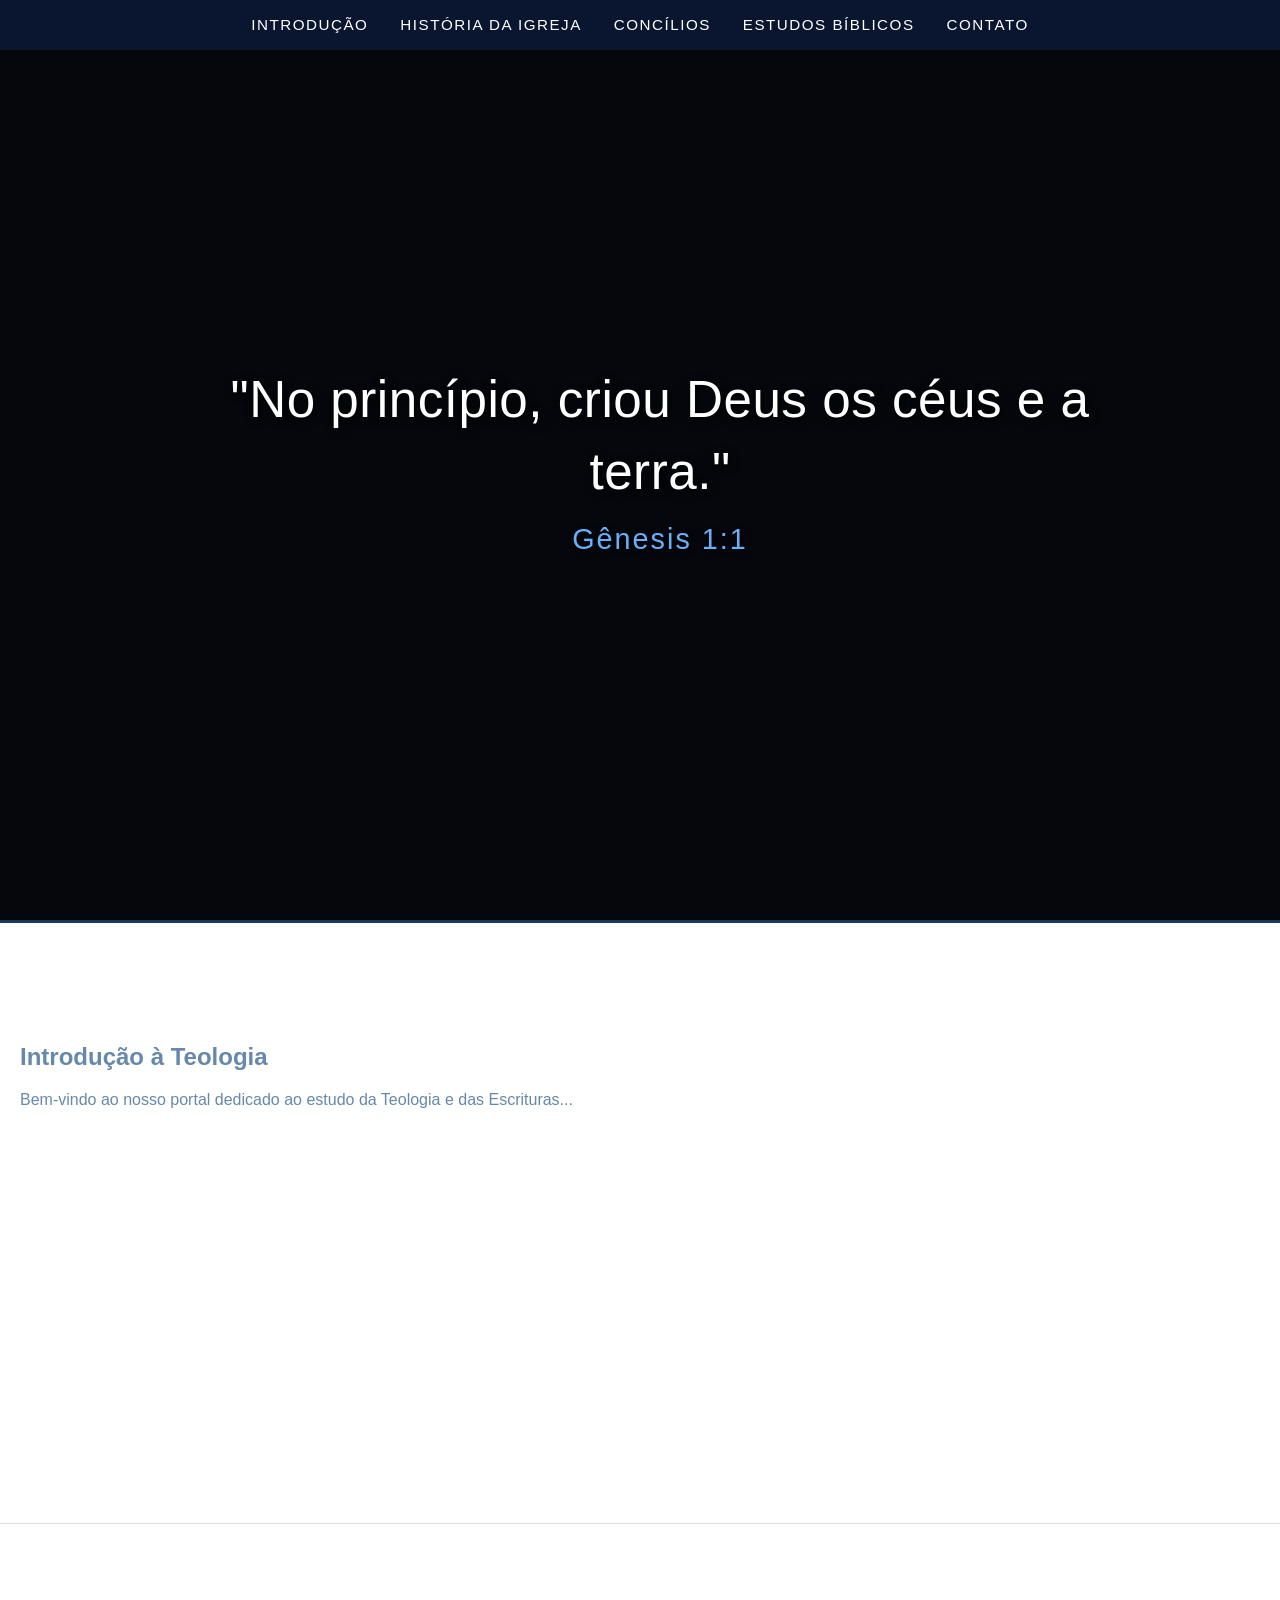
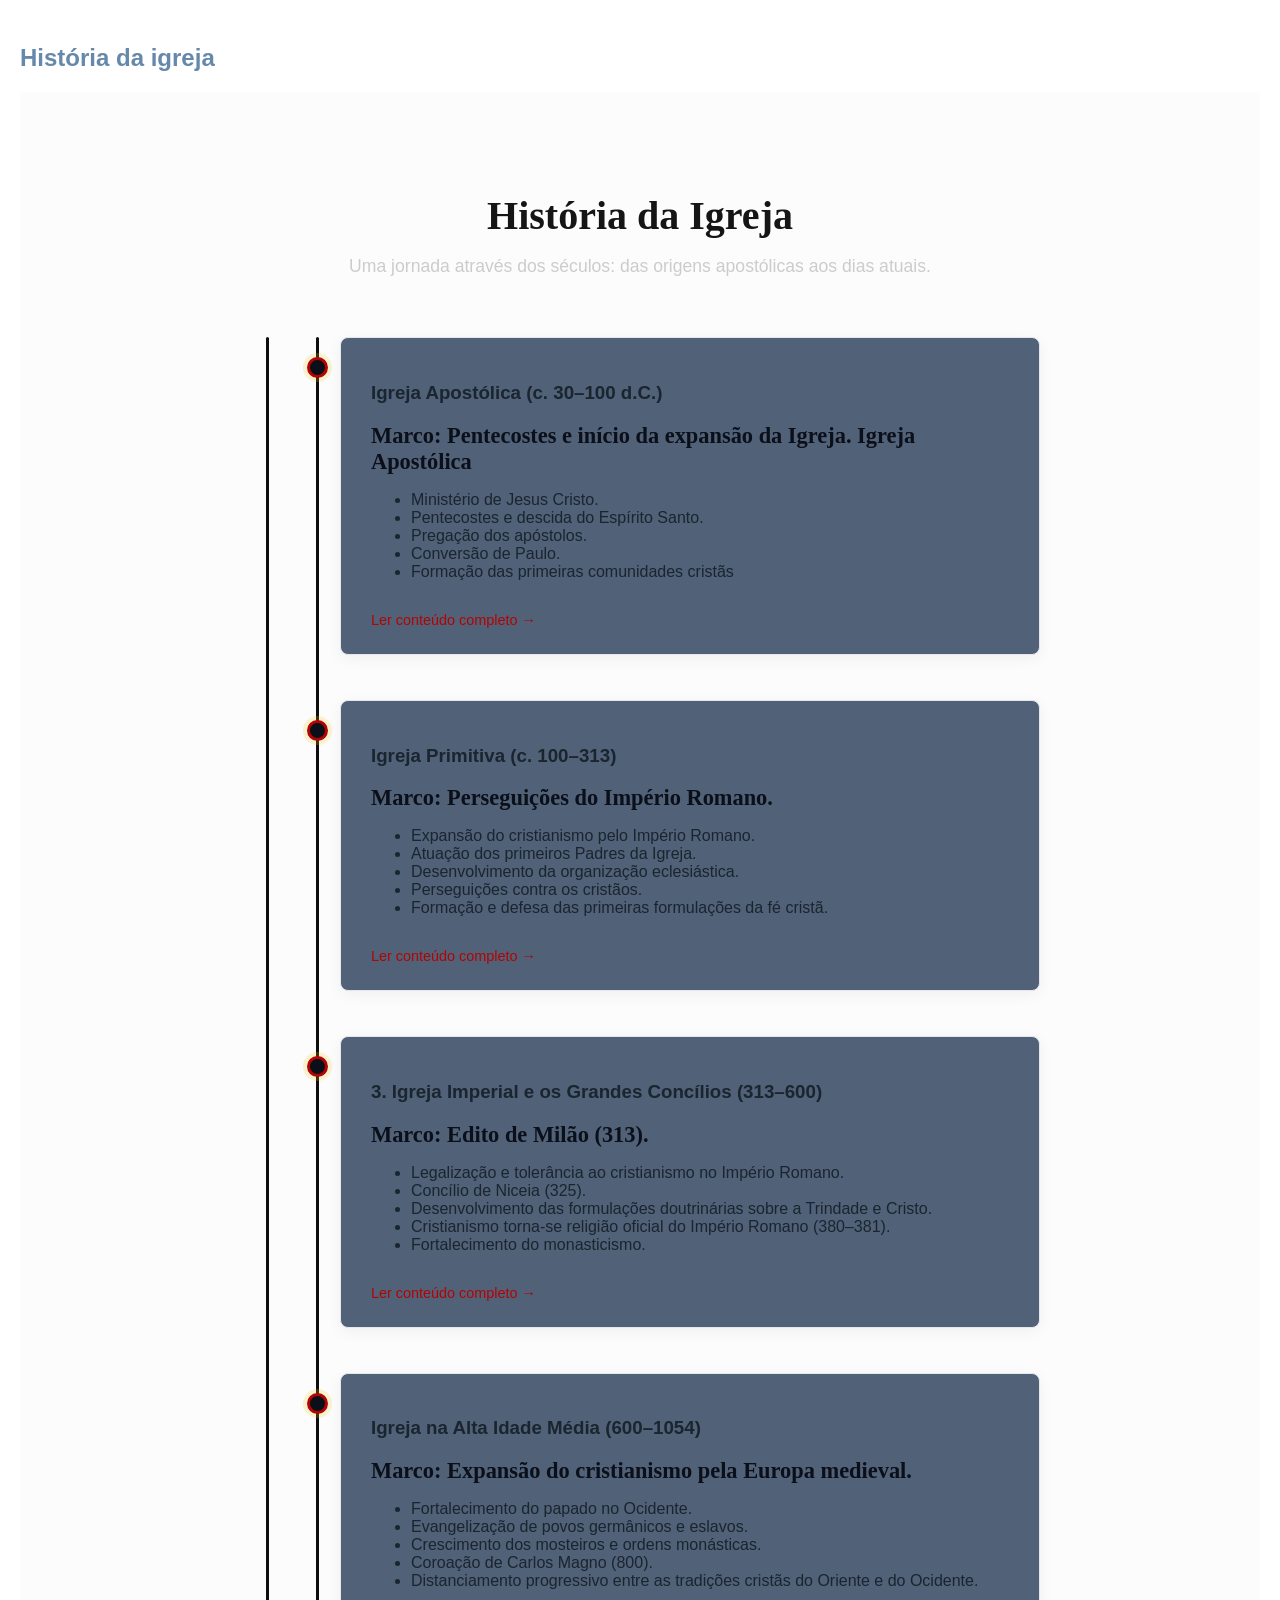
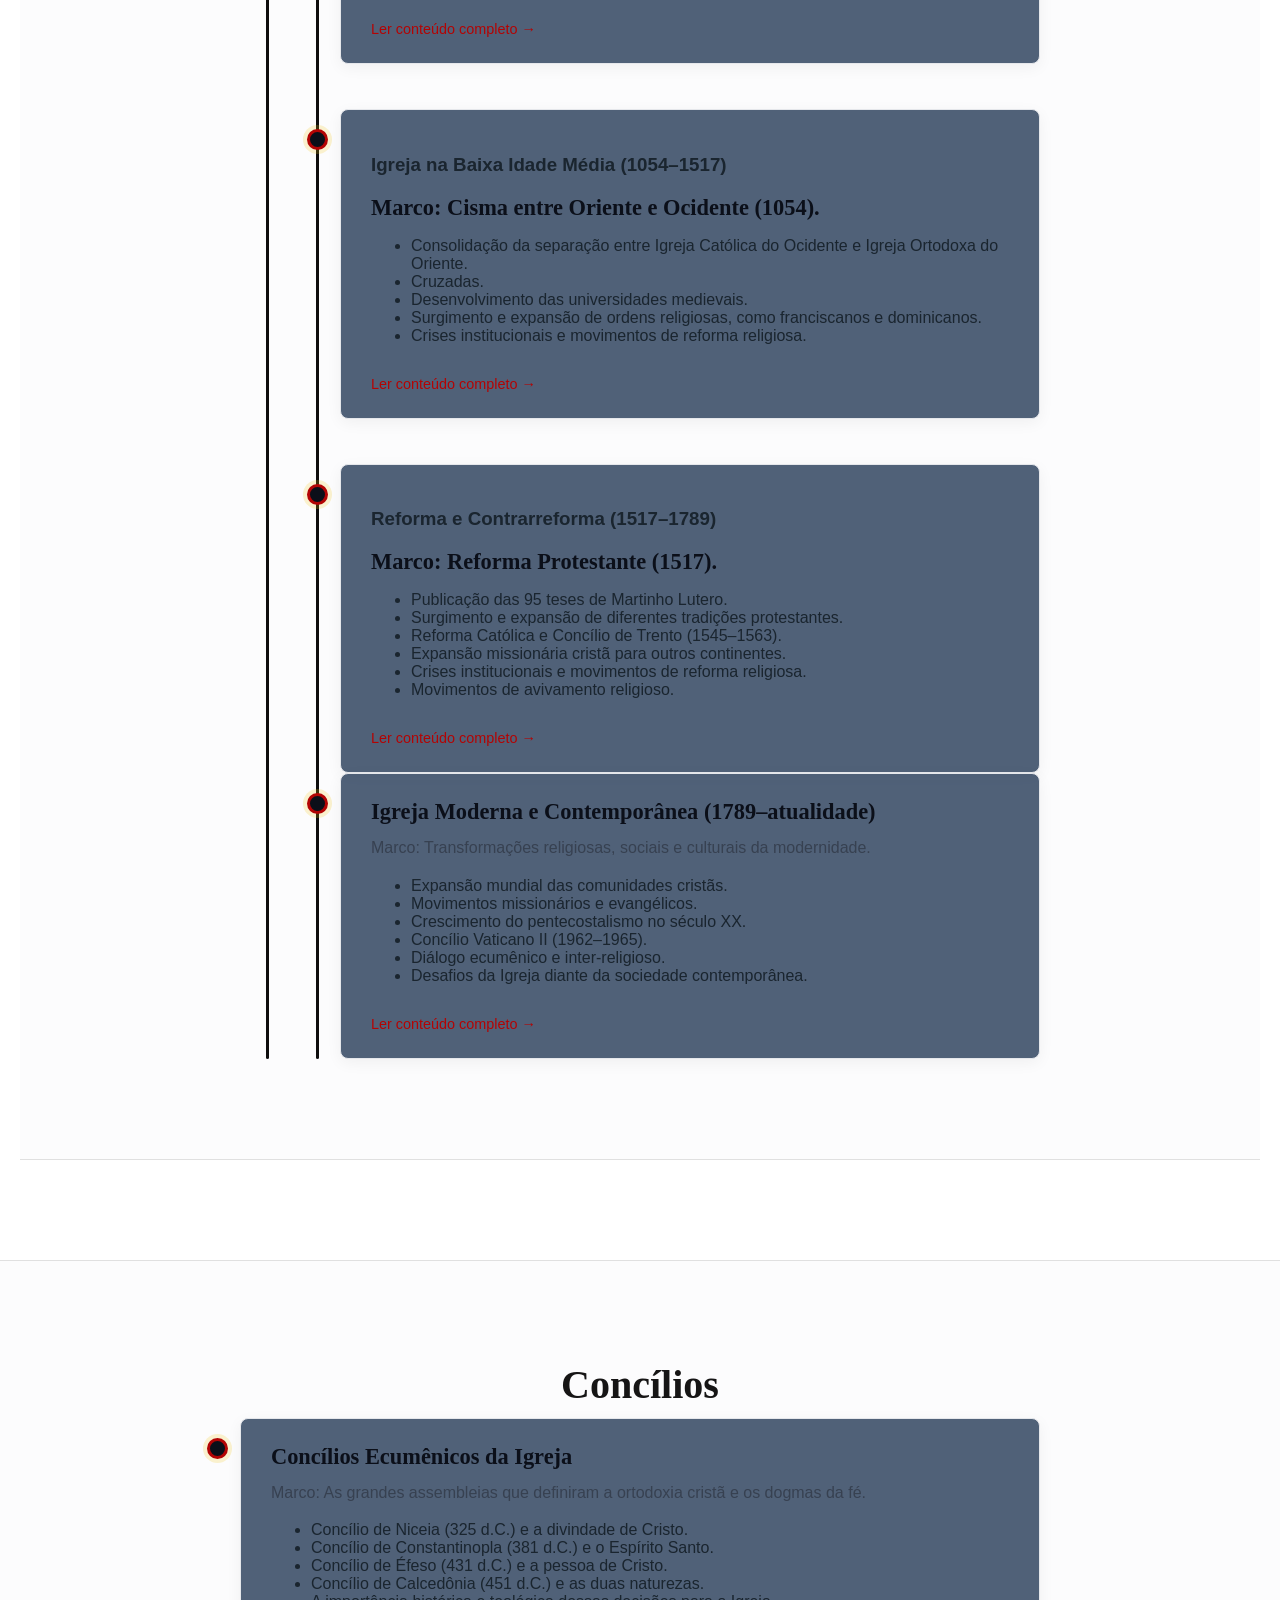
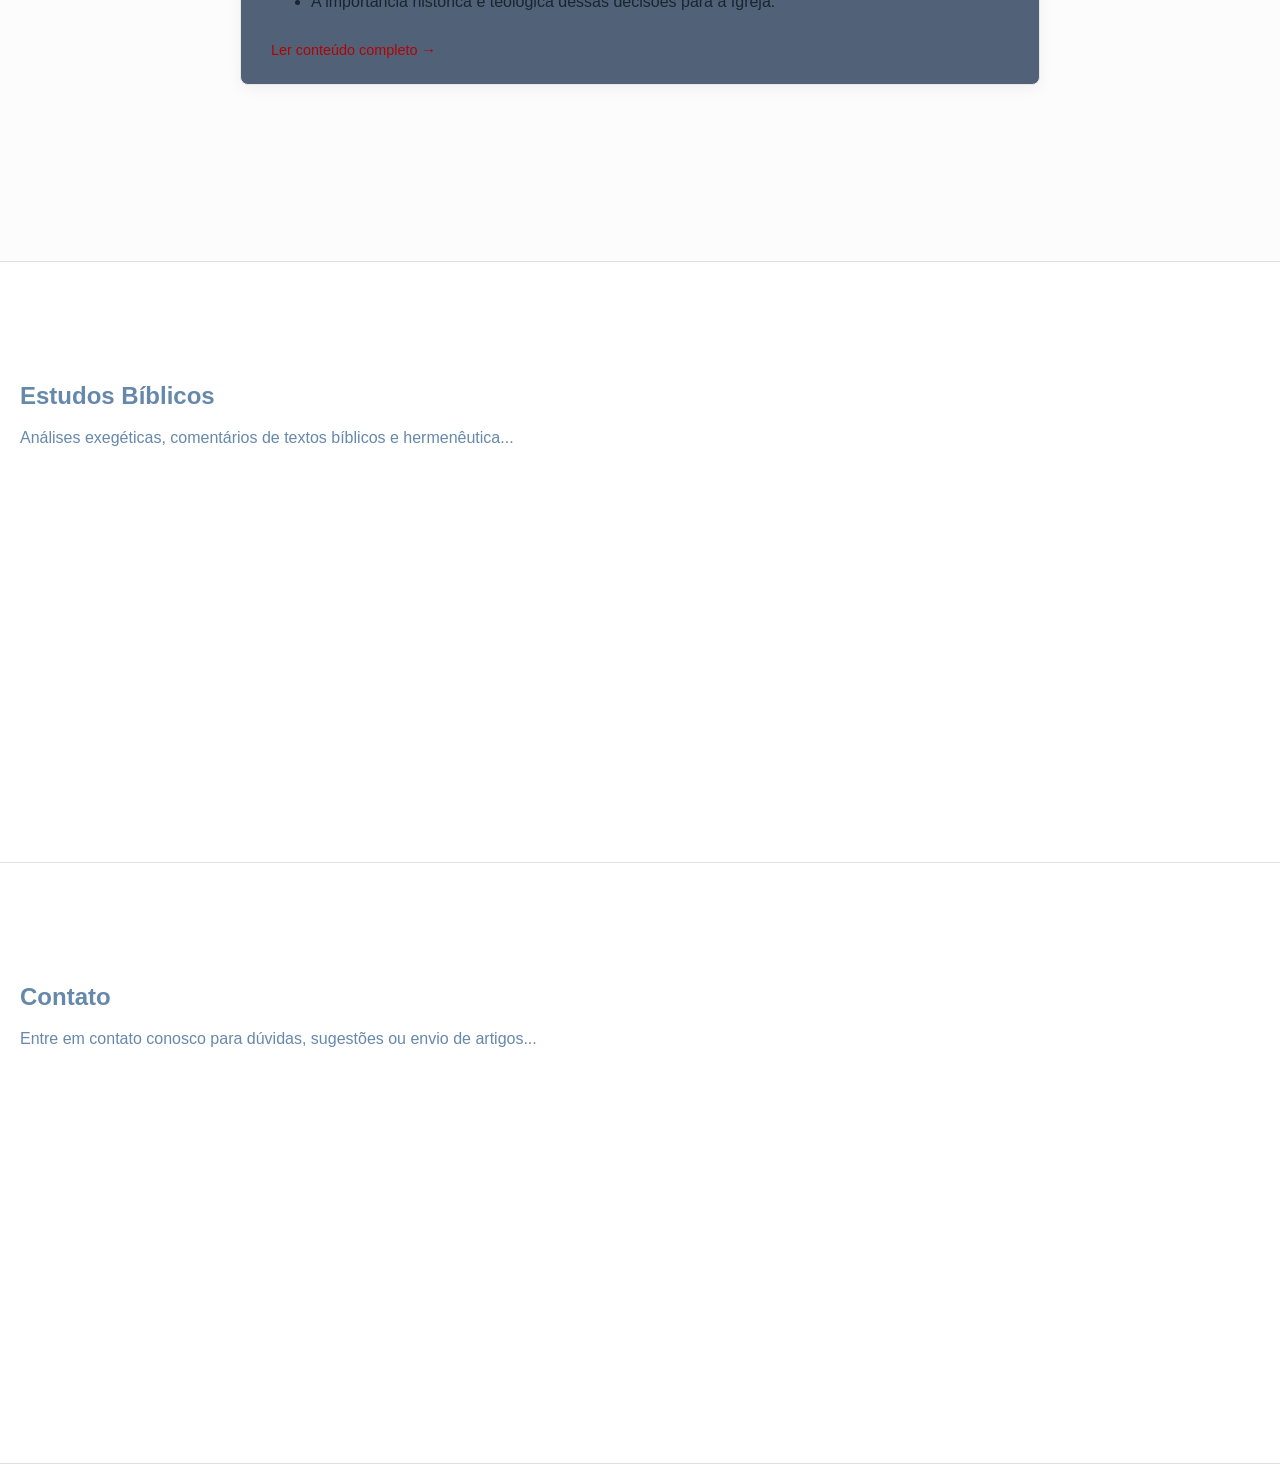
==== commit c3c64b3d: "Atualização do site de teologia" ====
--- a/index.html
+++ b/index.html
@@ -1,698 +1,171 @@
 <!DOCTYPE html>
 <html lang="pt-BR">
-
 <head>
-    <meta charset="UTF-8">
-    <meta name="viewport" content="width=device-width, initial-scale=1.0">
-    <!-- Exemplo de teste com imagem externa -->
-    <img src="https://picsum.photos/300/400" alt="Imagem de teste">
-    <title>Teologia | Estudo da Fé Católica</title>
-
-    <!-- CSS -->
-    <style>
-        * {
-            margin: 0;
-            padding: 0;
-            box-sizing: border-box;
-        }
-
-        html {
-            scroll-behavior: smooth;
-        }
-
-        body {
-            background-color: #0b0f19;
-            color: #ffffff;
-            font-family: Arial, sans-serif;
-        }
-
-        /* MENU */
-        .menu {
-            width: 100%;
-            min-height: 75px;
-            padding: 15px 8%;
-            display: flex;
-            justify-content: space-between;
-            align-items: center;
-            background-color: #080c14;
-            position: relative;
-            z-index: 10;
-        }
-
-        .logo a {
-            color: #ffffff;
-            font-family: Georgia, serif;
-            font-size: 24px;
-            font-weight: bold;
-            letter-spacing: 2px;
-            text-decoration: none;
-        }
-
-        .menu ul {
-            display: flex;
-            list-style: none;
-            gap: 30px;
-        }
-
-        .menu ul li a {
-            color: #d0d3dc;
-            text-decoration: none;
-            font-size: 13px;
-            transition: 0.3s;
-        }
-
-        .menu ul li a:hover {
-            color: #c34b59;
-        }
-
-        /* BANNER */
-        .banner {
-            height: 600px;
-            position: relative;
-            display: flex;
-            align-items: center;
-            justify-content: center;
-            overflow: hidden;
-            text-align: center;
-        }
-
-        .banner video {
-            position: absolute;
-            width: 100%;
-            height: 100%;
-            object-fit: cover;
-            top: 0;
-            left: 0;
-        }
-
-        .banner::after {
-            content: "";
-            position: absolute;
-            inset: 0;
-            background: rgba(5, 8, 15, 0.65);
-        }
-
-        .banner-conteudo {
-            position: relative;
-            z-index: 2;
-            max-width: 750px;
-            padding: 20px;
-        }
-
-        .banner-conteudo h1 {
-            font-family: Georgia, serif;
-            font-size: 52px;
-            margin-bottom: 20px;
-        }
-
-        .banner-conteudo p {
-            color: #d0d3dc;
-            font-size: 17px;
-            line-height: 1.8;
-            margin-bottom: 30px;
-        }
-
-        .banner-botao {
-            display: inline-block;
-            padding: 13px 28px;
-            border: 1px solid #a83240;
-            color: #ffffff;
-            text-decoration: none;
-            transition: 0.3s;
-        }
-
-        .banner-botao:hover {
-            background-color: #a83240;
-        }
-
-        /* INTRODUÇÃO */
-        .secao-introducao {
-            padding: 100px 8%;
-            background-color: #0b0f19;
-            color: #ffffff;
-        }
-
-        .introducao-texto {
-            max-width: 850px;
-            margin: 0 auto 65px;
-            text-align: center;
-        }
-
-        .introducao-texto h2 {
-            font-family: Georgia, serif;
-            font-size: 34px;
-            margin-bottom: 20px;
-        }
-
-        .introducao-texto p {
-            color: #b8bdc9;
-            font-size: 16px;
-            line-height: 1.8;
-        }
-
-        /* CABEÇALHO DO CARROSSEL */
-        .introducao-carrossel {
-            width: 100%;
-            max-width: 1250px;
-            margin: auto;
-        }
-
-        .carrossel-cabecalho {
-            display: flex;
-            align-items: center;
-            justify-content: space-between;
-            margin-bottom: 30px;
-            gap: 20px;
-        }
-
-        .subtitulo-carrossel {
-            display: block;
-            color: #a83240;
-            font-size: 11px;
-            font-weight: bold;
-            letter-spacing: 3px;
-            margin-bottom: 12px;
-        }
-
-        .carrossel-cabecalho h2 {
-            font-family: Georgia, serif;
-            font-size: 28px;
-            color: #ffffff;
-        }
-
-        /* CONTROLES */
-        .carrossel-controles {
-            display: flex;
-            gap: 12px;
-        }
-
-        .controle-carrossel {
-            width: 45px;
-            height: 45px;
-            border: 1px solid #a83240;
-            border-radius: 50%;
-            background: transparent;
-            color: #ffffff;
-            font-size: 17px;
-            cursor: pointer;
-            transition: 0.3s;
-        }
-
-        .controle-carrossel:hover {
-            background-color: #a83240;
-            transform: scale(1.08);
-        }
-
-        /* CARROSSEL */
-        .carrossel-container {
-            display: flex;
-            gap: 22px;
-            overflow-x: auto;
-            scroll-behavior: smooth;
-            scroll-snap-type: x mandatory;
-            padding: 5px 2px 20px;
-            scrollbar-width: none;
-            -ms-overflow-style: none;
-        }
-
-        .carrossel-container::-webkit-scrollbar {
-            display: none;
-        }
-
-        /* CARDS */
-        .card-teologia {
-            position: relative;
-            flex: 0 0 250px;
-            height: 350px;
-            display: block;
-            overflow: hidden;
-            border-radius: 5px;
-            scroll-snap-align: start;
-            text-decoration: none;
-            background-color: #171d2a;
-            border: 1px solid rgba(255, 255, 255, 0.08);
-            transition: transform 0.35s ease, border-color 0.35s ease;
-        }
-
-        .card-teologia:hover {
-            transform: translateY(-7px);
-            border-color: #a83240;
-        }
-
-        .card-teologia img {
-            width: 100%;
-            height: 100%;
-            object-fit: cover;
-            display: block;
-            transition: transform 0.6s ease;
-        }
-
-        .card-teologia:hover img {
-            transform: scale(1.08);
-        }
-
-        /* SOBREPOSIÇÃO DOS CARDS */
-        .card-overlay {
-            position: absolute;
-            inset: 0;
-            display: flex;
-            flex-direction: column;
-            justify-content: flex-end;
-            padding: 22px;
-            background: linear-gradient(
-                to top,
-                rgba(5, 8, 15, 0.98) 0%,
-                rgba(5, 8, 15, 0.78) 45%,
-                rgba(5, 8, 15, 0.05) 100%
-            );
-        }
-
-        .card-categoria {
-            color: #d36b76;
-            font-size: 9px;
-            font-weight: bold;
-            letter-spacing: 2px;
-            margin-bottom: 12px;
-        }
-
-        .card-overlay h3 {
-            color: #ffffff;
-            font-family: Georgia, serif;
-            font-size: 19px;
-            margin-bottom: 12px;
-            line-height: 1.4;
-        }
-
-        .card-overlay p {
-            color: #d0d3dc;
-            font-size: 12px;
-            line-height: 1.6;
-            margin-bottom: 18px;
-        }
-
-        .card-link {
-            color: #ffffff;
-            font-size: 11px;
-            font-weight: bold;
-            letter-spacing: 1px;
-            transition: color 0.3s;
-        }
-
-        .card-teologia:hover .card-link {
-            color: #d36b76;
-        }
-
-        /* OUTRAS SEÇÕES */
-        .secao {
-            padding: 90px 8%;
-            background-color: #101623;
-            color: #ffffff;
-            text-align: center;
-        }
-
-        .secao:nth-of-type(even) {
-            background-color: #0b0f19;
-        }
-
-        .secao h2 {
-            font-family: Georgia, serif;
-            font-size: 30px;
-            margin-bottom: 20px;
-        }
-
-        .secao p {
-            max-width: 700px;
-            margin: 0 auto 25px;
-            color: #b8bdc9;
-            line-height: 1.8;
-        }
-
-        .secao a {
-            display: inline-block;
-            color: #d36b76;
-            text-decoration: none;
-            transition: color 0.3s;
-        }
-
-        .secao a:hover {
-            color: #ffffff;
-        }
-
-        /* RODAPÉ */
-        footer {
-            padding: 25px;
-            background-color: #070a11;
-            text-align: center;
-            color: #858b99;
-            font-size: 12px;
-        }
-
-        /* RESPONSIVIDADE */
-        @media (max-width: 768px) {
-            .menu {
-                flex-direction: column;
-                gap: 20px;
-            }
-
-            .menu ul {
-                flex-wrap: wrap;
-                justify-content: center;
-                gap: 15px;
-            }
-
-            .banner {
-                height: 450px;
-            }
-
-            .banner-conteudo h1 {
-                font-size: 36px;
-            }
-
-            .secao-introducao {
-                padding: 70px 5%;
-            }
-
-            .introducao-texto h2 {
-                font-size: 27px;
-            }
-
-            .carrossel-cabecalho h2 {
-                font-size: 22px;
-            }
-
-            .card-teologia {
-                flex-basis: 220px;
-                height: 320px;
-            }
-        }
-
-        @media (max-width: 480px) {
-            .carrossel-cabecalho {
-                align-items: flex-start;
-            }
-
-            .card-teologia {
-                flex-basis: 200px;
-                height: 300px;
-            }
-
-            .controle-carrossel {
-                width: 38px;
-                height: 38px;
-            }
-        }
-    </style>
+  <meta charset="UTF-8">
+  <meta name="viewport" content="width=device-width, initial-scale=1.0">
+  <title>Site de Teologia</title>
+  <link rel="stylesheet" href="style.css">
 </head>
-
 <body>
 
-    <!-- MENU -->
-    <nav class="menu">
-        <div class="logo">
-            <a href="index.html">TEOLOGIA</a>
-        </div>
-        <ul>
-            <li><a href="#introducao">Introdução</a></li>
-            <li><a href="#historia">História da Igreja</a></li>
-            <li><a href="#concilios">Concílios</a></li>
-            <li><a href="#estudos">Estudos Bíblicos</a></li>
-            <li><a href="#contato">Contato</a></li>
-        </ul>
-    </nav>
-
-    <!-- BANNER -->
-    <header class="banner">
-        <video autoplay muted loop playsinline>
-            <source src="videos/10915129-hd_3840_2160_30fps.mp4" type="video/mp4">
-        </video>
-        <div class="banner-conteudo">
-            <h1>Conhecimento e Fé</h1>
-            <p>Aprofunde-se na história, na doutrina e nos ensinamentos da Igreja Católica.</p>
-            <a href="#introducao" class="banner-botao">Explorar conteúdos</a>
-        </div>
-    </header>
-
-    <main>
-        <!-- INTRODUÇÃO -->
-        <section id="introducao" class="secao-introducao">
-            <div class="introducao-texto">
-                <h2>Introdução à Teologia</h2>
-                <p>A teologia é o estudo de Deus, da fé e das verdades reveladas. Explore diferentes temas da tradição cristã e aprofunde seu conhecimento sobre a doutrina e a história da Igreja.</p>
-            </div>
-
-            <!-- CARROSSEL -->
-            <div class="introducao-carrossel">
-                <div class="carrossel-cabecalho">
-                    <div>
-                        <span class="subtitulo-carrossel">CONHECIMENTO TEOLÓGICO</span>
-                        <h2>Explore os estudos</h2>
-                    </div>
-                    <div class="carrossel-controles">
-                        <button id="anterior" class="controle-carrossel" aria-label="Ver conteúdos anteriores">&#10094;</button>
-                        <button id="proximo" class="controle-carrossel" aria-label="Ver próximos conteúdos">&#10095;</button>
-                    </div>
-                </div>
-
-                <div class="carrossel-container" id="carrossel">
-                    <!-- CARD 1 -->
-                    <a href="santissima-trindade.html" class="card-teologia">
-                        <img src="img/santissima-trindade.jpg" alt="Representação da Santíssima Trindade">
-                        <div class="card-overlay">
-                            <span class="card-categoria">TEOLOGIA DOGMÁTICA</span>
-                            <h3>Santíssima Trindade</h3>
-                            <p>Conheça o mistério de um só Deus em três Pessoas: Pai, Filho e Espírito Santo.</p>
-                            <span class="card-link">Explorar estudo →</span>
-                        </div>
-                    </a>
-
-                    <!-- CARD 2 -->
-                    <a href="cristologia.html" class="card-teologia">
-                        <img src="img/cristologia.jpg" alt="Representação de Jesus Cristo">
-                        <div class="card-overlay">
-                            <span class="card-categoria">ESTUDO TEOLÓGICO</span>
-                            <h3>Cristologia</h3>
-                            <p>Estude a pessoa de Jesus Cristo, sua natureza divina e humana e sua missão salvífica.</p>
-                            <span class="card-link">Explorar estudo →</span>
-                        </div>
-                    </a>
-
-                    <!-- CARD 3 -->
-                    <a href="historia-dos-santos.html" class="card-teologia">
-                        <img src="img/historia-santos.jpg" alt="Representação de santos da Igreja">
-                        <div class="card-overlay">
-                            <span class="card-categoria">HAGIOGRAFIA</span>
-                            <h3>História dos Santos</h3>
-                            <p>Conheça a vida, o testemunho e o legado espiritual dos santos da Igreja.</p>
-                            <span class="card-link">Explorar estudo →</span>
-                        </div>
-                    </a>
-
-                    <!-- CARD 4 -->
-                    <a href="devocoes-marianas.html" class="card-teologia">
-                        <img src="img/devocoes-marianas.jpg" alt="Representação da Virgem Maria">
-                        <div class="card-overlay">
-                            <span class="card-categoria">MARIOLOGIA</span>
-                            <h3>Devoções Marianas</h3>
-                            <p>Explore as devoções, títulos, aparições e expressões de veneração à Virgem Maria.</p>
-                            <span class="card-link">Explorar estudo →</span>
-                        </div>
-                    </a>
-
-                    <!-- CARD 5 -->
-                    <a href="livros-deuterocanonicos.html" class="card-teologia">
-                        <img src="img/livros-deuterocanonicos.jpg" alt="Bíblia aberta">
-                        <div class="card-overlay">
-                            <span class="card-categoria">ESTUDOS BÍBLICOS</span>
-                            <h3>Livros Deuterocanônicos</h3>
-                            <p>Conheça os livros deuterocanônicos, sua origem, conteúdo e importância na tradição católica.</p>
-                            <span class="card-link">Explorar estudo →</span>
-                        </div>
-                    </a>
-                </div>
-            </div>
-        </section>
-
-        <!-- OUTRAS SEÇÕES -->
-        <section id="historia" class="secao">
-            <h2>História da Igreja</h2>
-            <p>Conheça os principais acontecimentos, períodos e transformações da Igreja ao longo dos séculos.</p>
-            <a href="historia/igreja-apostolica.html">Explorar a história da Igreja →</a>
-        </section>
-
-        <section id="concilios" class="secao">
-            <h2>Concílios da Igreja</h2>
-            <p>Descubra os principais concílios, suas decisões doutrinárias e sua importância para a tradição cristã.</p>
-            <a href="concilios.html">Conhecer os concílios →</a>
-        </section>
-
-        <section id="estudos" class="secao">
-            <h2>Estudos Bíblicos</h2>
-            <p>Aprofunde-se nas Escrituras, em seus livros, contextos históricos e ensinamentos.</p>
-            <a href="estudos-biblicos.html">Explorar estudos bíblicos →</a>
-        </section>
-
-        <section id="contato" class="secao">
-            <h2>Contato</h2>
-            <p>Entre em contato para compartilhar dúvidas, sugestões e contribuições.</p>
-        </section>
-    </main>
-
-    <!-- RODAPÉ -->
-    <footer>
-        <p>© 2026 — Teologia | Estudo e conhecimento da fé cristã.</p>
-    </footer>
-
-    <!-- JAVASCRIPT -->
-    <script>
-        document.addEventListener("DOMContentLoaded", function () {
-            const carrossel = document.getElementById("carrossel");
-            const botaoAnterior = document.getElementById("anterior");
-            const botaoProximo = document.getElementById("proximo");
-
-            if (!carrossel || !botaoAnterior || !botaoProximo) {
-                return;
-            }
-
-            function calcularDistancia() {
-                const card = carrossel.querySelector(".card-teologia");
-                if (!card) {
-                    return 250;
-                }
-                const estilo = window.getComputedStyle(carrossel);
-                const gap = parseFloat(estilo.gap) || 22; // Substituído columnGap por gap
-                return card.getBoundingClientRect().width + gap;
-            }
-
-            botaoProximo.addEventListener("click", function () {
-                carrossel.scrollBy({
-                    left: calcularDistancia(),
-                    behavior: "smooth"
-                });
-            });
-
-            botaoAnterior.addEventListener("click", function () {
-                carrossel.scrollBy({
-                    left: -calcularDistancia(),
-                    behavior: "smooth"
-                });
-            });
-        });
-    </script>
-</body>
-</html>
-
-    <section id="historia-da-igreja">
+  <!-- MENU ÂNCORA -->
+  <body>
+
+  <!-- MENU ÂNCORA (Fixo no topo) -->
+  <nav class="menu-ancora">
+    <ul>
+      <li><a href="#introducao">Introdução</a></li>
+      <li><a href="#teologia-sistematica">História da Igreja</a></li>
+      <li><a href="#concílios">Concílios</a></li>
+      <li><a href="#estudos-biblicos">Estudos Bíblicos</a></li>
+      <li><a href="#contato">Contato</a></li>
+    </ul>
+  </nav>
+
+  <!-- BANNER (Começa logo abaixo, com o vídeo rodando e o menu flutuando por cima) -->
+  <header class="banner-versiculo">
+    <video autoplay loop muted playsinline class="video-bg">
+      <source src="videos/10915129-hd_3840_2160_30fps.mp4" type="video/mp4">
+      Seu navegador não suporta vídeos em HTML5.
+    </video>
+
+    <div class="banner-overlay">
+      <div class="banner-conteudo">
+        <h1>"No princípio, criou Deus os céus e a terra."</h1>
+        <span class="referencia">Gênesis 1:1</span>
+      </div>
+    </div>
+  </header>
+
+  <!-- SEÇÕES SEGUINTES... -->
+</header>
+<!-- CONTEÚDO DAS SEÇÕES... -->
+
+  <!-- CONTEÚDO DAS SEÇÕES -->
+  <main>
+    <section id="introducao">
+      <h2>Introdução à Teologia</h2>
+      <p>Bem-vindo ao nosso portal dedicado ao estudo da Teologia e das Escrituras...</p>
+    </section>
+
+    <section id="História da igreja">
       <h2>História da igreja</h2>
-
-     <!-- LINHA DO TEMPO -->
+      <!-- SEÇÃO DE HISTÓRIA DA IGREJA -->
+<section id="historia-da-igreja" class="secao-historia">
+  <div class="historia-container">
+    <h2>História da Igreja</h2>
+    <p class="subtitulo-historia">Uma jornada através dos séculos: das origens apostólicas aos dias atuais.</p>
+
+    <!-- LINHA DO TEMPO -->
     <!-- LINHA DO TEMPO COM CARDS CLICÁVEIS -->
 <div class="linha-do-tempo">
       
   <!-- LINHA DO TEMPO COM TODOS OS CARDS CLICÁVEIS -->
 <div class="linha-do-tempo">
- 
-<!-- MARCO 1: IGREJA APOSTÓLICA -->
-
-<div class="timeline-item">
-
-    <div class="timeline-ponto"></div>
-
-   <a href="igreja-apostolica.html" class="timeline-card-link">
-
-        <div class="timeline-conteudo">
-
-            <span class="timeline-data">c. 30–100 d.C.</span>
-
-            <h1>Igreja Apostólica</h1>
-
-            <h3>Marco: Pentecostes e início da expansão da Igreja.</h3>
-
+      
+  <!-- MARCO 1: IGREJA PRIMITIVA -->
+  <div class="timeline-item">
+    <div class="timeline-ponto"></div>
+    <a href="igreja-primitiva.html" class="timeline-card-link">
+      <div class="timeline-conteudo">
+
+        <h1>Igreja Apostólica (c. 30–100 d.C.)</h1>
+        <h3> Marco: Pentecostes e início da expansão da Igreja. Igreja Apostólica</h3>
+        
+        <p>
             <ul>
                 <li>Ministério de Jesus Cristo.</li>
                 <li>Pentecostes e descida do Espírito Santo.</li>
                 <li>Pregação dos apóstolos.</li>
                 <li>Conversão de Paulo.</li>
-                <li>Formação das primeiras comunidades cristãs.</li>
+                <li>Formação das primeiras comunidades cristãs</li>
             </ul>
-
-            <span class="leia-mais">Ler conteúdo completo &rarr;</span>
-
-        </div>
-
-    </a>
-
-</div>
-
+        </p>
+        <span class="leia-mais">Ler conteúdo completo &rarr;</span>
+      </div>
+    </a>
+  </div>
 
   <!-- MARCO 2: ERA PATRÍSTICA -->
   <div class="timeline-item">
     <div class="timeline-ponto"></div>
-   <a href="igreja-primitiva.html" class="timeline-card-link">
+    <a href="era-patristica.html" class="timeline-card-link">
       <div class="timeline-conteudo">
        
         <h1>Igreja Primitiva (c. 100–313)</h1>
-<h3>Marco: Perseguições do Império Romano.</h3>
-
-<ul>
-    <li>Expansão do cristianismo pelo Império Romano.</li>
-    <li>Atuação dos primeiros Padres da Igreja.</li>
-    <li>Desenvolvimento da organização eclesiástica.</li>
-    <li>Perseguições contra os cristãos.</li>
-    <li>Formação e defesa das primeiras formulações da fé cristã.</li>
-</ul>
+        <h3>Marco: Perseguições do Império Romano.</h3>
+        <p>
+            <ul>
+                <li>Expansão do cristianismo pelo Império Romano.</li>
+                <li>Atuação dos primeiros Padres da Igreja.</li>
+                <li>Desenvolvimento da organização eclesiástica.</li>
+                <li>Perseguições contra os cristãos.</li>
+                <li>Formação e defesa das primeiras formulações da fé cristã.</li>
+            </ul>
+        </p>
         <span class="leia-mais">Ler conteúdo completo &rarr;</span>
       </div>
     </a>
   </div>
 
   <!-- MARCO 3: IDADE MÉDIA -->
+  <div class="timeline-item">
+    <div class="timeline-ponto"></div>
+    <a href="idade-media.html" class="timeline-card-link">
+      <div class="timeline-conteudo">
+       
+        <h1>3. Igreja Imperial e os Grandes Concílios (313–600)</h1>
+        <h3>Marco: Edito de Milão (313).</h3>
+        <p><ul>
+                <li>Legalização e tolerância ao cristianismo no Império Romano.</li>
+                <li>Concílio de Niceia (325).</li>
+                <li>Desenvolvimento das formulações doutrinárias sobre a Trindade e Cristo.</li>
+                <li>Cristianismo torna-se religião oficial do Império Romano (380–381).</li>
+                <li>Fortalecimento do monasticismo.</li>
+            </ul></p>
+        <span class="leia-mais">Ler conteúdo completo &rarr;</span>
+      </div>
+    </a>
+  </div>
 
   <!-- MARCO 4: REFORMA PROTESTANTE -->
- <!-- PERÍODO 4: IDADE MÉDIA -->
-<div class="timeline-item">
-    <div class="timeline-ponto"></div>
-
-    <a href="idade-media.html" class="timeline-card-link">
-        <div class="timeline-conteudo">
-            <h1>4. Igreja na Idade Média (600–1500)</h1>
-            <h3>Marco: Consolidação da cristandade medieval.</h3>
-
-            <ul>
-                <li>Expansão do monasticismo.</li>
-                <li>Evangelização dos povos europeus.</li>
-                <li>Grande Cisma do Oriente (1054).</li>
-                <li>Cruzadas e ordens religiosas.</li>
-                <li>Escolástica e nascimento das universidades.</li>
-            </ul>
-
-            <span class="leia-mais">Ler conteúdo completo &rarr;</span>
-        </div>
-    </a>
-</div>
+  <div class="timeline-item">
+    <div class="timeline-ponto"></div>
+    <a href="reforma-protestante.html" class="timeline-card-link">
+      <div class="timeline-conteudo">
+       
+        <h1>Igreja na Alta Idade Média (600–1054)</h1>
+        <h3>Marco: Expansão do cristianismo pela Europa medieval.</h3>
+       <p><ul>
+                <li>Fortalecimento do papado no Ocidente.</li>
+                <li>Evangelização de povos germânicos e eslavos.</li>
+                <li>Crescimento dos mosteiros e ordens monásticas.</li>
+                <li>Coroação de Carlos Magno (800).</li>
+                <li>Distanciamento progressivo entre as tradições cristãs do Oriente e do Ocidente.</li>
+            </ul></p>
+        <span class="leia-mais">Ler conteúdo completo &rarr;</span>
+      </div>
+    </a>
+  </div>
 
   <!-- MARCO 5: GRANDES DESPERTARES E MISSÕES -->
- <!-- PERÍODO: BAIXA IDADE MÉDIA -->
-<div class="timeline-item">
-    <div class="timeline-ponto"></div>
-
-    <a href="baixa-idade-media.html" class="timeline-card-link">
-        <div class="timeline-conteudo">
-            <h1>5. Igreja na Baixa Idade Média (c. 1000–1500)</h1>
-            <h3>Marco: Apogeu e crise da cristandade medieval.</h3>
-
-            <ul>
-                <li>Reforma Gregoriana e fortalecimento do papado.</li>
-                <li>Cruzadas e expansão das ordens militares.</li>
-                <li>Desenvolvimento das universidades e da Escolástica.</li>
-                <li>Cisma do Ocidente (1378–1417).</li>
-                <li>Peste Negra e transformações religiosas e sociais.</li>
-                <li>Concílio de Constança (1414–1418).</li>
-            </ul>
-
-            <span class="leia-mais">Ler conteúdo completo &rarr;</span>
-        </div>
-    </a>
-</div>
+  <div class="timeline-item">
+    <div class="timeline-ponto"></div>
+    <a href="grandes-despertares.html" class="timeline-card-link">
+      <div class="timeline-conteudo"> 
+        <h1>Igreja na Baixa Idade Média (1054–1517)</h1>
+        <h3>Marco: Cisma entre Oriente e Ocidente (1054).</h3>
+       <p><ul>
+                <li>Consolidação da separação entre Igreja Católica do Ocidente e Igreja Ortodoxa do Oriente.</li>
+                <li>Cruzadas.</li>
+                <li>Desenvolvimento das universidades medievais.</li>
+                <li>Surgimento e expansão de ordens religiosas, como franciscanos e dominicanos.</li>
+                <li>Crises institucionais e movimentos de reforma religiosa.</li>
+            </ul></p>
+        <span class="leia-mais">Ler conteúdo completo &rarr;</span>
+      </div>
+    </a>
+  </div>
 
   <!-- MARCO 6: IGREJA CONTEMPORÂNEA -->
   <div class="timeline-item">
@@ -742,150 +215,38 @@
   </div>
 </section>
     </section>
-     
-    </section>
-
-    <!-- concilios -->
-<section id="concilios" class="concilios">
-  <div class="concilios">
+
+
+    </section>
+
+    <!--CONCILIOS -->
+<section id="concilios" class="secao-historia">
+  <div class="historia-container">
     <h2>Concílios</h2>
-   <!-- SEÇÃO DE CONCÍLIOS -->
-<section id="concilios" class="secao-concilios">
-
-  <div class="concilios-container">
-
-      <h2>Concílios da Igreja</h2>
-
-      <p class="subtitulo-concilios">
-          Conheça os principais concílios da história da Igreja
-          e suas contribuições para a fé cristã.
-      </p>
-
-      <!-- CARD CLICÁVEL -->
-      <a href="concilios.html" class="concilio-card-link">
-
-          <div class="concilio-card">
-
-              <span class="concilio-data">
-                  História e Teologia
-              </span>
-
-              <h3>Os Grandes Concílios da Igreja</h3>
-
-              <p>
-                  Explore os principais concílios ecumênicos,
-                  suas decisões doutrinárias, os contextos históricos
-                  e sua importância para o desenvolvimento da
-                  teologia cristã.
-              </p>
-
-              <span class="leia-mais">
-                  Explorar concílios &rarr;
-              </span>
-
-          </div>
-
+    <div class="timeline-item">
+      <div class="timeline-ponto"></div>
+      
+      <!-- CAMINHO CORRIGIDO PARA A PÁGINA DOS CONCÍLIOS -->
+      <a href="concilios.html" class="timeline-card-link">
+        
+        <div class="timeline-conteudo">
+          <h3>Concílios Ecumênicos da Igreja</h3>
+          <p class="marco-subtitulo">Marco: As grandes assembleias que definiram a ortodoxia cristã e os dogmas da fé.</p>
+
+          <ul>
+            <li>Concílio de Niceia (325 d.C.) e a divindade de Cristo.</li>
+            <li>Concílio de Constantinopla (381 d.C.) e o Espírito Santo.</li>
+            <li>Concílio de Éfeso (431 d.C.) e a pessoa de Cristo.</li>
+            <li>Concílio de Calcedônia (451 d.C.) e as duas naturezas.</li>
+            <li>A importância histórica e teológica dessas decisões para a Igreja.</li>
+          </ul>
+
+          <span class="leia-mais">Ler conteúdo completo &rarr;</span>
+        </div>
       </a>
-
-  </div>
-
-  <style>
-    /* SEÇÃO DE CONCÍLIOS */
-.secao-concilios {
-    background-color: #102744;
-    padding: 100px 20px;
-    color: #ffffff;
-}
-
-.concilios-container {
-    max-width: 900px;
-    margin: 0 auto;
-}
-
-.concilios-container h2 {
-    font-family: 'Marcellus', serif;
-    font-size: 2.5rem;
-    text-align: center;
-    margin-bottom: 15px;
-    color: #ffffff;
-}
-
-.subtitulo-concilios {
-    text-align: center;
-    font-family: 'Inter', sans-serif;
-    color: #cccccc;
-    font-size: 1.05rem;
-    margin-bottom: 50px;
-}
-
-/* LINK DO CARD */
-.concilio-card-link {
-    display: block;
-    text-decoration: none;
-    color: inherit;
-}
-
-/* CARD */
-.concilio-card {
-    background-color: #326c929c;
-    padding: 35px;
-    border-radius: 8px;
-    border: 1px solid #000000;
-    box-shadow: 0 4px 15px rgba(0, 0, 0, 0.15);
-    transition: transform 0.25s ease,
-                box-shadow 0.25s ease,
-                border-color 0.25s ease;
-}
-
-/* EFEITO HOVER */
-.concilio-card-link:hover .concilio-card {
-    transform: translateY(-5px);
-    box-shadow: 0 8px 25px rgba(0, 0, 0, 0.25);
-    border-color: #990000;
-}
-
-/* IDENTIFICAÇÃO */
-.concilio-data {
-    display: inline-block;
-    font-family: 'Inter', sans-serif;
-    font-size: 0.85rem;
-    color: #990000;
-    font-weight: 600;
-    letter-spacing: 1px;
-    text-transform: uppercase;
-    margin-bottom: 15px;
-}
-
-/* TÍTULO */
-.concilio-card h3 {
-    font-family: 'Marcellus', serif;
-    font-size: 1.7rem;
-    color: #020202;
-    margin-bottom: 15px;
-}
-
-/* DESCRIÇÃO */
-.concilio-card p {
-    font-family: 'Inter', sans-serif;
-    font-weight: 300;
-    font-size: 1rem;
-    line-height: 1.7;
-    color: #374151;
-}
-
-/* LEIA MAIS */
-.concilio-card .leia-mais {
-    display: inline-block;
-    margin-top: 15px;
-    color: #990000;
-    font-family: 'Inter', sans-serif;
-    font-size: 0.95rem;
-    font-weight: 600;
-}
-  </style>
-
+    </div>
+  </div>
 </section>
-
    
 
     <section id="estudos-biblicos">
--- a/style.css
+++ b/style.css
@@ -0,0 +1,854 @@
+/* Ativa a rolagem suave ao clicar nos links do menu */
+html {
+  scroll-behavior: smooth;
+}
+
+/* CORPO DA PÁGINA (FUNDO GERAL) */
+body {
+  font-family: 'Inter', 'Segoe UI', sans-serif;
+  margin: 0;
+  padding: 0;
+  
+  /* Defina aqui a cor desejada (exemplo: um azul bem escuro) */
+  background-color: #6687aabd !important; 
+  
+  color: #315e8ebd; /* Deixa o texto geral claro para aparecer no fundo escuro */
+  scroll-behavior: smooth;
+}
+
+/* MENU ÂNCORA FIXO E FLUTUANTE SOBRE O VÍDEO */
+.menu-ancora {
+  position: fixed;
+  top: 0;
+  left: 0;
+  width: 100%;
+  background-color: rgba(15, 32, 67, 0.65); /* Azul transparente */
+  backdrop-filter: blur(10px);
+  z-index: 1000;
+  padding: 16px 0;
+}
+
+.menu-ancora ul {
+  list-style: none;
+  margin: 0;
+  padding: 0;
+  display: flex;
+  justify-content: center;
+  gap: 32px;
+}
+
+.menu-ancora a {
+  font-family: 'Inter', 'Segoe UI', sans-serif;
+  font-weight: 300;
+  font-size: 0.95rem;
+  color: #ffffff;
+  text-decoration: none;
+  letter-spacing: 1.5px;
+  text-transform: uppercase;
+  transition: color 0.3s ease;
+}
+
+.menu-ancora a:hover {
+  color: #82a1d6;
+}
+
+/* BANNER COM ESPAÇAMENTO PARA NÃO FICAR ESCONDIDO ATRÁS DO MENU */
+/* BANNER QUE MOSTRA O VÍDEO COMPLETO SEM CORTES */
+/* BANNER ASSUMINDO A PROPORÇÃO ORIGINAL DO VÍDEO */
+.banner-versiculo {
+  position: relative;
+  width: 100%;
+  height: auto;
+  aspect-ratio: 16 / 9;
+  max-height: 85vh;
+  overflow: hidden;
+  display: flex;
+  align-items: center;
+  justify-content: center;
+  background-color: #000000;
+  margin-top: 0; /* Garante que não haja espaço sobrando acima */
+}
+
+/* VÍDEO NO TAMANHO E PROPORÇÃO ORIGINAL */
+.video-bg {
+  position: absolute;
+  top: 0;
+  left: 0;
+  width: 100%;
+  height: 100%;
+  z-index: 1;
+  /* Mudamos para 'cover' ou 'contain' dependendo de como quer que ele encaixe na proporção nativa */
+  object-fit: cover; 
+}
+
+/* CAMADA SOBREPOSTA COM O TEXTO */
+.banner-overlay {
+  position: absolute;
+  top: 0;
+  left: 0;
+  width: 100%;
+  height: 100%;
+  background: rgba(0, 0, 0, 0.4); /* Escurece levemente para destacar o versículo */
+  z-index: 2;
+  display: flex;
+  align-items: center;
+  justify-content: center;
+  padding: 20px;
+  box-sizing: border-box;
+}
+/* ESPAÇAMENTO DAS SEÇÕES SEGUINTES */
+section {
+  position: relative;
+  z-index: 10;
+  padding: 100px 20px; /* Garante que as seções comecem logo após o vídeo inteiro */
+  min-height: 400px;
+  background-color: #ffffff;
+  border-bottom: 1px solid #e0e0e0;
+}
+  /* IMPORTANTE: Se o texto do banner estiver ficando escondido atrás do menu, 
+     descomente a linha abaixo para dar uma folga no topo: */
+  /* padding-top: 70px; */
+
+
+/* BANNER PRINCIPAL */
+.banner-versiculo {
+  /* Caso queira usar uma imagem de fundo, descomente a linha abaixo e insira a URL da imagem */
+  /* background-image: linear-gradient(rgba(0, 0, 0, 0.6), rgba(0, 0, 0, 0.6)), url('sua-imagem.jpg'); */
+  
+  background-color: #1a252f; /* Fundo escuro e elegante */
+  background-size: cover;
+  background-position: center;
+  color: #ffffff;
+  text-align: center;
+  padding: 100px 20px;
+  border-bottom: 3px solid #f1c40f; /* Detalhe em dourado */
+}
+
+.banner-conteudo h1 {
+  font-family: 'Georgia', serif; /* Fonte clássica e elegante */
+  font-size: 2.5rem;
+  font-style: italic;
+  max-width: 800px;
+  margin: 0 auto 15px auto;
+  line-height: 1.4;
+}
+
+.banner-conteudo .referencia {
+  font-size: 1.2rem;
+  font-weight: bold;
+  color: #f1c40f; /* Cor dourada para destacar a referência */
+  letter-spacing: 1px;
+}
+
+/* Responsividade para telas menores (celulares) */
+@media (max-width: 768px) {
+  .banner-versiculo {
+    padding: 60px 15px;
+  }
+  .banner-conteudo h1 {
+    font-size: 1.8rem;
+  }
+}
+
+/* CONTAINER DO BANNER */
+.banner-versiculo {
+  position: relative;
+  width: 100%;
+  height: 450px; /* Altura do banner (ajuste conforme preferir) */
+  overflow: hidden;
+  display: flex;
+  align-items: center;
+  justify-content: center;
+  border-bottom: 3px solid #f1c40f; /* Detalhe dourado */
+}
+
+/* VÍDEO DE FUNDO */
+.video-bg {
+  position: absolute;
+  top: 50%;
+  left: 50%;
+  min-width: 100%;
+  min-height: 100%;
+  width: auto;
+  height: auto;
+  z-index: 1;
+  transform: translate(-50%, -50%);
+  object-fit: cover; /* Garante que o vídeo preencha todo o espaço sem esticar */
+}
+
+/* CAMADA ESCURA SOBRE O VÍDEO (para dar contraste ao texto) */
+.banner-overlay {
+  position: absolute;
+  top: 0;
+  left: 0;
+  width: 100%;
+  height: 100%;
+  background: rgba(0, 0, 0, 0.55); /* Escurece o vídeo em 55% */
+  z-index: 2;
+  display: flex;
+  align-items: center;
+  justify-content: center;
+  padding: 20px;
+  box-sizing: border-box;
+}
+
+/* TEXTO DO BANNER */
+.banner-conteudo {
+  text-align: center;
+  color: #ffffff;
+}
+
+.banner-conteudo h1 {
+  font-family: 'Georgia', serif;
+  font-size: 2.5rem;
+  font-style: italic;
+  max-width: 800px;
+  margin: 0 auto 15px auto;
+  line-height: 1.4;
+  text-shadow: 2px 2px 4px rgba(0,0,0,0.7); /* Sombra para melhorar a leitura */
+}
+
+.banner-conteudo .referencia {
+  font-size: 1.2rem;
+  font-weight: bold;
+  color: #f1c40f;
+  letter-spacing: 1px;
+}
+
+/* RESPONSIVIDADE PARA CELULARES */
+@media (max-width: 768px) {
+  .banner-versiculo {
+    height: 350px;
+  }
+  .banner-conteudo h1 {
+    font-size: 1.6rem;
+  }
+}
+
+.banner-versiculo {
+  position: relative;
+  width: 100%;
+  height: 450px;
+  overflow: hidden;
+  background-color: #000; /* Ajuda a ver a área do banner */
+}
+
+/* CONTAINER DO BANNER */
+.banner-versiculo {
+  position: relative;
+  width: 100%;
+  height: 500px; /* Aumentamos um pouco a altura para dar mais espaço ao vídeo */
+  background-color: #0b0f19; /* Fundo escuro nas laterais se sobrar espaço */
+  overflow: hidden;
+  display: flex;
+  align-items: center;
+  justify-content: center;
+  border-bottom: 3px solid #f1c40f;
+}
+
+/* VÍDEO DE FUNDO MOSTRANDO ELE INTEIRO */
+.video-bg {
+  position: absolute;
+  top: 50%;
+  left: 50%;
+  width: 100%;
+  height: 100%;
+  z-index: 1;
+  transform: translate(-50%, -50%);
+  
+  /* MUDANÇA PRINCIPAL AQUI: */
+  object-fit: contain; /* Garante que o vídeo apareça inteiro, sem cortes */
+}
+
+/* CAMADA ESCURA E TEXTO */
+.banner-overlay {
+  position: absolute;
+  top: 0;
+  left: 0;
+  width: 100%;
+  height: 100%;
+  background: rgba(0, 0, 0, 0.4); /* Deixamos um pouco mais leve para ver melhor a Terra */
+  z-index: 2;
+  display: flex;
+  align-items: center;
+  justify-content: center;
+  padding: 20px;
+  box-sizing: border-box;
+}
+
+/* CONTAINER DO BANNER */
+.banner-versiculo {
+  position: relative;
+  width: 100%;
+  height: 80vh; /* Ocupa 80% da altura da tela do computador/celular, adaptando-se perfeitamente */
+  min-height: 450px;
+  overflow: hidden;
+  display: flex;
+  align-items: center;
+  justify-content: center;
+  border-bottom: 3px solid #173b61;
+}
+
+/* VÍDEO DE FUNDO ESTICADO DE PONTA A PONTA */
+.video-bg {
+  position: absolute;
+  top: 50%;
+  left: 50%;
+  min-width: 100%;
+  min-height: 100%;
+  width: 100%;
+  height: 100%;
+  z-index: 1;
+  transform: translate(-50%, -50%);
+  object-fit: cover; /* Cobre toda a área de ponta a ponta, sem faixas pretas */
+}
+
+/* CAMADA ESCURA E TEXTO */
+.banner-overlay {
+  position: absolute;
+  top: 0;
+  left: 0;
+  width: 100%;
+  height: 100%;
+  background: rgba(0, 0, 0, 0.45); /* Escurece levemente para destacar o texto */
+  z-index: 2;
+  display: flex;
+  align-items: center;
+  justify-content: center;
+  padding: 20px;
+  box-sizing: border-box;
+}
+
+.banner-conteudo {
+  text-align: center;
+  color: #ffffff;
+  z-index: 3;
+}
+
+.banner-conteudo h1 {
+  font-family: 'Georgia', serif;
+  font-size: 2.8rem;
+  font-style: italic;
+  max-width: 900px;
+  margin: 0 auto 15px auto;
+  line-height: 1.4;
+  text-shadow: 2px 2px 8px rgba(0,0,0,0.8);
+}
+
+.banner-conteudo .referencia {
+  font-size: 1.3rem;
+  font-weight: bold;
+  color: #13285c;
+  letter-spacing: 1px;
+  text-shadow: 2px 2px 4px rgba(0,0,0,0.8);
+}
+
+/* RESPONSIVIDADE PARA CELULARES */
+@media (max-width: 768px) {
+  .banner-versiculo {
+    height: 60vh;
+  }
+  .banner-conteudo h1 {
+    font-size: 1.8rem;
+  }
+}
+
+.banner-overlay {
+  position: absolute;
+  top: 0;
+  left: 0;
+  width: 100%;
+  height: 100%;
+  background: rgba(0, 0, 0, 0.5); /* Sombra escura transparente */
+  z-index: 2; /* Fica por cima do vídeo */
+  display: flex;
+  align-items: center;
+  justify-content: center;
+}
+/*FONTE*/
+/* IMPORTAÇÃO DA FONTE MODERNA SEM SERIFE (MONTSERRAT) */
+@import url('https://fonts.googleapis.com/css2?family=Montserrat:wght@300;400&display=swap');
+
+/* TEXTO DO BANNER (VERSÍCULO) */
+.banner-conteudo h1 {
+  font-family: 'Montserrat', 'Segoe UI', sans-serif;
+  font-weight: 300; /* Deixa o versículo fino */
+  font-size: 2.8rem;
+  font-style: normal;
+  max-width: 900px;
+  margin: 0 auto 15px auto;
+  line-height: 1.4;
+  text-shadow: 2px 2px 8px rgba(0,0,0,0.8);
+  color: #ffffff;
+}
+
+/* REFERÊNCIA / CAPÍTULO (GÊNESIS 1:1) */
+/* TEXTO DO BANNER (VERSÍCULO MAIOR E FINO) */
+.banner-conteudo h1 {
+  font-family: 'Montserrat', 'Segoe UI', sans-serif;
+  font-weight: 300; /* Mantém a espessura fina */
+  font-size: 3.8rem; /* Aumentei o tamanho aqui (experimente 3.5rem a 4rem) */
+  font-style: normal;
+  max-width: 1000px; /* Aumentamos um pouco a largura máxima para acompanhar */
+  margin: 0 auto 15px auto;
+  line-height: 1.3;
+  text-shadow: 2px 2px 10px rgba(0,0,0,0.8);
+  color: #ffffff;
+}
+
+/* IMPORTAÇÃO DE UMA FONTE BASTÃO ELEGANTE E MODERNA (OUTFIT) */
+@import url('https://fonts.googleapis.com/css2?family=Outfit:wght@200;300;400&display=swap');
+
+/* TEXTO DO BANNER (VERSÍCULO EM LETRA BASTÃO FINA E ELEGANTE) */
+.banner-conteudo h1 {
+  font-family: 'Outfit', 'Segoe UI', sans-serif; /* Fonte bastão moderna e limpa */
+  font-weight: 300; /* Mantém bem fino */
+  font-size: 3.8rem;
+  font-style: normal;
+  max-width: 1000px;
+  margin: 0 auto 15px auto;
+  line-height: 1.3;
+  letter-spacing: 1px; /* Um leve espaçamento para dar elegância */
+  text-shadow: 2px 2px 10px rgba(0,0,0,0.8);
+  color: #ffffff;
+}
+
+/* TEXTO DO BANNER (VERSÍCULO) */
+.banner-conteudo h1 {
+  font-family: 'Outfit', 'Segoe UI', sans-serif;
+  font-weight: 300; /* Fino */
+  font-size: 3.8rem;
+  font-style: normal;
+  max-width: 1000px;
+  margin: 0 auto 15px auto;
+  line-height: 1.3;
+  letter-spacing: 1px;
+  text-shadow: 2px 2px 10px rgba(0,0,0,0.8);
+  color: #ffffff;
+}
+
+/* TEXTO DO BANNER (VERSÍCULO COM CINZEL DECORATIVE) */
+.banner-conteudo h1 {
+  font-family: 'Cinzel Decorative', serif; /* Fonte clássica e imponente */
+  font-weight: 400; /* Peso equilibrado para manter a legibilidade */
+  font-size: 3.2rem; /* Como fontes decorativas costumam ser grandes, ajustamos para um tamanho ideal */
+  font-style: normal;
+  max-width: 1000px;
+  margin: 0 auto 15px auto;
+  line-height: 1.4;
+  letter-spacing: 1px;
+  text-shadow: 2px 2px 10px rgba(0,0,0,0.8);
+  color: #ffffff;
+}
+
+/* TEXTO DO BANNER (VERSÍCULO COM MARCELLUS) */
+.banner-conteudo h1 {
+  font-family: 'Marcellus', serif; /* Fonte clássica, limpa e com traços finos */
+  font-weight: 400; /* Na Marcellus, o peso padrão já é leve e refinado */
+  font-size: 3.2rem;
+  font-style: normal;
+  max-width: 1000px;
+  margin: 0 auto 15px auto;
+  line-height: 1.4;
+  letter-spacing: 2px; /* Espaçamento leve para dar um ar de alta sofisticação */
+  text-shadow: 2px 2px 10px rgba(0,0,0,0.8);
+  color: #ffffff;
+}
+
+/* IMPORTAÇÃO DA FONTE INTER (MODERNIDADE E EQUILÍBRIO SEM SERIFE) */
+@import url('https://fonts.googleapis.com/css2?family=Inter:wght@400;500&display=swap');
+
+/* TEXTO DO BANNER (VERSÍCULO) */
+.banner-conteudo h1 {
+  font-family: 'Inter', 'Segoe UI', sans-serif;
+  font-weight: 400; /* Peso Regular: encorpado o suficiente para ler bem, mas sem ser grosso */
+  font-size: 3.2rem;
+  font-style: normal;
+  max-width: 1000px;
+  margin: 0 auto 15px auto;
+  line-height: 1.4;
+  letter-spacing: 0.5px;
+  text-shadow: 2px 2px 10px rgba(0,0,0,0.8);
+  color: #ffffff;
+}
+
+/* REFERÊNCIA / CAPÍTULO */
+.banner-conteudo .referencia {
+  font-family: 'Inter', 'Segoe UI', sans-serif;
+  font-weight: 500; /* Um pouquinho mais marcado (Medium) para destacar a referência com elegância */
+  font-size: 1.8rem;
+  color: #6aaff9; /* Dourado */
+  letter-spacing: 2px; 
+  text-shadow: 2px 2px 6px rgba(0,0,0,0.8);
+  display: block;
+  margin-top: 15px;
+}
+
+/* RESPONSIVIDADE PARA CELULARES */
+@media (max-width: 768px) {
+  .banner-conteudo h1 {
+    font-size: 2rem;
+  }
+  .banner-conteudo .referencia {
+    font-size: 1.3rem;
+  }
+}
+
+/* ESTILOS DA SEÇÃO DE HISTÓRIA */
+.secao-historia {
+  background-color: #fcfcfd;
+  padding: 120px 20px;
+  color: #1a252f;
+  border-bottom: 1px solid #e0e0e0;
+}
+
+.historia-container {
+  max-width: 800px;
+  margin: 0 auto;
+}
+
+.secao-historia h2 {
+  font-family: 'Marcellus', 'Georgia', serif;
+  font-size: 2.5rem;
+  text-align: center;
+  color: #0b0f19;
+  margin-top: 0;
+  margin-bottom: 10px;
+}
+
+.subtitulo-historia {
+  text-align: center;
+  font-family: 'Inter', sans-serif;
+  font-weight: 300;
+  color: #555;
+  margin-bottom: 60px;
+  font-size: 1.1rem;
+}
+
+/* O DESENHO DA LINHA DO TEMPO VERTICAL */
+.linha-do-tempo {
+  position: relative;
+  margin-left: 20px;
+  padding-left: 30px;
+}
+
+/* A linha vertical central desenhada */
+.linha-do-tempo::before {
+  content: '';
+  position: absolute;
+  top: 0;
+  left: 6px; /* Posiciona a linha exatamente alinhada aos pontos */
+  height: 100%;
+  width: 3px;
+  background-color: #f1c40f; /* Cor dourada combinando com o site */
+  border-radius: 2px;
+}
+
+/* CADA ITEM DA LINHA DO TEMPO */
+.timeline-item {
+  position: relative;
+  margin-bottom: 45px;
+}
+
+.timeline-item:last-child {
+  margin-bottom: 0;
+}
+
+/* O ponto desenhado na linha */
+.timeline-ponto {
+  position: absolute;
+  left: -33px; /* Posiciona o ponto em cima da linha vertical */
+  top: 5px;
+  width: 15px;
+  height: 15px;
+  border-radius: 50%;
+  background-color: #0b0f19; /* Fundo escuro */
+  border: 3px solid #f1c40f; /* Borda dourada */
+  box-shadow: 0 0 0 4px rgba(241, 196, 15, 0.2); /* Brilho sutil */
+}
+
+/* O CARTÃO DE CONTEÚDO DE CADA ÉPOCA */
+.timeline-conteudo {
+  background-color: #ffffff;
+  padding: 25px 30px;
+  border-radius: 8px;
+  box-shadow: 0 4px 15px rgba(0, 0, 0, 0.05);
+  border: 1px solid #e5e7eb;
+  transition: transform 0.2s ease, box-shadow 0.2s ease;
+}
+
+.timeline-conteudo:hover {
+  transform: translateY(-3px);
+  box-shadow: 0 6px 20px rgba(0, 0, 0, 0.08);
+}
+
+.timeline-data {
+  display: inline-block;
+  font-family: 'Inter', sans-serif;
+  font-size: 0.85rem;
+  font-weight: 500;
+  color: #c29b38; /* Tom dourado escuro */
+  text-transform: uppercase;
+  letter-spacing: 1px;
+  margin-bottom: 8px;
+}
+
+.timeline-conteudo h3 {
+  font-family: 'Marcellus', 'Georgia', serif;
+  font-size: 1.4rem;
+  color: #0b0f19;
+  margin: 0 0 10px 0;
+}
+
+.timeline-conteudo p {
+  font-family: 'Inter', sans-serif;
+  font-weight: 300;
+  font-size: 1rem;
+  line-height: 1.6;
+  color: #374151;
+  margin: 0;
+}
+
+/* ===================================================
+   ESTILOS DA LINHA DO TEMPO DA HISTÓRIA DA IGREJA
+   =================================================== */
+
+.secao-historia {
+  padding: 100px 20px;
+  border-bottom: 1px solid #e0e0e0;
+}
+
+.historia-container {
+  max-width: 800px;
+  margin: 0 auto;
+}
+
+/* titulo historia da igreja*/
+.secao-historia h2 {
+  font-family: 'Marcellus', 'Georgia', serif;
+  font-size: 2.5rem;
+  text-align: center;
+  color: #161515; /* Ajuste para #0b0f19 se o seu fundo for claro */
+  margin-top: 0;
+  margin-bottom: 10px;
+}
+
+.subtitulo-historia {
+  text-align: center;
+  font-family: 'Inter', sans-serif;
+  font-weight: 300;
+  color: #cccccc; /* Ajuste para #555555 se o seu fundo for claro */
+  margin-bottom: 60px;
+  font-size: 1.1rem;
+}
+
+/* O DESENHO DA LINHA DO TEMPO VERTICAL */
+.linha-do-tempo {
+  position: relative;
+  margin-left: 20px;
+  padding-left: 30px;
+}
+
+/* A linha vertical dourada desenhada */
+.linha-do-tempo::before {
+  content: '';
+  position: absolute;
+  top: 0;
+  left: 6px; /* Alinha a linha perfeitamente aos pontos */
+  height: 100%;
+  width: 3px;
+  background-color: #0e0d0d; /* Dourado */
+  border-radius: 2px;
+}
+
+/* CADA ITEM DA LINHA DO TEMPO */
+.timeline-item {
+  position: relative;
+  margin-bottom: 45px;
+}
+
+.timeline-item:last-child {
+  margin-bottom: 0;
+}
+
+/* O ponto desenhado na linha */
+.timeline-ponto {
+  position: absolute;
+  left: -33px; /* Posiciona o ponto em cima da linha vertical */
+  top: 20px;
+  width: 15px;
+  height: 15px;
+  border-radius: 50%;
+  background-color: #0b0f19;
+  border: 3px solid #b30404;
+  box-shadow: 0 0 0 4px rgba(241, 196, 15, 0.2);
+  z-index: 2;
+}
+
+/* LINK DO CARD CLICÁVEL */
+.timeline-card-link {
+  text-decoration: none;
+  color: inherit;
+  display: block;
+}
+
+/* O CARTÃO DE CONTEÚDO DE CADA ÉPOCA */
+.timeline-conteudo {
+  background-color: #142b4abc;
+  padding: 25px 30px;
+  border-radius: 8px;
+  box-shadow: 0 4px 15px rgba(0, 0, 0, 0.05);
+  border: 1px solid #e5e7eb;
+  transition: transform 0.25s ease, box-shadow 0.25s ease, border-color 0.25s ease;
+}
+
+/* EFEITO AO PASSAR O MOUSE NO CARD */
+.timeline-card-link:hover .timeline-conteudo {
+  transform: translateY(-4px);
+  box-shadow: 0 8px 25px rgba(0, 0, 0, 0.15);
+  border-color: #b30404; /* Borda fica dourada ao passar o mouse */
+}
+
+.timeline-data {
+  display: inline-block;
+  font-family: 'Inter', sans-serif;
+  font-size: 0.85rem;
+  font-weight: 500;
+  color: #c29b38;
+  text-transform: uppercase;
+  letter-spacing: 1px;
+  margin-bottom: 8px;
+}
+
+.timeline-conteudo h3 {
+  font-family: 'Marcellus', 'Georgia', serif;
+  font-size: 1.4rem;
+  color: #0b0f19;
+  margin: 0 0 10px 0;
+}
+
+.timeline-conteudo p {
+  font-family: 'Inter', sans-serif;
+  font-weight: 300;
+  font-size: 1rem;
+  line-height: 1.6;
+  color: #374151;
+  margin: 0;
+}
+
+/* TEXTO "LER ARTIGO COMPLETO" */
+.leia-mais {
+  display: inline-block;
+  margin-top: 15px;
+  font-family: 'Inter', sans-serif;
+  font-size: 0.9rem;
+  font-weight: 500;
+  color: #b30404;
+  transition: color 0.2s ease;
+}
+
+.timeline-card-link:hover .leia-mais {
+  color: #0b0f19;
+  text-decoration: underline;
+}
+
+
+/* CARD COM IMAGEM DE FUNDO (EXCLUSIVO DO PRIMEIRO CARD) */
+.timeline-conteudo.card-com-imagem {
+  position: relative;
+  overflow: hidden;
+  
+  /* Imagem de fundo com filtro escuro por cima para o texto destacar */
+  background-image: linear-gradient(rgba(0, 0, 0, 0.7), rgba(0, 0, 0, 0.7)), url('https://images.unsplash.com/photo-1548625149-fc4a29cf7092?q=80&w=1000&auto=format&fit=crop');
+  
+  background-size: cover;
+  background-position: center;
+  border-color: #f1c40f; /* Borda dourada em destaque */
+}
+
+/* CORES DOS TEXTOS E LISTAS SOBRE A IMAGEM */
+.timeline-conteudo.card-com-imagem h3 {
+  color: #fffcfc !important;
+  text-shadow: 1px 1px 4px rgba(0, 0, 0, 0.9);
+}
+
+.timeline-conteudo.card-com-imagem p,
+.timeline-conteudo.card-com-imagem ul {
+  color: #f5f7f8 !important;
+  text-shadow: 1px 1px 4px rgba(0, 0, 0, 0.9);
+}
+
+.timeline-conteudo.card-com-imagem ul {
+  margin: 10px 0;
+  padding-left: 20px;
+}
+
+.timeline-conteudo.card-com-imagem li {
+  margin-bottom: 5px;
+  font-family: 'Inter', sans-serif;
+  font-weight: 300;
+}
+
+.timeline-conteudo.card-com-imagem .timeline-data {
+  color: #8b0000 !important; /* Dourado */
+  font-weight: 600;
+  text-shadow: 1px 1px 3px rgba(0, 0, 0, 0.9);
+}
+
+.timeline-conteudo.card-com-imagem .leia-mais {
+  color: #950000 !important;
+  font-weight: 500;
+}
+
+.timeline-card-link:hover .timeline-conteudo.card-com-imagem .leia-mais {
+  color: #860101 !important;
+  text-decoration: underline;
+}
+
+/* GARANTE O ESPAÇAMENTO IGUAL EM TODOS OS CARDS */
+.timeline-item {
+  position: relative;
+  margin-bottom: 45px !important; /* Força 45px de distância entre TODOS os itens */
+}
+
+/* GARANTE A MESMA DISTÂNCIA ENTRE TODOS OS CARDS */
+.timeline-item {
+  position: relative;
+  margin-bottom: 45px !important; /* Ajuste este valor se a sua distância padrão for diferente (ex: 40px ou 50px) */
+}
+
+/* O ÚLTIMO CARD DA LINHA NÃO PRECISA DE MARGEM NO FINAL */
+.timeline-item:last-child {
+  margin-bottom: 0 !important;
+}
+
+/* MARGEM SUPERIOR DO TÍTULO H3 PARA NÃO GERAR ESPAÇO EXTRA NO TOPO DO CARD */
+.timeline-conteudo h3 {
+  margin-top: 0;
+  font-family: 'Marcellus', 'Georgia', serif;
+  font-size: 1.4rem;
+  color: #0b0f19;
+  margin-bottom: 10px;
+}
+
+.marco-subtitulo {
+  font-family: 'Inter', sans-serif;
+  font-size: 0.95rem;
+  color: #555555;
+  margin-bottom: 15px;
+}
+
+/*concilios*/
+/* ESTILO DO TÍTULO QUANDO FICA FORA DO CARD */
+.titulo-fora-card {
+  font-family: 'Marcellus', 'Georgia', serif;
+  font-size: 1.4rem;
+  color: #0b0f19; /* Se o seu fundo for claro. Se for escuro, mude para #ffffff */
+  margin: 0 0 10px 0; /* Dá um pequeno espaço entre o título e a caixa do card abaixo */
+  transition: color 0.2s ease;
+}
+
+/* Faz o título mudar de cor junto com o card quando o usuário passa o mouse */
+.timeline-card-link:hover .titulo-fora-card {
+  color: #c29b38; /* Tom dourado ao passar o mouse no link */
+}
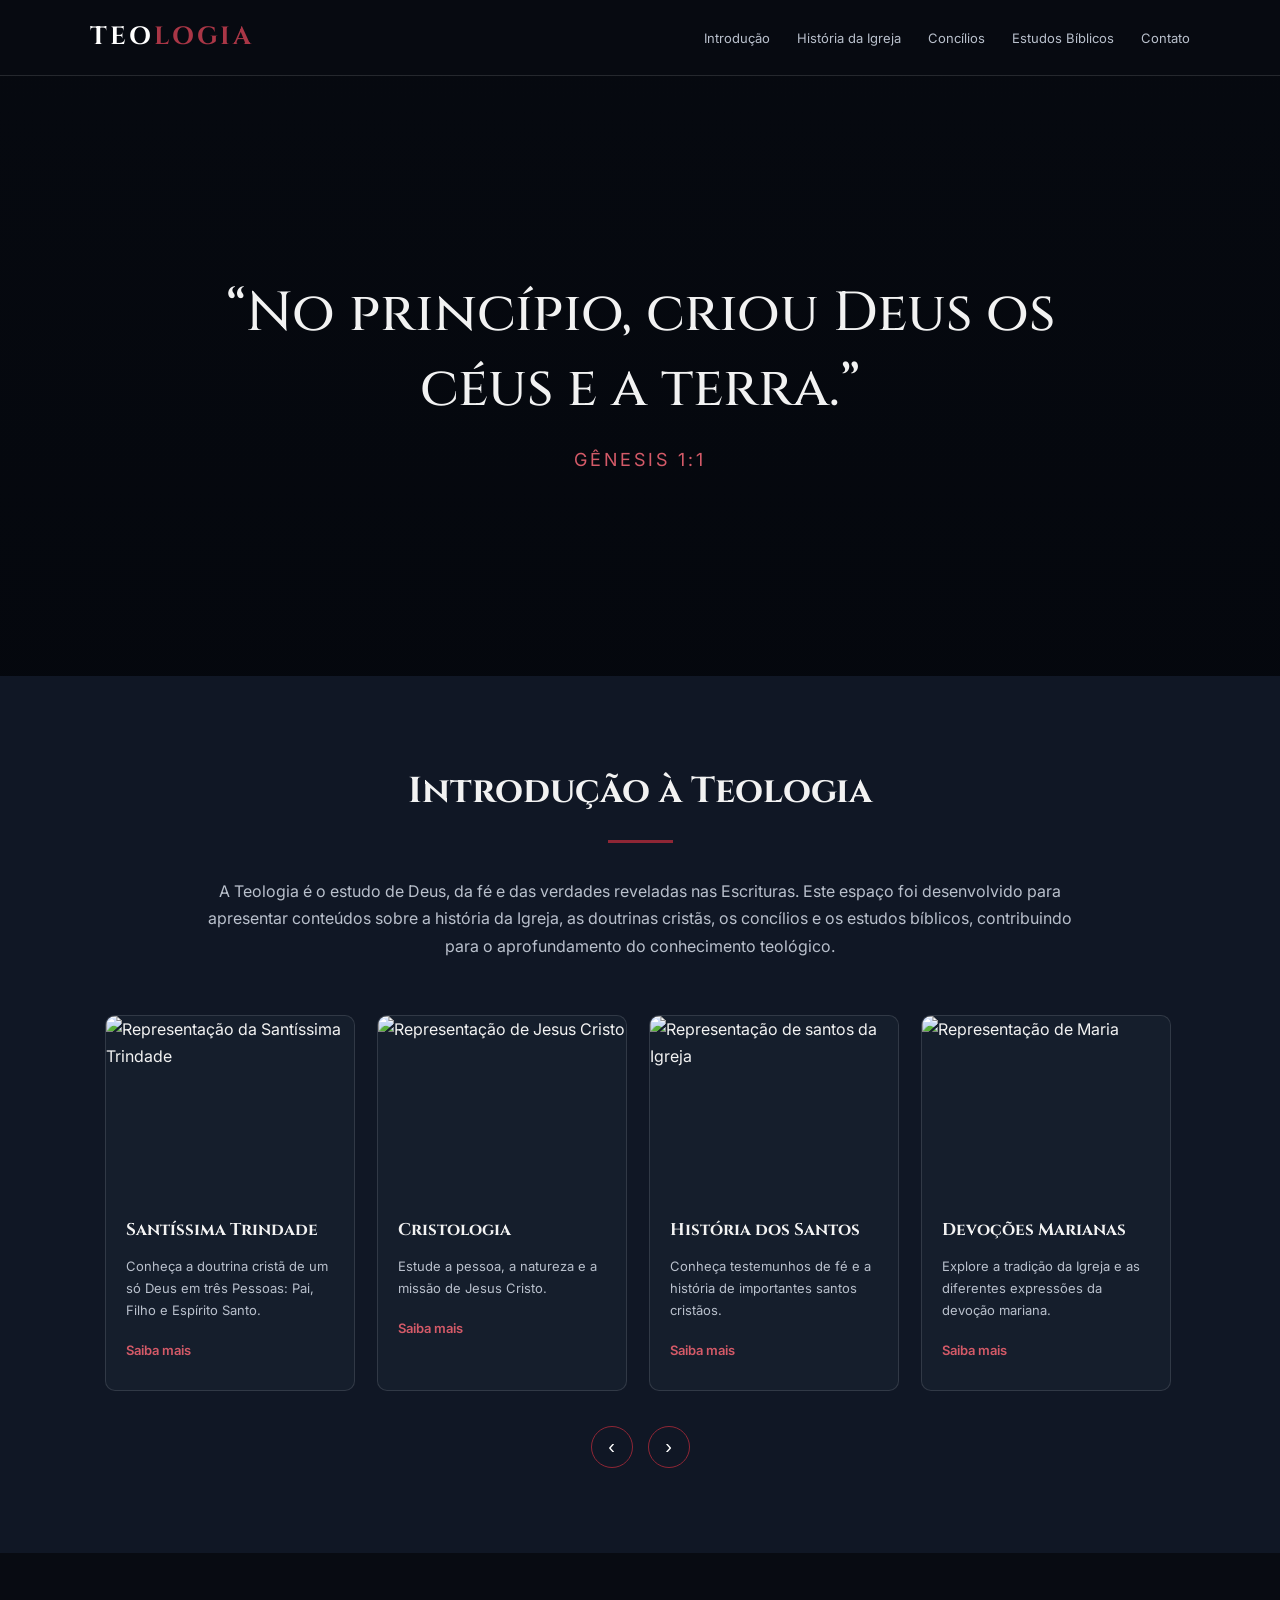
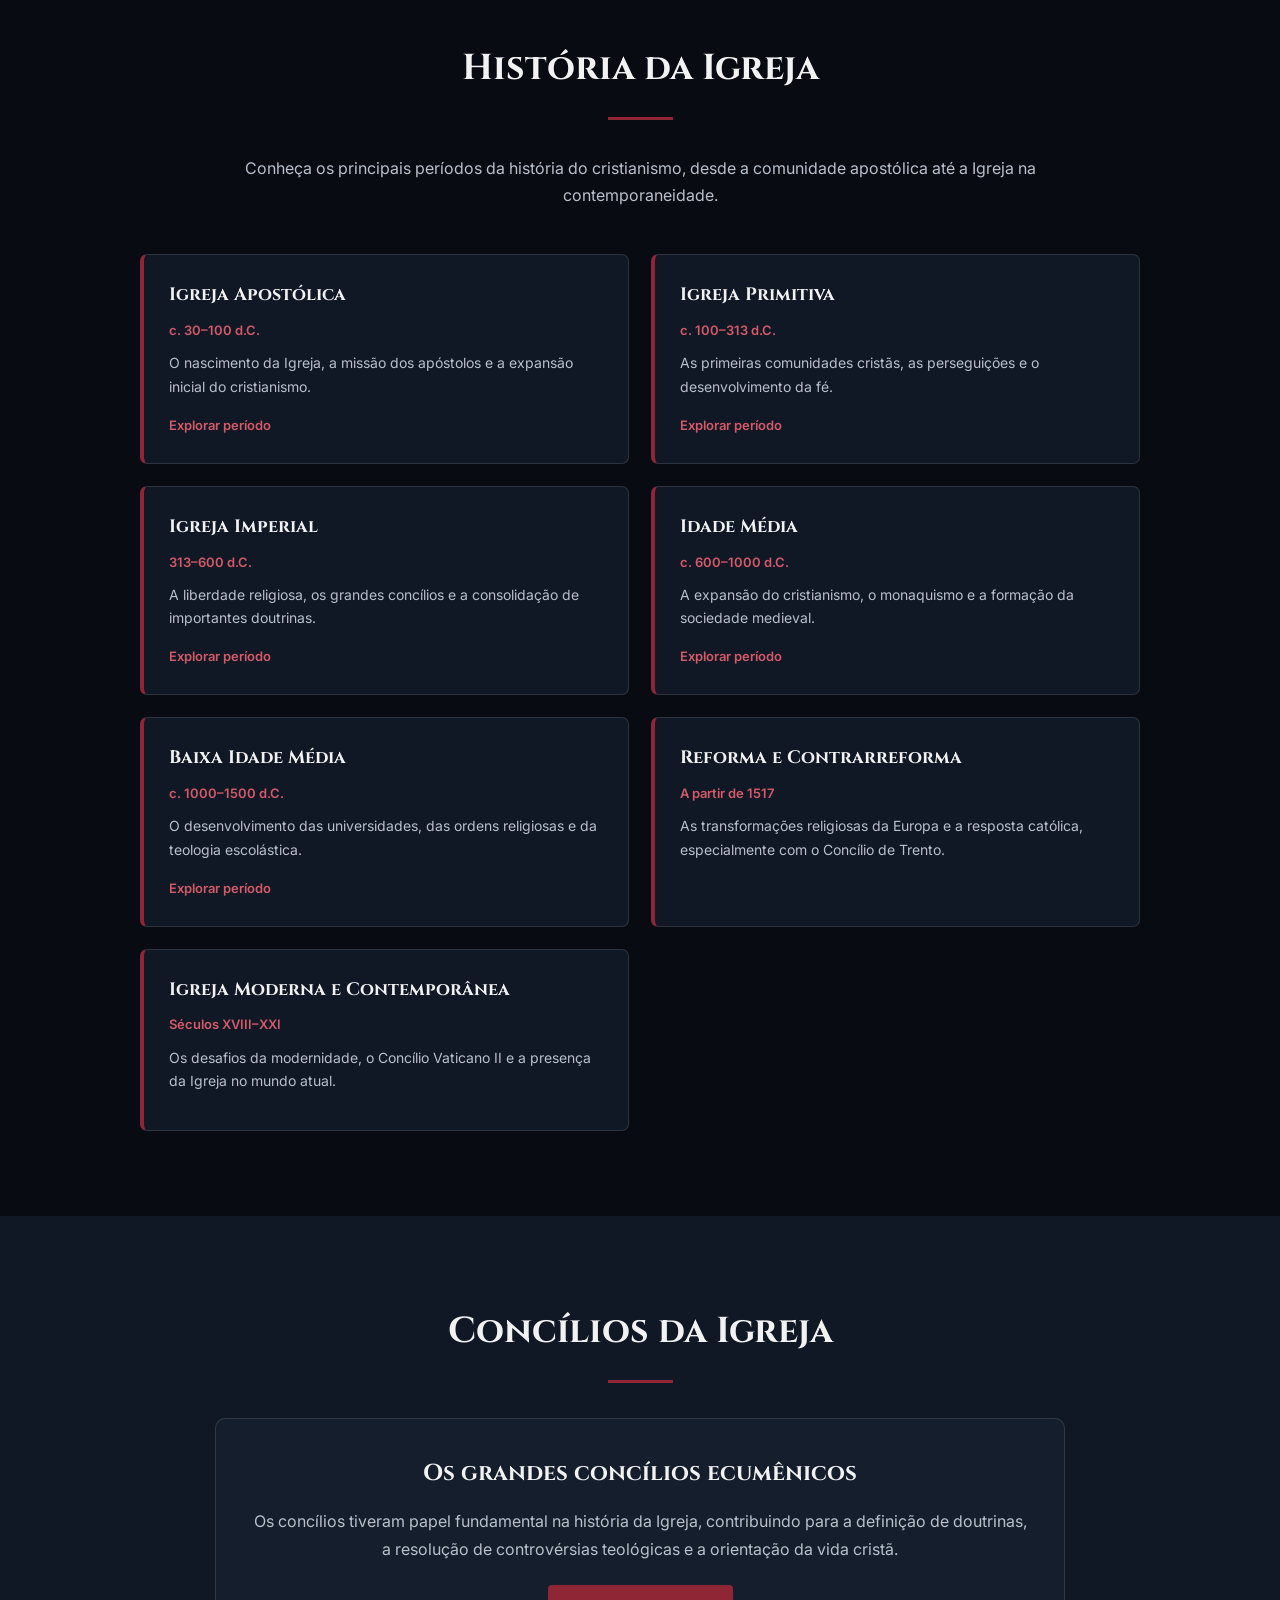
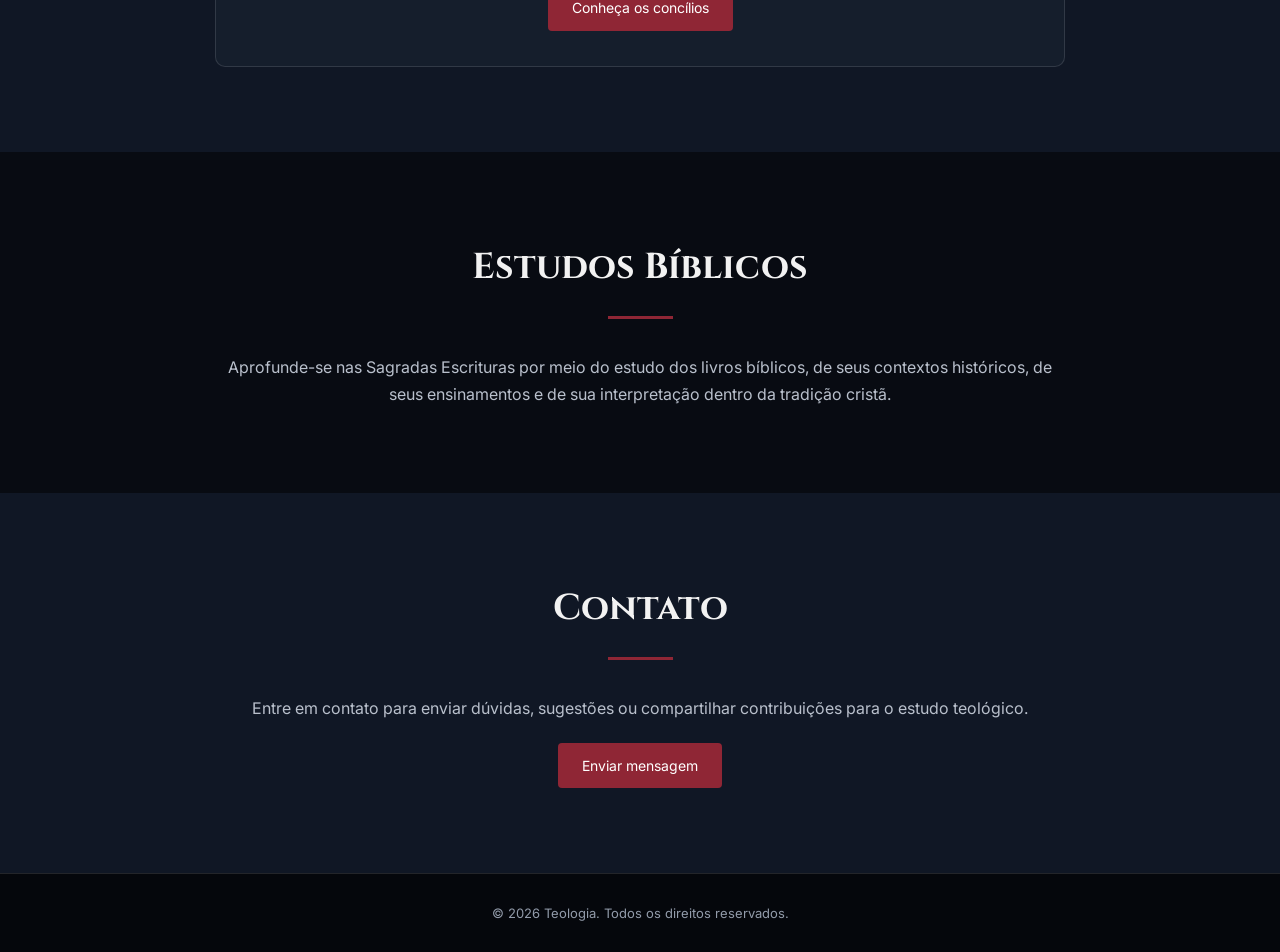
==== commit 796b4439: "Merge branch 'main' of https://github.com/soph-astronauta/site_teologia" ====
--- a/index.html
+++ b/index.html
@@ -1,264 +1,686 @@
+
 <!DOCTYPE html>
 <html lang="pt-BR">
 <head>
   <meta charset="UTF-8">
   <meta name="viewport" content="width=device-width, initial-scale=1.0">
-  <title>Site de Teologia</title>
-  <link rel="stylesheet" href="style.css">
+
+  <title>Teologia | Estudo da Fé Católica</title>
+
+  <style>
+    @import url('https://fonts.googleapis.com/css2?family=Cinzel:wght@400;500;600;700&family=Inter:wght@300;400;500;600;700&display=swap');
+
+    :root {
+      --fundo: #080b12;
+      --fundo-secundario: #101725;
+      --azul: #142b4a;
+      --azul-claro: #24466e;
+      --vermelho: #8f2635;
+      --texto: #f2f2f2;
+      --texto-secundario: #b9c0cc;
+      --borda: rgba(255,255,255,0.12);
+    }
+
+    * {
+      margin: 0;
+      padding: 0;
+      box-sizing: border-box;
+    }
+
+    html {
+      scroll-behavior: smooth;
+      scroll-padding-top: 90px;
+    }
+
+    body {
+      background: var(--fundo);
+      color: var(--texto);
+      font-family: 'Inter', sans-serif;
+      line-height: 1.7;
+    }
+
+    a {
+      color: inherit;
+      text-decoration: none;
+    }
+
+    /* MENU PRINCIPAL */
+
+    .menu {
+      width: 100%;
+      min-height: 76px;
+      padding: 15px 7%;
+      background: rgba(8, 11, 18, 0.97);
+      border-bottom: 1px solid var(--borda);
+      display: flex;
+      align-items: center;
+      justify-content: space-between;
+      gap: 25px;
+      position: sticky;
+      top: 0;
+      z-index: 1000;
+    }
+
+    .logo {
+      font-family: 'Cinzel', serif;
+      font-size: 25px;
+      font-weight: 700;
+      letter-spacing: 3px;
+      color: white;
+    }
+
+    .logo span {
+      color: #a93646;
+    }
+
+    .menu ul {
+      display: flex;
+      align-items: center;
+      gap: 27px;
+      list-style: none;
+    }
+
+    .menu ul a {
+      color: var(--texto-secundario);
+      font-size: 13px;
+      transition: 0.3s;
+    }
+
+    .menu ul a:hover {
+      color: #d34b5c;
+    }
+
+    /* BANNER COM GÊNESIS 1:1 */
+
+    .banner {
+      height: 600px;
+      min-height: 450px;
+      position: relative;
+      overflow: hidden;
+      display: flex;
+      align-items: center;
+      justify-content: center;
+      text-align: center;
+    }
+
+    .banner video {
+      position: absolute;
+      inset: 0;
+      width: 100%;
+      height: 100%;
+      object-fit: cover;
+    }
+
+    .banner-overlay {
+      position: absolute;
+      inset: 0;
+      background: linear-gradient(
+        rgba(4, 7, 13, 0.48),
+        rgba(4, 7, 13, 0.88)
+      );
+    }
+
+    .banner-conteudo {
+      position: relative;
+      z-index: 1;
+      max-width: 900px;
+      padding: 30px;
+    }
+
+    .banner-conteudo h1 {
+      font-family: 'Cinzel', serif;
+      font-size: clamp(30px, 5vw, 55px);
+      line-height: 1.35;
+      font-weight: 500;
+      margin-bottom: 20px;
+    }
+
+    .referencia {
+      color: #d45a68;
+      font-size: 18px;
+      letter-spacing: 3px;
+      text-transform: uppercase;
+    }
+
+    /* ESTILO GERAL DAS SEÇÕES */
+
+    .secao {
+      padding: 85px 8%;
+    }
+
+    .titulo-secao {
+      font-family: 'Cinzel', serif;
+      font-size: clamp(25px, 3vw, 36px);
+      text-align: center;
+      margin-bottom: 18px;
+    }
+
+    .linha-decorativa {
+      width: 65px;
+      height: 3px;
+      background: var(--vermelho);
+      margin: 0 auto 35px;
+    }
+
+    .descricao-secao {
+      max-width: 850px;
+      margin: 0 auto 40px;
+      text-align: center;
+      color: var(--texto-secundario);
+    }
+
+    /* INTRODUÇÃO */
+
+    .secao-introducao {
+      background: var(--fundo-secundario);
+    }
+
+    .texto-introducao {
+      max-width: 900px;
+      margin: auto;
+      text-align: center;
+      color: var(--texto-secundario);
+    }
+
+    /* CARROSSEL */
+
+    .carrossel-container {
+      position: relative;
+      max-width: 1200px;
+      margin: 45px auto 0;
+    }
+
+    .carrossel {
+      display: flex;
+      gap: 22px;
+      overflow-x: auto;
+      scroll-behavior: smooth;
+      scrollbar-width: none;
+      padding: 10px 3px 20px;
+    }
+
+    .carrossel::-webkit-scrollbar {
+      display: none;
+    }
+
+    .card {
+      flex: 0 0 250px;
+      background: #151e2c;
+      border: 1px solid var(--borda);
+      border-radius: 10px;
+      overflow: hidden;
+      transition: transform 0.3s, border-color 0.3s;
+    }
+
+    .card:hover {
+      transform: translateY(-7px);
+      border-color: var(--vermelho);
+    }
+
+    .card img {
+      width: 100%;
+      height: 180px;
+      object-fit: cover;
+      display: block;
+    }
+
+    .card-conteudo {
+      padding: 20px;
+    }
+
+    .card h3 {
+      font-family: 'Cinzel', serif;
+      font-size: 17px;
+      margin-bottom: 10px;
+    }
+
+    .card p {
+      color: var(--texto-secundario);
+      font-size: 13px;
+      margin-bottom: 15px;
+    }
+
+    .card a {
+      color: #d45a68;
+      font-size: 13px;
+      font-weight: 600;
+    }
+
+    .carrossel-controles {
+      display: flex;
+      justify-content: center;
+      gap: 15px;
+      margin-top: 15px;
+    }
+
+    .carrossel-controles button {
+      width: 42px;
+      height: 42px;
+      border: 1px solid var(--vermelho);
+      border-radius: 50%;
+      background: transparent;
+      color: white;
+      font-size: 20px;
+      cursor: pointer;
+      transition: 0.3s;
+    }
+
+    .carrossel-controles button:hover {
+      background: var(--vermelho);
+    }
+
+    /* HISTÓRIA DA IGREJA */
+
+    .secao-historia {
+      background: var(--fundo);
+    }
+
+    .linha-do-tempo {
+      max-width: 1000px;
+      margin: 45px auto 0;
+      display: grid;
+      grid-template-columns: repeat(2, minmax(0, 1fr));
+      gap: 22px;
+    }
+
+    .periodo {
+      padding: 25px;
+      background: var(--fundo-secundario);
+      border: 1px solid var(--borda);
+      border-left: 4px solid var(--vermelho);
+      border-radius: 7px;
+      transition: 0.3s;
+    }
+
+    .periodo:hover {
+      transform: translateY(-4px);
+      border-color: var(--vermelho);
+    }
+
+    .periodo h3 {
+      font-family: 'Cinzel', serif;
+      font-size: 18px;
+      margin-bottom: 8px;
+    }
+
+    .periodo .data {
+      color: #d45a68;
+      font-size: 13px;
+      font-weight: 600;
+      display: block;
+      margin-bottom: 10px;
+    }
+
+    .periodo p {
+      color: var(--texto-secundario);
+      font-size: 14px;
+      margin-bottom: 12px;
+    }
+
+    .periodo a {
+      color: #d45a68;
+      font-size: 13px;
+      font-weight: 600;
+    }
+
+    /* CONCÍLIOS */
+
+    .secao-concilios {
+      background: var(--fundo-secundario);
+    }
+
+    .concilio-card {
+      max-width: 850px;
+      margin: auto;
+      padding: 35px;
+      text-align: center;
+      background: #151e2c;
+      border: 1px solid var(--borda);
+      border-radius: 10px;
+    }
+
+    .concilio-card h3 {
+      font-family: 'Cinzel', serif;
+      font-size: 23px;
+      margin-bottom: 15px;
+    }
+
+    .concilio-card p {
+      color: var(--texto-secundario);
+      margin-bottom: 22px;
+    }
+
+    .botao {
+      display: inline-block;
+      padding: 11px 24px;
+      background: var(--vermelho);
+      color: white;
+      border-radius: 4px;
+      font-size: 14px;
+      transition: 0.3s;
+    }
+
+    .botao:hover {
+      background: #b23849;
+    }
+
+    /* ESTUDOS BÍBLICOS */
+
+    .secao-estudos {
+      background: var(--fundo);
+    }
+
+    .estudos-conteudo {
+      max-width: 850px;
+      margin: auto;
+      text-align: center;
+      color: var(--texto-secundario);
+    }
+
+    /* CONTATO */
+
+    .secao-contato {
+      background: var(--fundo-secundario);
+      text-align: center;
+    }
+
+    .secao-contato p {
+      color: var(--texto-secundario);
+      margin-bottom: 20px;
+    }
+
+    /* RODAPÉ */
+
+    footer {
+      padding: 28px 8%;
+      background: #05070c;
+      border-top: 1px solid var(--borda);
+      text-align: center;
+      color: #929baa;
+      font-size: 13px;
+    }
+
+    /* RESPONSIVIDADE */
+
+    @media (max-width: 800px) {
+      .menu {
+        flex-direction: column;
+        padding: 15px 5%;
+      }
+
+      .menu ul {
+        justify-content: center;
+        flex-wrap: wrap;
+        gap: 12px 20px;
+      }
+
+      .banner {
+        height: 480px;
+      }
+
+      .linha-do-tempo {
+        grid-template-columns: 1fr;
+      }
+
+      .secao {
+        padding: 65px 6%;
+      }
+    }
+
+    @media (max-width: 480px) {
+      .menu ul a {
+        font-size: 12px;
+      }
+
+      .banner {
+        height: 400px;
+      }
+
+      .banner-conteudo {
+        padding: 20px;
+      }
+
+      .card {
+        flex-basis: 220px;
+      }
+    }
+  </style>
 </head>
+
 <body>
 
-  <!-- MENU ÂNCORA -->
-  <body>
-
-  <!-- MENU ÂNCORA (Fixo no topo) -->
-  <nav class="menu-ancora">
+  <!-- MENU PRINCIPAL -->
+  <nav class="menu">
+    <a href="#inicio" class="logo">TEO<span>LOGIA</span></a>
+
     <ul>
       <li><a href="#introducao">Introdução</a></li>
-      <li><a href="#teologia-sistematica">História da Igreja</a></li>
-      <li><a href="#concílios">Concílios</a></li>
+      <li><a href="#historia-da-igreja">História da Igreja</a></li>
+      <li><a href="#concilios">Concílios</a></li>
       <li><a href="#estudos-biblicos">Estudos Bíblicos</a></li>
       <li><a href="#contato">Contato</a></li>
     </ul>
   </nav>
 
-  <!-- BANNER (Começa logo abaixo, com o vídeo rodando e o menu flutuando por cima) -->
-  <header class="banner-versiculo">
-    <video autoplay loop muted playsinline class="video-bg">
+  <!-- BANNER COM VÍDEO E GÊNESIS 1:1 -->
+  <header class="banner" id="inicio">
+    <video autoplay loop muted playsinline>
       <source src="videos/10915129-hd_3840_2160_30fps.mp4" type="video/mp4">
       Seu navegador não suporta vídeos em HTML5.
     </video>
 
-    <div class="banner-overlay">
-      <div class="banner-conteudo">
-        <h1>"No princípio, criou Deus os céus e a terra."</h1>
-        <span class="referencia">Gênesis 1:1</span>
-      </div>
+    <div class="banner-overlay"></div>
+
+    <div class="banner-conteudo">
+      <h1>“No princípio, criou Deus os céus e a terra.”</h1>
+      <span class="referencia">Gênesis 1:1</span>
     </div>
   </header>
 
-  <!-- SEÇÕES SEGUINTES... -->
-</header>
-<!-- CONTEÚDO DAS SEÇÕES... -->
-
-  <!-- CONTEÚDO DAS SEÇÕES -->
   <main>
-    <section id="introducao">
-      <h2>Introdução à Teologia</h2>
-      <p>Bem-vindo ao nosso portal dedicado ao estudo da Teologia e das Escrituras...</p>
+
+    <!-- INTRODUÇÃO -->
+    <section id="introducao" class="secao secao-introducao">
+      <h2 class="titulo-secao">Introdução à Teologia</h2>
+      <div class="linha-decorativa"></div>
+
+      <p class="texto-introducao">
+        A Teologia é o estudo de Deus, da fé e das verdades reveladas nas
+        Escrituras. Este espaço foi desenvolvido para apresentar conteúdos
+        sobre a história da Igreja, as doutrinas cristãs, os concílios e os
+        estudos bíblicos, contribuindo para o aprofundamento do conhecimento
+        teológico.
+      </p>
+
+      <!-- CARROSSEL DE CONTEÚDOS -->
+      <div class="carrossel-container">
+        <div class="carrossel" id="carrossel">
+
+          <article class="card">
+            <img src="img/santissima-trindade.jpg" alt="Representação da Santíssima Trindade">
+            <div class="card-conteudo">
+              <h3>Santíssima Trindade</h3>
+              <p>Conheça a doutrina cristã de um só Deus em três Pessoas: Pai, Filho e Espírito Santo.</p>
+              <a href="santissima-trindade.html">Saiba mais</a>
+            </div>
+          </article>
+
+          <article class="card">
+            <img src="img/cristologia.jpg" alt="Representação de Jesus Cristo">
+            <div class="card-conteudo">
+              <h3>Cristologia</h3>
+              <p>Estude a pessoa, a natureza e a missão de Jesus Cristo.</p>
+              <a href="cristologia.html">Saiba mais</a>
+            </div>
+          </article>
+
+          <article class="card">
+            <img src="img/historia-santos.jpg" alt="Representação de santos da Igreja">
+            <div class="card-conteudo">
+              <h3>História dos Santos</h3>
+              <p>Conheça testemunhos de fé e a história de importantes santos cristãos.</p>
+              <a href="historia-dos-santos.html">Saiba mais</a>
+            </div>
+          </article>
+
+          <article class="card">
+            <img src="img/devocoes-marianas.jpg" alt="Representação de Maria">
+            <div class="card-conteudo">
+              <h3>Devoções Marianas</h3>
+              <p>Explore a tradição da Igreja e as diferentes expressões da devoção mariana.</p>
+              <a href="devocoes-marianas.html">Saiba mais</a>
+            </div>
+          </article>
+
+          <article class="card">
+            <img src="img/livros-deuterocanonicos.jpg" alt="Bíblia aberta">
+            <div class="card-conteudo">
+              <h3>Livros Deuterocanônicos</h3>
+              <p>Conheça os livros presentes no cânon bíblico católico.</p>
+              <a href="livros-deuterocanonicos.html">Saiba mais</a>
+            </div>
+          </article>
+
+        </div>
+
+        <div class="carrossel-controles">
+          <button type="button" id="anterior" aria-label="Conteúdos anteriores">‹</button>
+          <button type="button" id="proximo" aria-label="Próximos conteúdos">›</button>
+        </div>
+      </div>
     </section>
 
-    <section id="História da igreja">
-      <h2>História da igreja</h2>
-      <!-- SEÇÃO DE HISTÓRIA DA IGREJA -->
-<section id="historia-da-igreja" class="secao-historia">
-  <div class="historia-container">
-    <h2>História da Igreja</h2>
-    <p class="subtitulo-historia">Uma jornada através dos séculos: das origens apostólicas aos dias atuais.</p>
-
-    <!-- LINHA DO TEMPO -->
-    <!-- LINHA DO TEMPO COM CARDS CLICÁVEIS -->
-<div class="linha-do-tempo">
-      
-  <!-- LINHA DO TEMPO COM TODOS OS CARDS CLICÁVEIS -->
-<div class="linha-do-tempo">
-      
-  <!-- MARCO 1: IGREJA PRIMITIVA -->
-  <div class="timeline-item">
-    <div class="timeline-ponto"></div>
-    <a href="igreja-primitiva.html" class="timeline-card-link">
-      <div class="timeline-conteudo">
-
-        <h1>Igreja Apostólica (c. 30–100 d.C.)</h1>
-        <h3> Marco: Pentecostes e início da expansão da Igreja. Igreja Apostólica</h3>
-        
+    <!-- HISTÓRIA DA IGREJA -->
+    <section id="historia-da-igreja" class="secao secao-historia">
+      <h2 class="titulo-secao">História da Igreja</h2>
+      <div class="linha-decorativa"></div>
+
+      <p class="descricao-secao">
+        Conheça os principais períodos da história do cristianismo, desde a
+        comunidade apostólica até a Igreja na contemporaneidade.
+      </p>
+
+      <div class="linha-do-tempo">
+
+        <article class="periodo">
+          <h3>Igreja Apostólica</h3>
+          <span class="data">c. 30–100 d.C.</span>
+          <p>O nascimento da Igreja, a missão dos apóstolos e a expansão inicial do cristianismo.</p>
+          <a href="igreja-apostolica.html">Explorar período</a>
+        </article>
+
+        <article class="periodo">
+          <h3>Igreja Primitiva</h3>
+          <span class="data">c. 100–313 d.C.</span>
+          <p>As primeiras comunidades cristãs, as perseguições e o desenvolvimento da fé.</p>
+          <a href="igreja-primitiva.html">Explorar período</a>
+        </article>
+
+        <article class="periodo">
+          <h3>Igreja Imperial</h3>
+          <span class="data">313–600 d.C.</span>
+          <p>A liberdade religiosa, os grandes concílios e a consolidação de importantes doutrinas.</p>
+          <a href="igreja-imperial.html">Explorar período</a>
+        </article>
+
+        <article class="periodo">
+          <h3>Idade Média</h3>
+          <span class="data">c. 600–1000 d.C.</span>
+          <p>A expansão do cristianismo, o monaquismo e a formação da sociedade medieval.</p>
+          <a href="idade-media.html">Explorar período</a>
+        </article>
+
+        <article class="periodo">
+          <h3>Baixa Idade Média</h3>
+          <span class="data">c. 1000–1500 d.C.</span>
+          <p>O desenvolvimento das universidades, das ordens religiosas e da teologia escolástica.</p>
+          <a href="baixa-idade-media.html">Explorar período</a>
+        </article>
+
+        <article class="periodo">
+          <h3>Reforma e Contrarreforma</h3>
+          <span class="data">A partir de 1517</span>
+          <p>As transformações religiosas da Europa e a resposta católica, especialmente com o Concílio de Trento.</p>
+        </article>
+
+        <article class="periodo">
+          <h3>Igreja Moderna e Contemporânea</h3>
+          <span class="data">Séculos XVIII–XXI</span>
+          <p>Os desafios da modernidade, o Concílio Vaticano II e a presença da Igreja no mundo atual.</p>
+        </article>
+
+      </div>
+    </section>
+
+    <!-- CONCÍLIOS -->
+    <section id="concilios" class="secao secao-concilios">
+      <h2 class="titulo-secao">Concílios da Igreja</h2>
+      <div class="linha-decorativa"></div>
+
+      <div class="concilio-card">
+        <h3>Os grandes concílios ecumênicos</h3>
         <p>
-            <ul>
-                <li>Ministério de Jesus Cristo.</li>
-                <li>Pentecostes e descida do Espírito Santo.</li>
-                <li>Pregação dos apóstolos.</li>
-                <li>Conversão de Paulo.</li>
-                <li>Formação das primeiras comunidades cristãs</li>
-            </ul>
+          Os concílios tiveram papel fundamental na história da Igreja,
+          contribuindo para a definição de doutrinas, a resolução de
+          controvérsias teológicas e a orientação da vida cristã.
         </p>
-        <span class="leia-mais">Ler conteúdo completo &rarr;</span>
+        <a href="concilios.html" class="botao">Conheça os concílios</a>
       </div>
-    </a>
-  </div>
-
-  <!-- MARCO 2: ERA PATRÍSTICA -->
-  <div class="timeline-item">
-    <div class="timeline-ponto"></div>
-    <a href="era-patristica.html" class="timeline-card-link">
-      <div class="timeline-conteudo">
-       
-        <h1>Igreja Primitiva (c. 100–313)</h1>
-        <h3>Marco: Perseguições do Império Romano.</h3>
+    </section>
+
+    <!-- ESTUDOS BÍBLICOS -->
+    <section id="estudos-biblicos" class="secao secao-estudos">
+      <h2 class="titulo-secao">Estudos Bíblicos</h2>
+      <div class="linha-decorativa"></div>
+
+      <div class="estudos-conteudo">
         <p>
-            <ul>
-                <li>Expansão do cristianismo pelo Império Romano.</li>
-                <li>Atuação dos primeiros Padres da Igreja.</li>
-                <li>Desenvolvimento da organização eclesiástica.</li>
-                <li>Perseguições contra os cristãos.</li>
-                <li>Formação e defesa das primeiras formulações da fé cristã.</li>
-            </ul>
+          Aprofunde-se nas Sagradas Escrituras por meio do estudo dos livros
+          bíblicos, de seus contextos históricos, de seus ensinamentos e de
+          sua interpretação dentro da tradição cristã.
         </p>
-        <span class="leia-mais">Ler conteúdo completo &rarr;</span>
       </div>
-    </a>
-  </div>
-
-  <!-- MARCO 3: IDADE MÉDIA -->
-  <div class="timeline-item">
-    <div class="timeline-ponto"></div>
-    <a href="idade-media.html" class="timeline-card-link">
-      <div class="timeline-conteudo">
-       
-        <h1>3. Igreja Imperial e os Grandes Concílios (313–600)</h1>
-        <h3>Marco: Edito de Milão (313).</h3>
-        <p><ul>
-                <li>Legalização e tolerância ao cristianismo no Império Romano.</li>
-                <li>Concílio de Niceia (325).</li>
-                <li>Desenvolvimento das formulações doutrinárias sobre a Trindade e Cristo.</li>
-                <li>Cristianismo torna-se religião oficial do Império Romano (380–381).</li>
-                <li>Fortalecimento do monasticismo.</li>
-            </ul></p>
-        <span class="leia-mais">Ler conteúdo completo &rarr;</span>
-      </div>
-    </a>
-  </div>
-
-  <!-- MARCO 4: REFORMA PROTESTANTE -->
-  <div class="timeline-item">
-    <div class="timeline-ponto"></div>
-    <a href="reforma-protestante.html" class="timeline-card-link">
-      <div class="timeline-conteudo">
-       
-        <h1>Igreja na Alta Idade Média (600–1054)</h1>
-        <h3>Marco: Expansão do cristianismo pela Europa medieval.</h3>
-       <p><ul>
-                <li>Fortalecimento do papado no Ocidente.</li>
-                <li>Evangelização de povos germânicos e eslavos.</li>
-                <li>Crescimento dos mosteiros e ordens monásticas.</li>
-                <li>Coroação de Carlos Magno (800).</li>
-                <li>Distanciamento progressivo entre as tradições cristãs do Oriente e do Ocidente.</li>
-            </ul></p>
-        <span class="leia-mais">Ler conteúdo completo &rarr;</span>
-      </div>
-    </a>
-  </div>
-
-  <!-- MARCO 5: GRANDES DESPERTARES E MISSÕES -->
-  <div class="timeline-item">
-    <div class="timeline-ponto"></div>
-    <a href="grandes-despertares.html" class="timeline-card-link">
-      <div class="timeline-conteudo"> 
-        <h1>Igreja na Baixa Idade Média (1054–1517)</h1>
-        <h3>Marco: Cisma entre Oriente e Ocidente (1054).</h3>
-       <p><ul>
-                <li>Consolidação da separação entre Igreja Católica do Ocidente e Igreja Ortodoxa do Oriente.</li>
-                <li>Cruzadas.</li>
-                <li>Desenvolvimento das universidades medievais.</li>
-                <li>Surgimento e expansão de ordens religiosas, como franciscanos e dominicanos.</li>
-                <li>Crises institucionais e movimentos de reforma religiosa.</li>
-            </ul></p>
-        <span class="leia-mais">Ler conteúdo completo &rarr;</span>
-      </div>
-    </a>
-  </div>
-
-  <!-- MARCO 6: IGREJA CONTEMPORÂNEA -->
-  <div class="timeline-item">
-    <div class="timeline-ponto"></div>
-    <a href="igreja-contemporanea.html" class="timeline-card-link">
-      <div class="timeline-conteudo">
-        <h1>Reforma e Contrarreforma (1517–1789)</h1>
-        <h3>Marco: Reforma Protestante (1517).</h3>
-       <p><ul>
-                <li>Publicação das 95 teses de Martinho Lutero.</li>
-                <li>Surgimento e expansão de diferentes tradições protestantes.</li>
-                <li>Reforma Católica e Concílio de Trento (1545–1563).</li>
-                <li>Expansão missionária cristã para outros continentes.</li>
-                <li>Crises institucionais e movimentos de reforma religiosa.</li>
-                <li>Movimentos de avivamento religioso.</li>
-            </ul></p>
-        <span class="leia-mais">Ler conteúdo completo &rarr;</span>
-      </div>
-
-<!-- MARCO 7: IGREJA CONTEMPORÂNEA -->
- <div class="timeline-item">
-  <div class="timeline-ponto"></div>
-  <a href="seu-novo-artigo.html" class="timeline-card-link">
-    <div class="timeline-conteudo">
-      <h3>Igreja Moderna e Contemporânea (1789–atualidade)</h3>
-      <p class="marco-subtitulo">Marco: Transformações religiosas, sociais e culturais da modernidade.</p>
-
-      <ul>
-        <li>Expansão mundial das comunidades cristãs.</li>
-        <li>Movimentos missionários e evangélicos.</li>
-        <li>Crescimento do pentecostalismo no século XX.</li>
-        <li>Concílio Vaticano II (1962–1965).</li>
-        <li>Diálogo ecumênico e inter-religioso.</li>
-        <li>Desafios da Igreja diante da sociedade contemporânea.</li>
-      </ul>
-
-      <span class="leia-mais">Ler conteúdo completo &rarr;</span>
-    </div>
-  </a>
-</div>
-
-    </a>
-  </div>
-
-</div>
-    </div>
-  </div>
-</section>
     </section>
 
-
+    <!-- CONTATO -->
+    <section id="contato" class="secao secao-contato">
+      <h2 class="titulo-secao">Contato</h2>
+      <div class="linha-decorativa"></div>
+
+      <p>
+        Entre em contato para enviar dúvidas, sugestões ou compartilhar
+        contribuições para o estudo teológico.
+      </p>
+      <a href="mailto:contato@exemplo.com" class="botao">Enviar mensagem</a>
     </section>
 
-    <!--CONCILIOS -->
-<section id="concilios" class="secao-historia">
-  <div class="historia-container">
-    <h2>Concílios</h2>
-    <div class="timeline-item">
-      <div class="timeline-ponto"></div>
-      
-      <!-- CAMINHO CORRIGIDO PARA A PÁGINA DOS CONCÍLIOS -->
-      <a href="concilios.html" class="timeline-card-link">
-        
-        <div class="timeline-conteudo">
-          <h3>Concílios Ecumênicos da Igreja</h3>
-          <p class="marco-subtitulo">Marco: As grandes assembleias que definiram a ortodoxia cristã e os dogmas da fé.</p>
-
-          <ul>
-            <li>Concílio de Niceia (325 d.C.) e a divindade de Cristo.</li>
-            <li>Concílio de Constantinopla (381 d.C.) e o Espírito Santo.</li>
-            <li>Concílio de Éfeso (431 d.C.) e a pessoa de Cristo.</li>
-            <li>Concílio de Calcedônia (451 d.C.) e as duas naturezas.</li>
-            <li>A importância histórica e teológica dessas decisões para a Igreja.</li>
-          </ul>
-
-          <span class="leia-mais">Ler conteúdo completo &rarr;</span>
-        </div>
-      </a>
-    </div>
-  </div>
-</section>
-   
-
-    <section id="estudos-biblicos">
-      <h2>Estudos Bíblicos</h2>
-      <p>Análises exegéticas, comentários de textos bíblicos e hermenêutica...</p>
-    </section>
-
-    <section id="contato">
-      <h2>Contato</h2>
-      <p>Entre em contato conosco para dúvidas, sugestões ou envio de artigos...</p>
-    </section>
   </main>
 
+  <!-- RODAPÉ -->
+  <footer>
+    <p>© 2026 Teologia. Todos os direitos reservados.</p>
+  </footer>
+
+  <!-- FUNCIONAMENTO DO CARROSSEL -->
+  <script>
+    const carrossel = document.getElementById("carrossel");
+    const anterior = document.getElementById("anterior");
+    const proximo = document.getElementById("proximo");
+
+    proximo.addEventListener("click", () => {
+      carrossel.scrollBy({
+        left: 275,
+        behavior: "smooth"
+      });
+    });
+
+    anterior.addEventListener("click", () => {
+      carrossel.scrollBy({
+        left: -275,
+        behavior: "smooth"
+      });
+    });
+  </script>
+
 </body>
-</html>+</html>
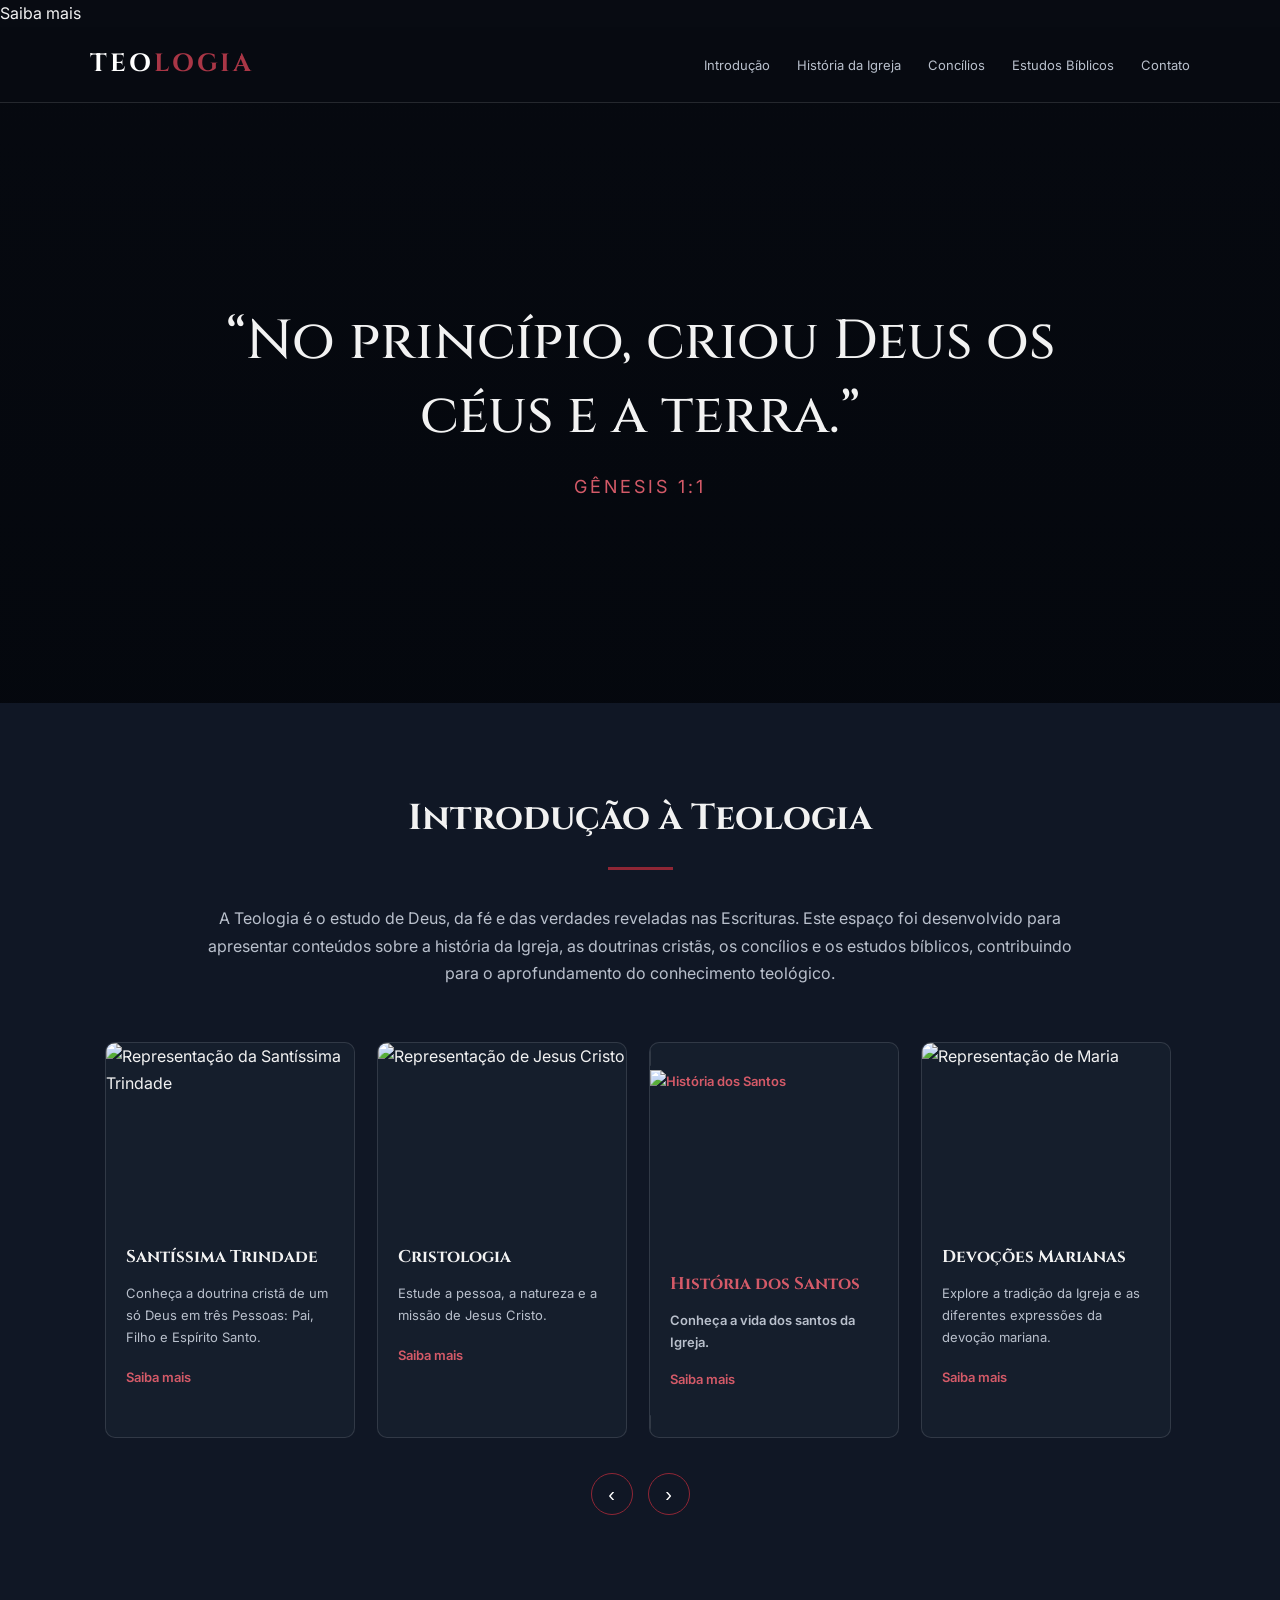
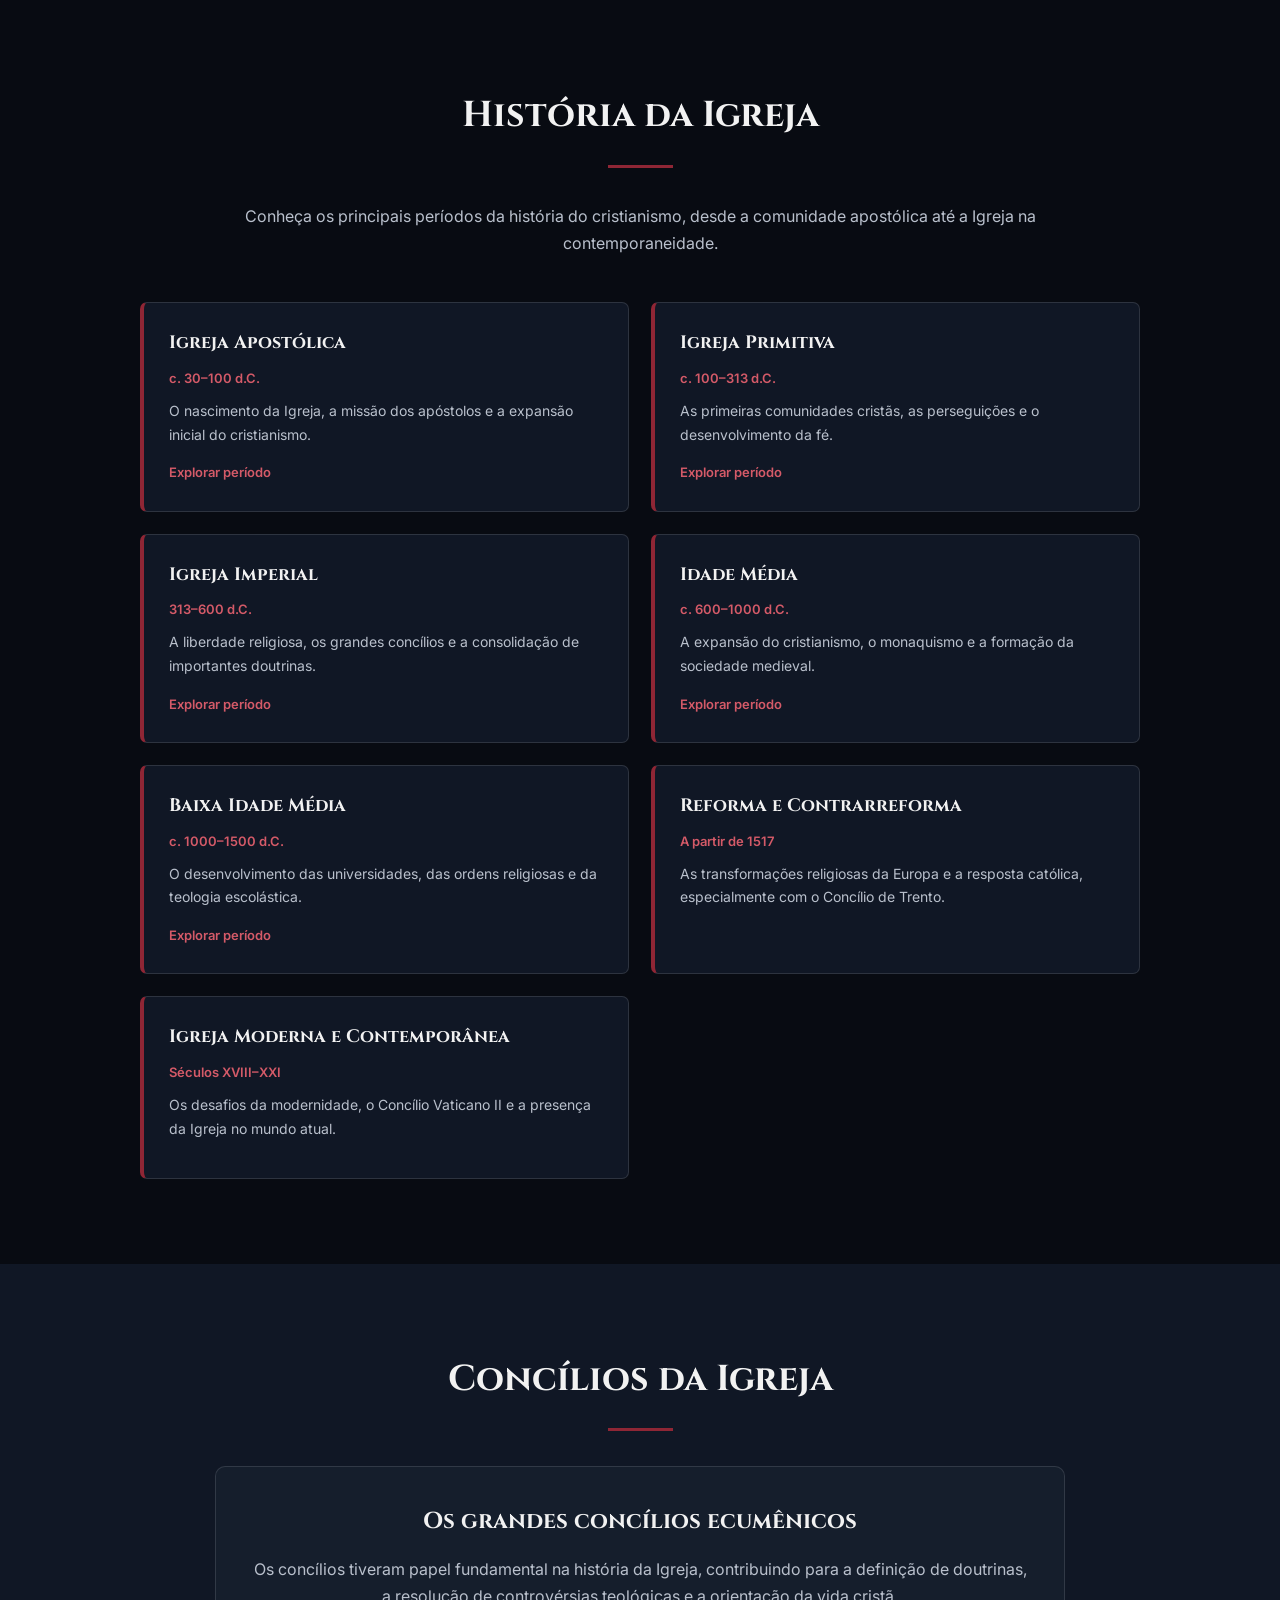
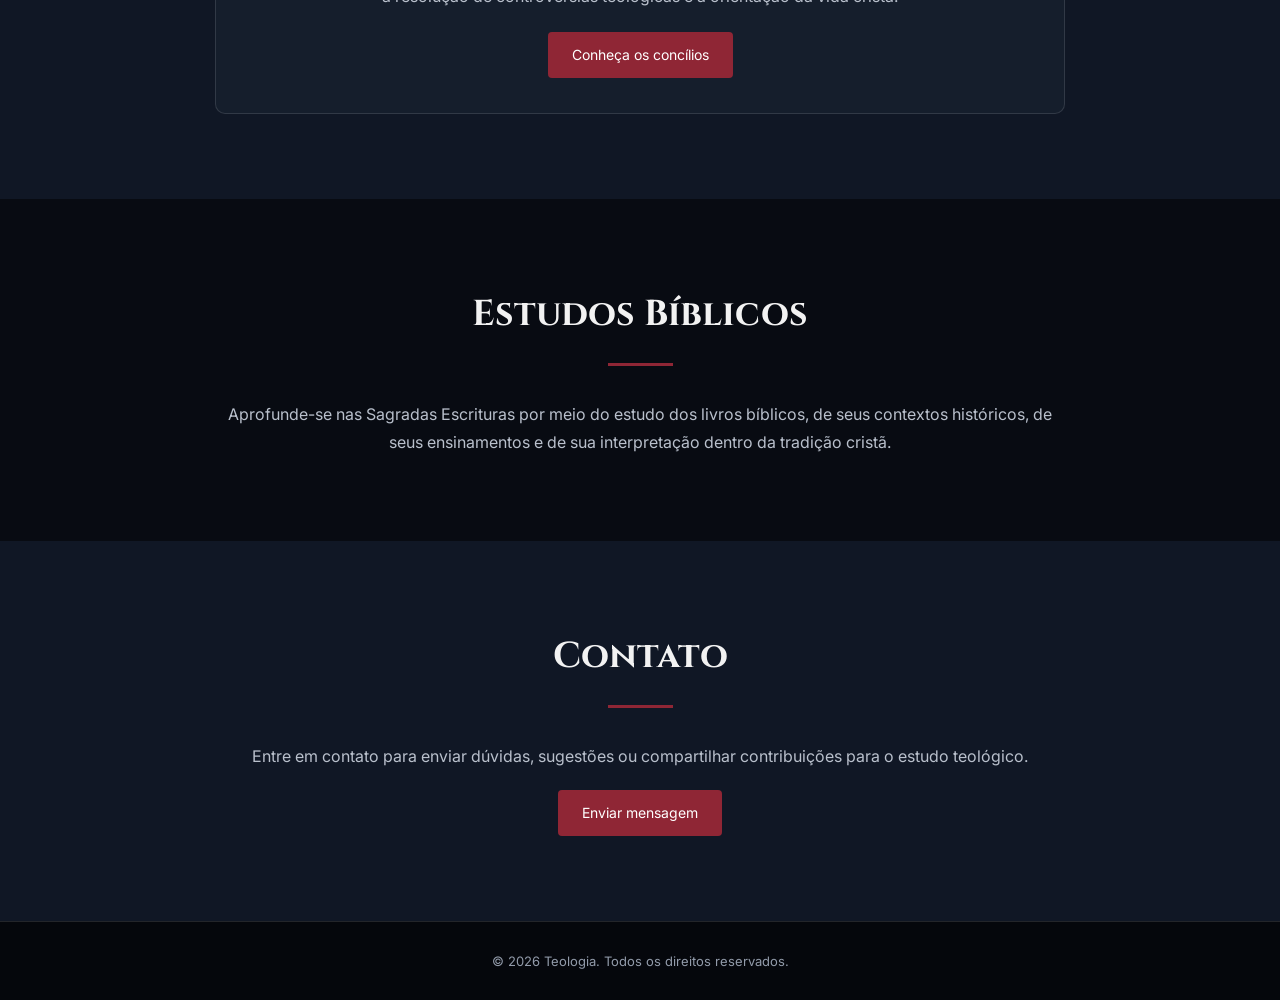
==== commit 9df57e6e: "santos" ====
--- a/index.html
+++ b/index.html
@@ -4,6 +4,7 @@
 <head>
   <meta charset="UTF-8">
   <meta name="viewport" content="width=device-width, initial-scale=1.0">
+  <a href="./santos.html">Saiba mais</a>
 
   <title>Teologia | Estudo da Fé Católica</title>
 
@@ -515,12 +516,17 @@
           </article>
 
           <article class="card">
-            <img src="img/historia-santos.jpg" alt="Representação de santos da Igreja">
-            <div class="card-conteudo">
-              <h3>História dos Santos</h3>
-              <p>Conheça testemunhos de fé e a história de importantes santos cristãos.</p>
-              <a href="historia-dos-santos.html">Saiba mais</a>
-            </div>
+           
+            <a href="./santos.html" class="card">
+                <img src="img/historia-santos.jpg" alt="História dos Santos">
+
+                <div class="card-conteudo">
+                    <h3>História dos Santos</h3>
+                    <p>Conheça a vida dos santos da Igreja.</p>
+                    <span>Saiba mais</span>
+                </div>
+            </a>
+
           </article>
 
           <article class="card">
